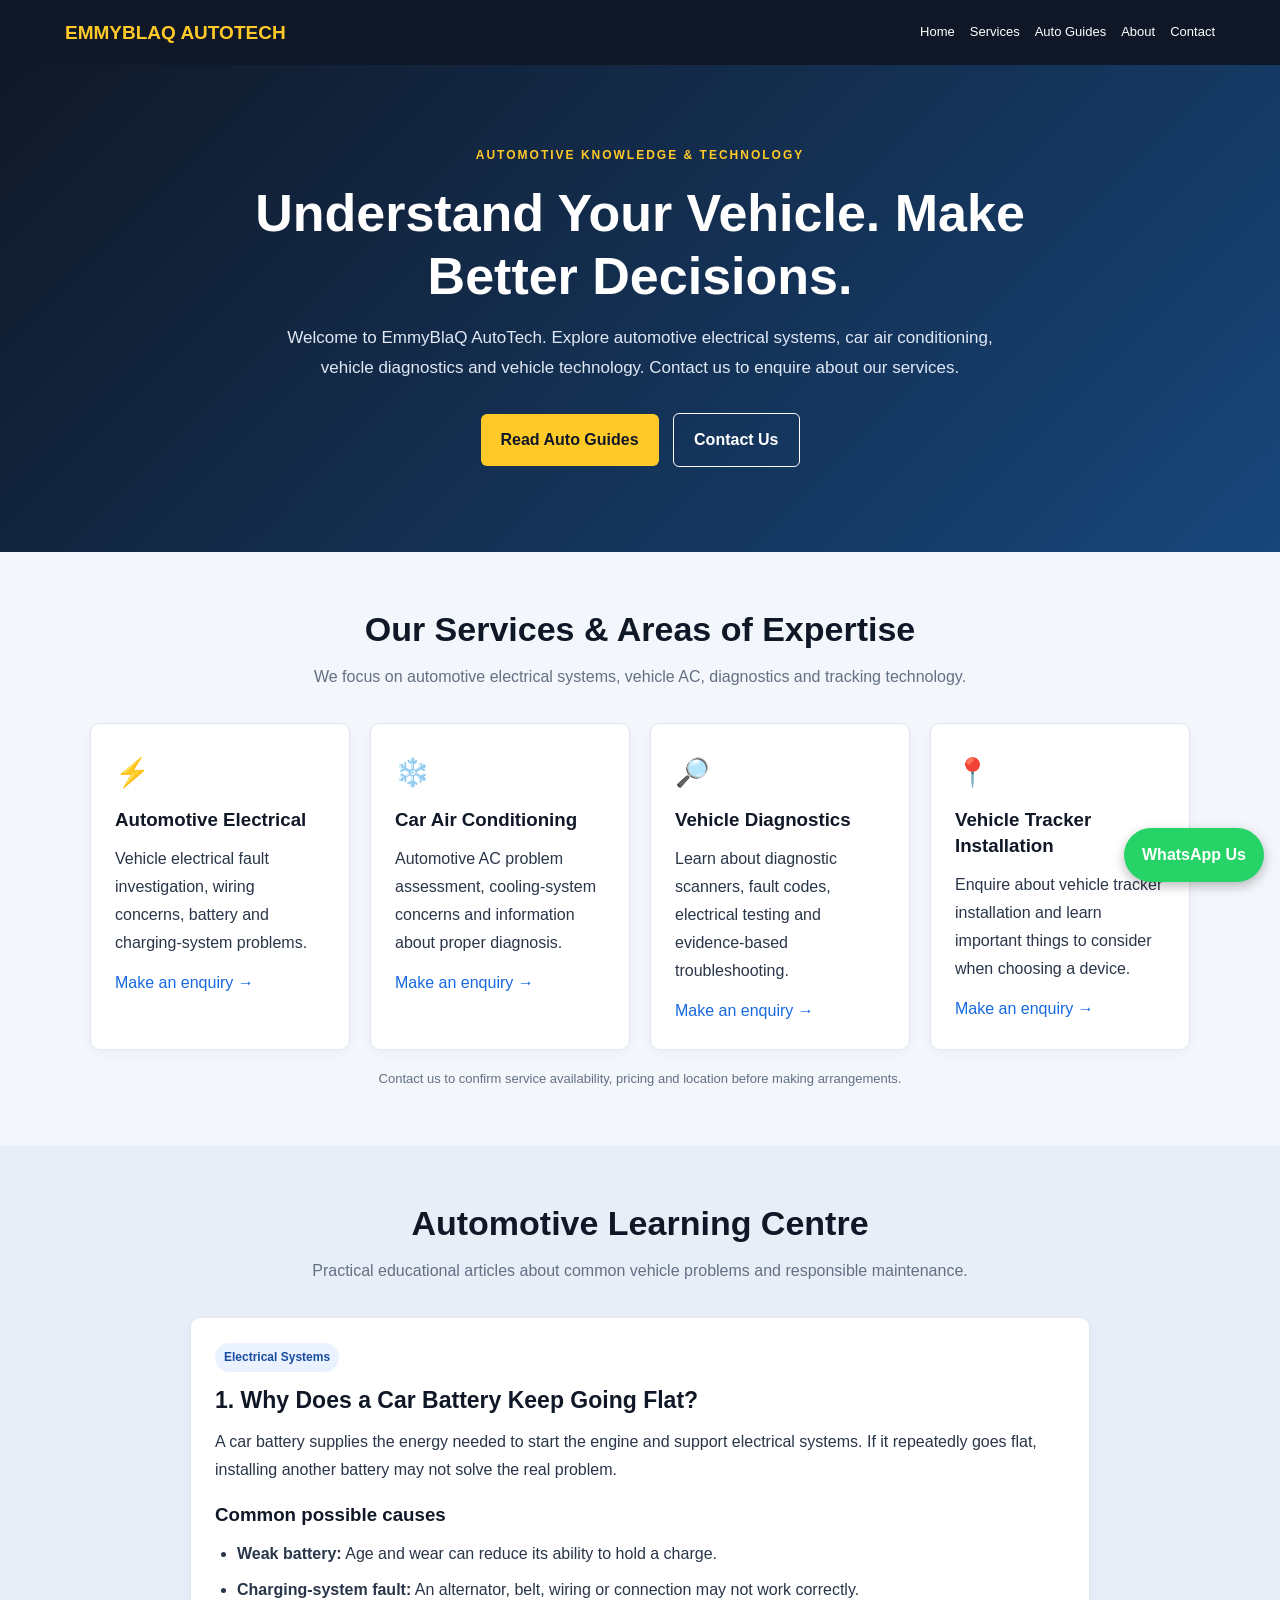
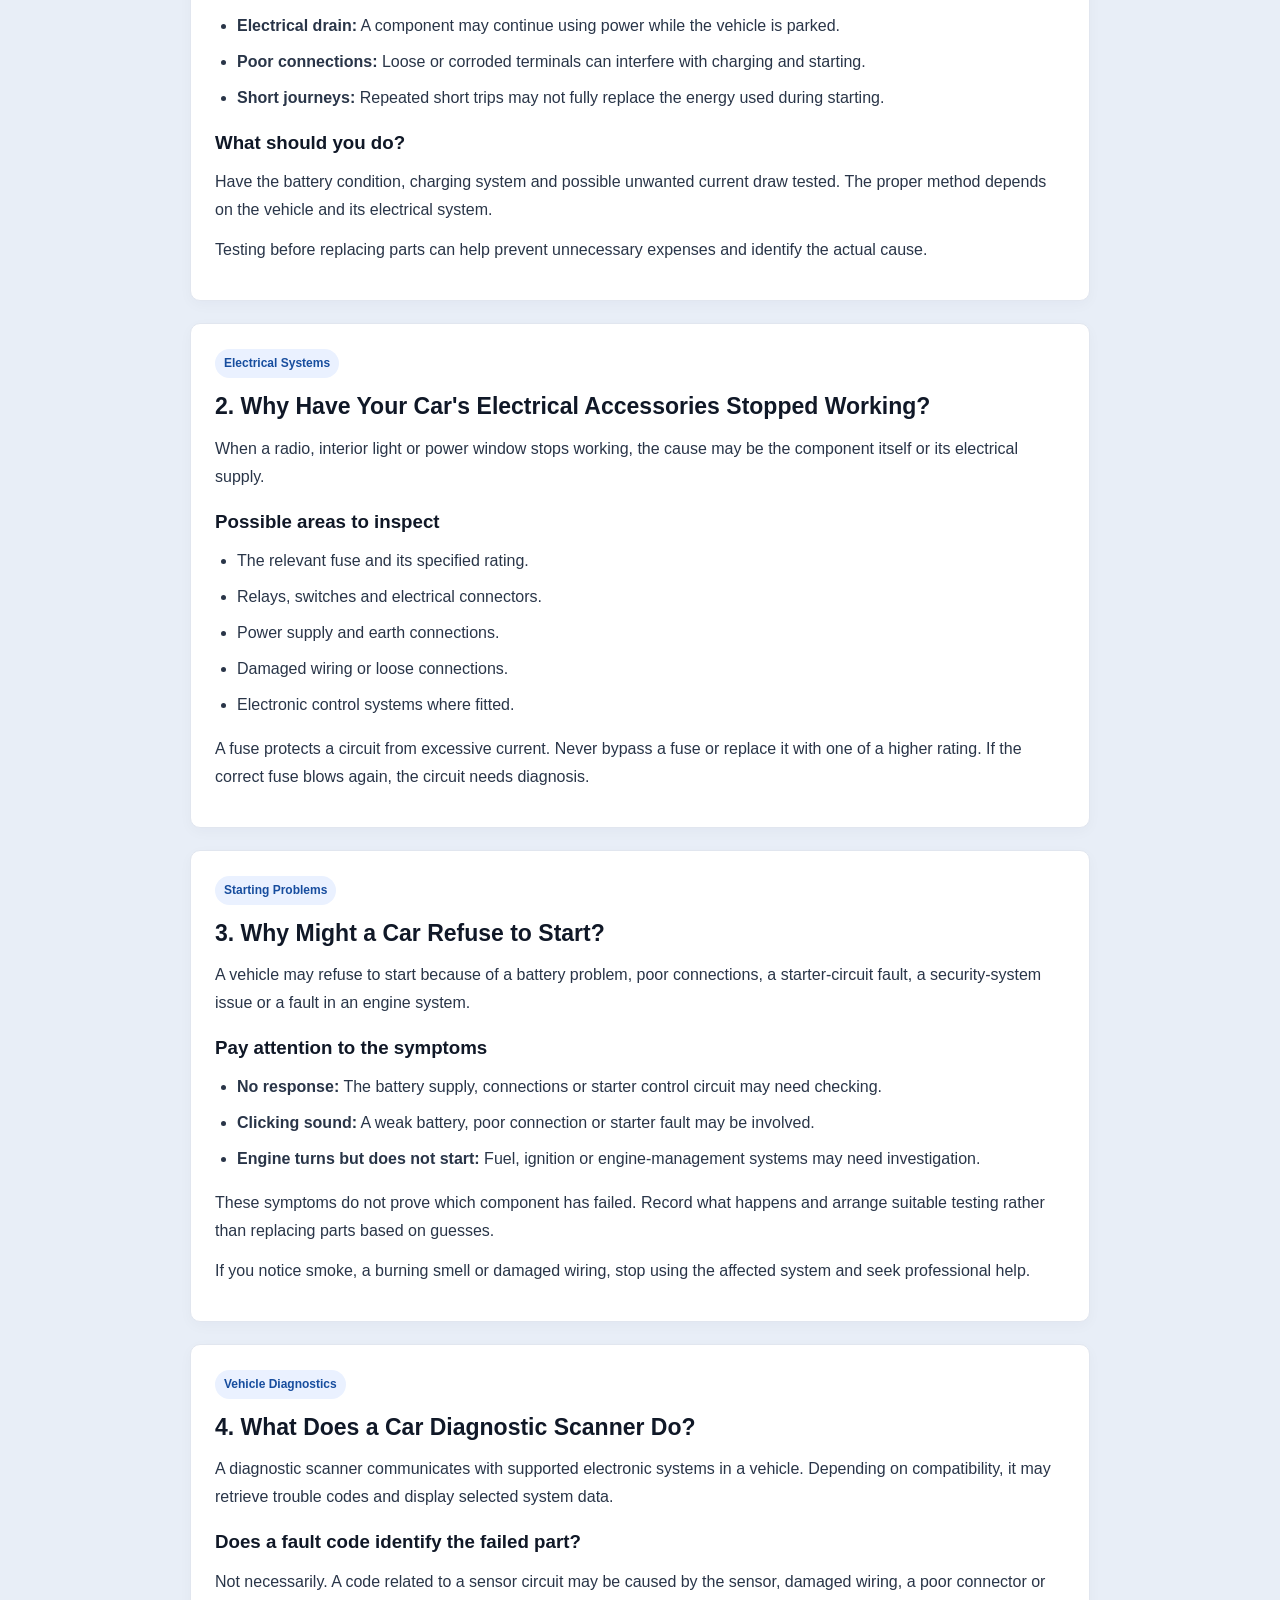
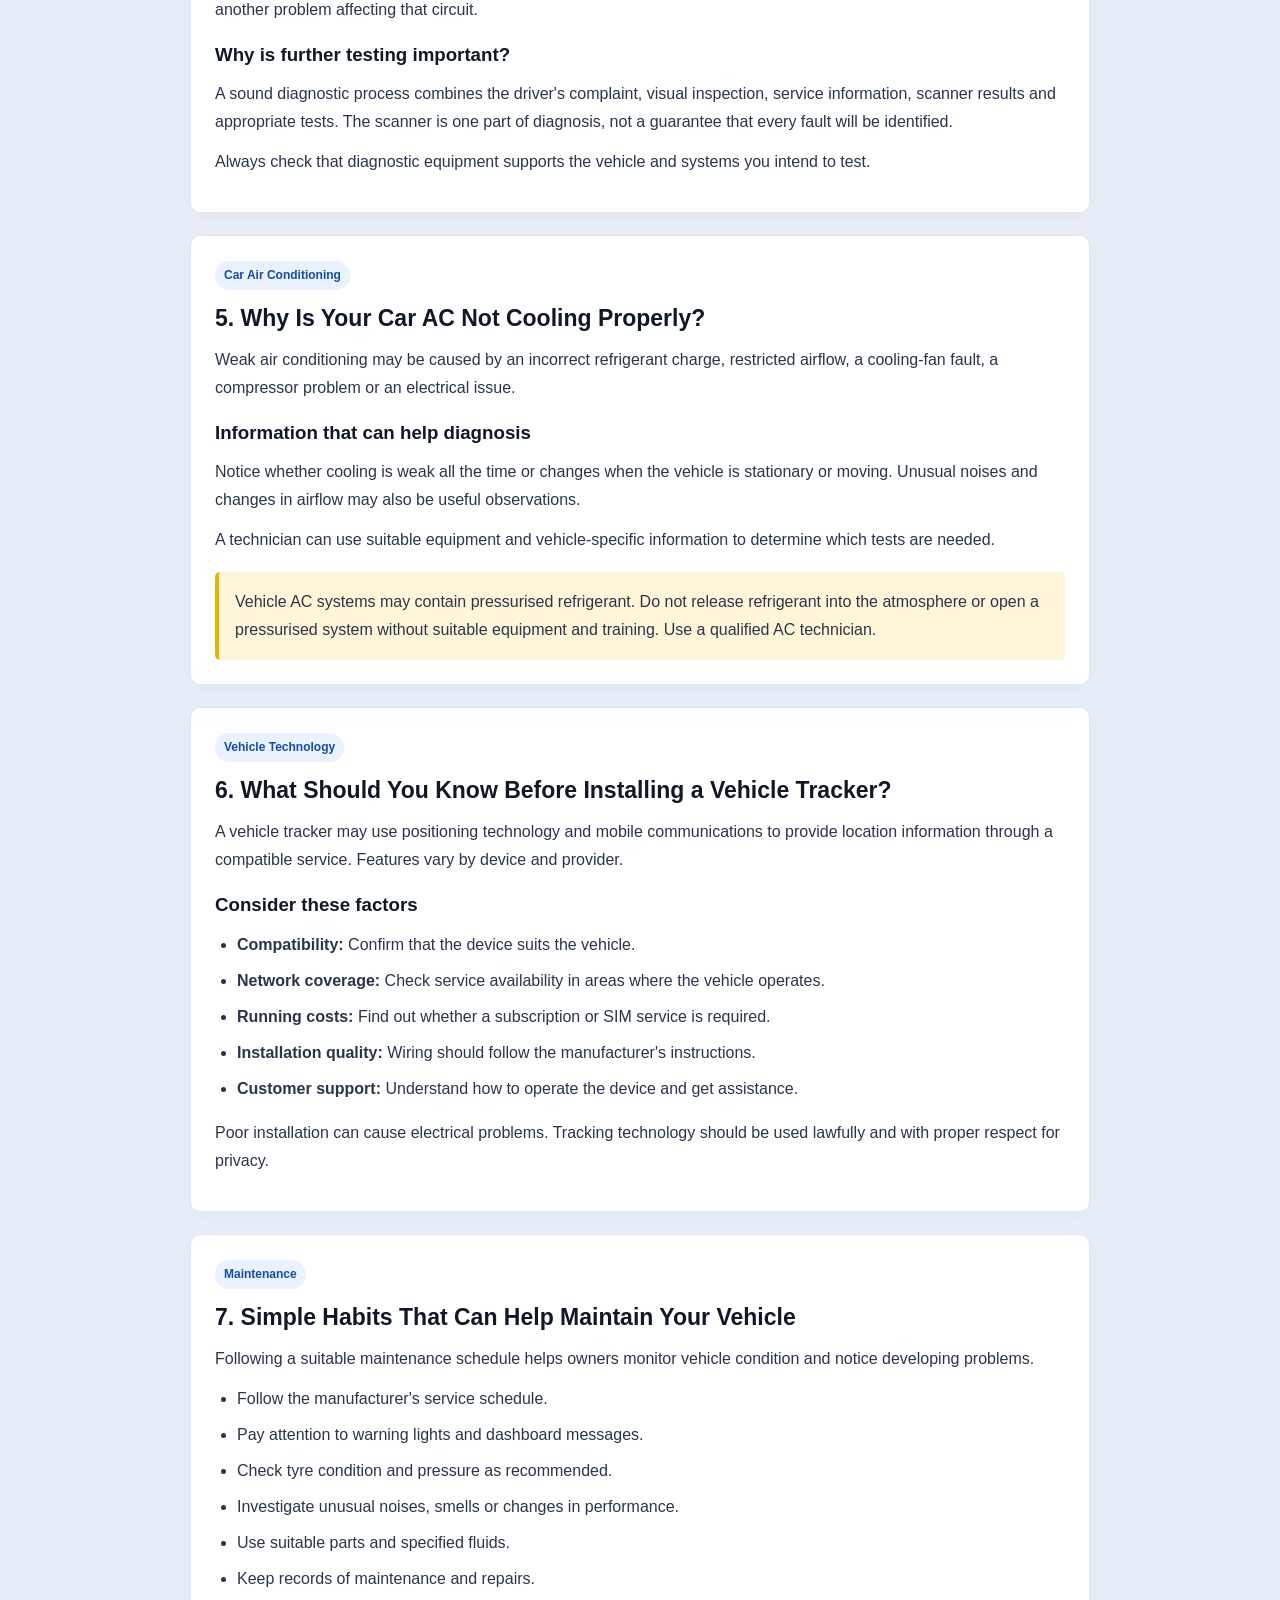
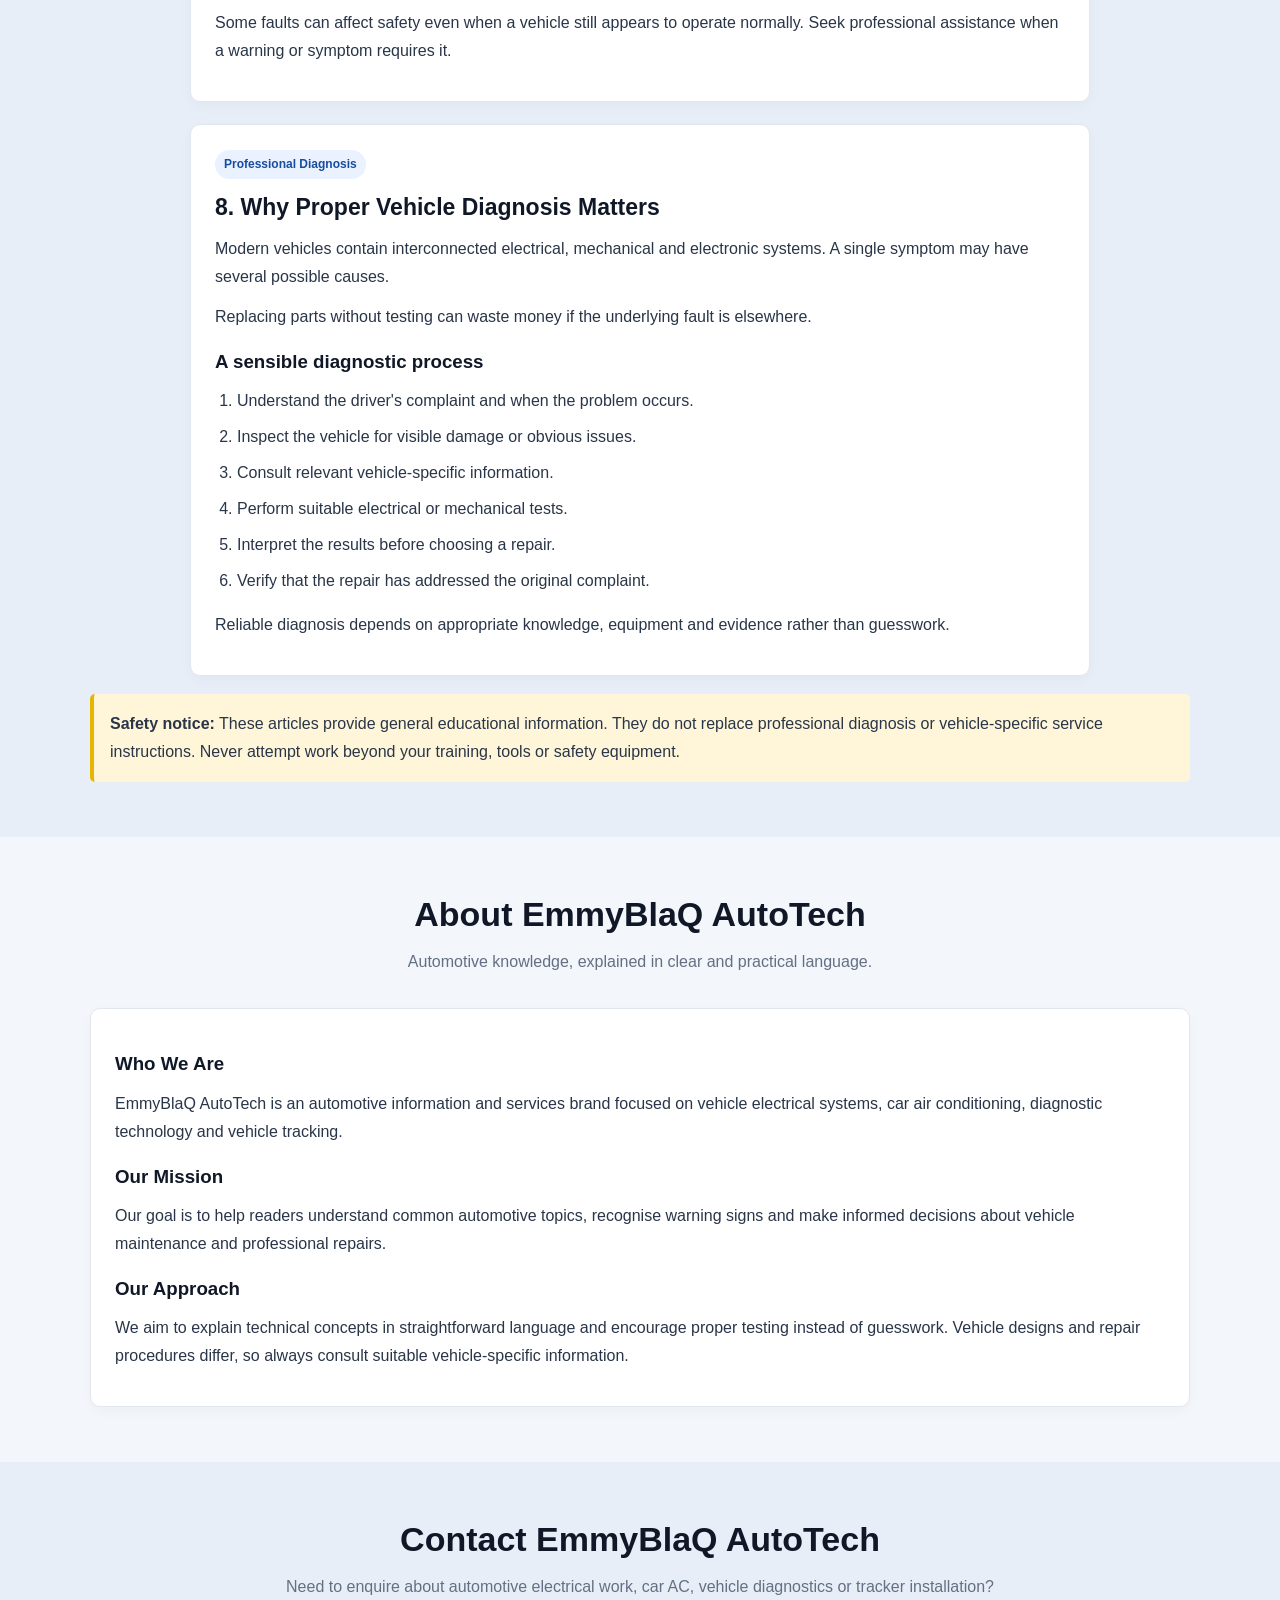
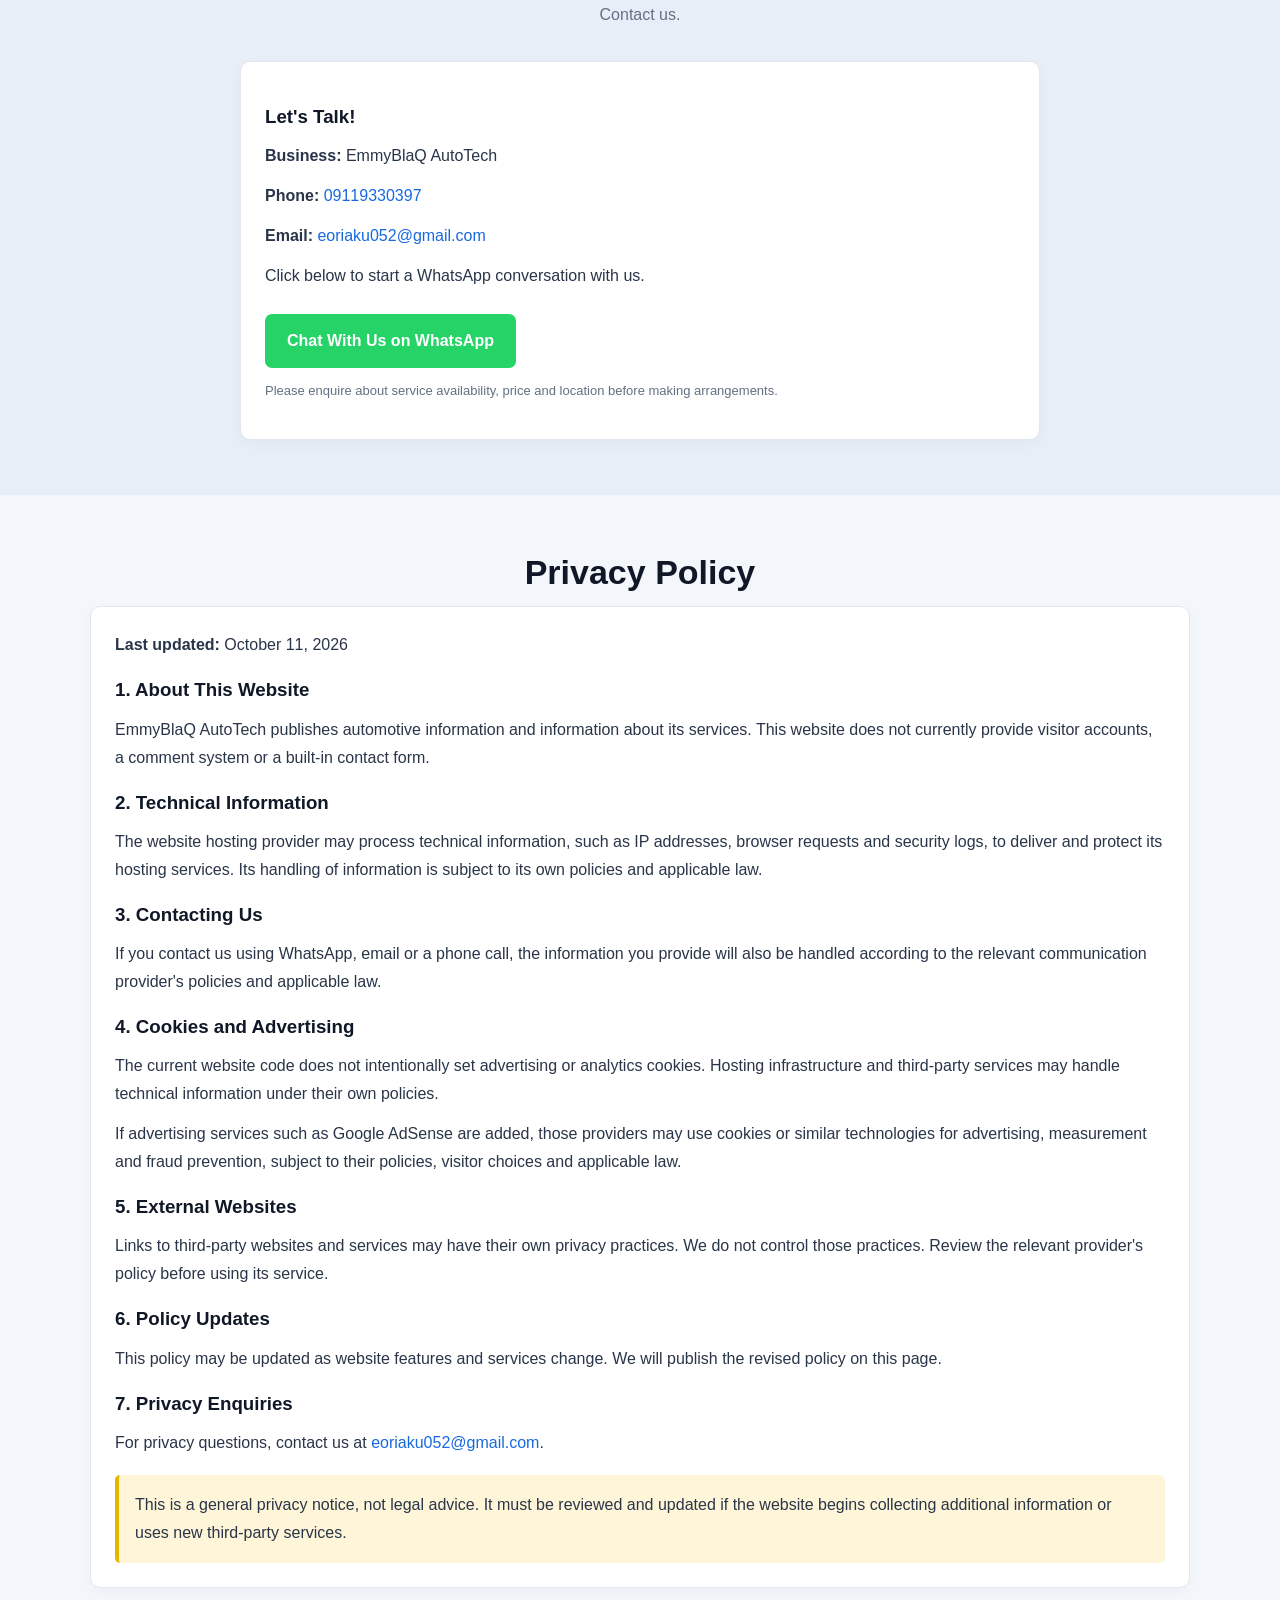
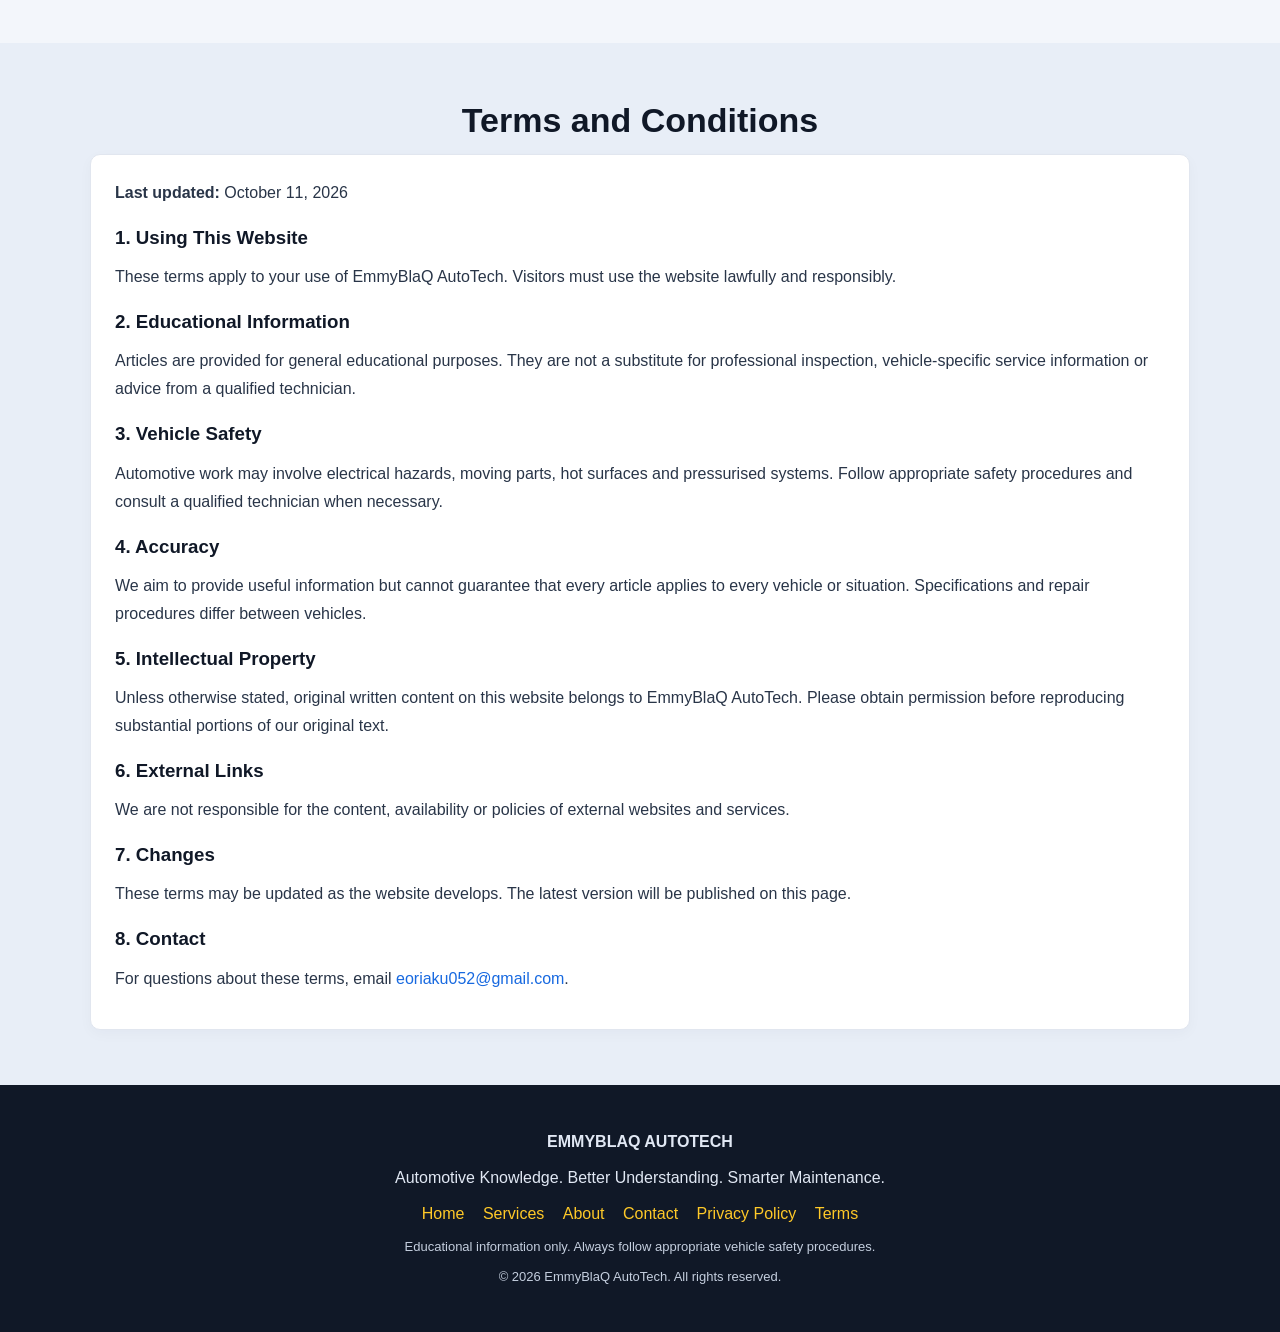
==== index.html @ 76c33171 "Include Google Ads script in index.html Added Google Ads script for monetization." ====
<!DOCTYPE html>
<html lang="en">
<head>
<script async src="https://pagead2.googlesyndication.com/pagead/js/adsbygoogle.js?client=ca-pub-5760610709240232"
     crossorigin="anonymous"></script>
<meta charset="UTF-8">
<meta name="viewport" content="width=device-width, initial-scale=1">

<title>EmmyBlaQ AutoTech | Automotive Electrical & AC Services</title>
<meta name="description" content="EmmyBlaQ AutoTech provides automotive electrical information, car AC knowledge, vehicle diagnostics and vehicle tracker services. Contact us on WhatsApp.">
<meta name="robots" content="index,follow">
<meta name="theme-color" content="#101827">

<style>
:root {
  --navy:#101827;
  --blue:#1769e0;
  --yellow:#ffc928;
  --green:#25D366;
  --white:#fff;
  --light:#f3f6fb;
  --text:#293548;
  --muted:#637083;
  --border:#e1e6ef;
}
* {
  box-sizing:border-box;
  margin:0;
  padding:0;
}
html {
  scroll-behavior:smooth;
  scroll-padding-top:25px;
}
body {
  font-family:Arial,Helvetica,sans-serif;
  background:var(--light);
  color:var(--text);
  line-height:1.75;
}
a {
  color:var(--blue);
  text-decoration:none;
}
a:focus,button:focus {
  outline:3px solid var(--yellow);
  outline-offset:3px;
}
header {
  background:var(--navy);
  color:white;
  padding:16px 5%;
}
.navbar {
  max-width:1150px;
  margin:auto;
  display:flex;
  justify-content:space-between;
  align-items:center;
  gap:15px;
  flex-wrap:wrap;
}
.brand {
  font-size:19px;
  font-weight:800;
  color:var(--yellow);
}
nav {
  display:flex;
  gap:15px;
  flex-wrap:wrap;
}
nav a {
  color:white;
  font-size:13px;
}
nav a:hover {
  color:var(--yellow);
}
.hero {
  background:linear-gradient(135deg,#101827,#17467b);
  color:white;
  padding:80px 6%;
  text-align:center;
}
.hero-inner {
  max-width:850px;
  margin:auto;
}
.eyebrow {
  color:var(--yellow);
  font-weight:bold;
  text-transform:uppercase;
  letter-spacing:2px;
  font-size:12px;
}
.hero h1 {
  font-size:clamp(32px,6vw,52px);
  line-height:1.2;
  margin:16px 0;
}
.hero p {
  max-width:720px;
  margin:0 auto 25px;
  color:#e0e8f5;
  font-size:17px;
}
.button {
  display:inline-block;
  padding:12px 20px;
  margin:5px;
  border-radius:6px;
  background:var(--yellow);
  color:var(--navy);
  font-weight:bold;
}
.button.outline {
  background:transparent;
  color:white;
  border:1px solid white;
}
.container {
  max-width:1100px;
  width:90%;
  margin:auto;
}
section {
  padding:55px 0;
}
.section-title {
  color:var(--navy);
  font-size:clamp(25px,4vw,34px);
  text-align:center;
  line-height:1.3;
  margin-bottom:12px;
}
.section-intro {
  max-width:760px;
  text-align:center;
  margin:0 auto 32px;
  color:var(--muted);
}
.grid {
  display:grid;
  grid-template-columns:repeat(auto-fit,minmax(230px,1fr));
  gap:20px;
}
.card,.article,.panel {
  background:white;
  padding:24px;
  border-radius:10px;
  border:1px solid var(--border);
  box-shadow:0 4px 14px #15213a08;
}
.card h3,.article h3,.panel h3 {
  color:var(--navy);
  line-height:1.4;
  margin-bottom:12px;
}
.card p,.article p,.panel p {
  margin-bottom:12px;
}
.icon {
  font-size:28px;
  margin-bottom:10px;
}
.soft {
  background:#e8eef7;
}
.article-list {
  display:grid;
  gap:22px;
  max-width:900px;
  margin:auto;
}
.article h2 {
  color:var(--navy);
  font-size:23px;
  line-height:1.4;
  margin-bottom:12px;
}
.article h3,.panel h3 {
  margin-top:18px;
}
.article ul,.article ol,.panel ul {
  padding-left:22px;
  margin:10px 0 16px;
}
.article li,.panel li {
  margin-bottom:8px;
}
.tag {
  display:inline-block;
  font-size:12px;
  font-weight:bold;
  background:#eaf1ff;
  color:#174d9e;
  padding:4px 9px;
  border-radius:20px;
  margin-bottom:12px;
}
.notice {
  padding:16px;
  background:#fff6d9;
  border-left:4px solid #e7b400;
  border-radius:5px;
  margin-top:18px;
}
.contact-box {
  max-width:800px;
  margin:auto;
}
.contact-box a:not(.whatsapp-button) {
  overflow-wrap:anywhere;
}
.whatsapp-button {
  display:inline-block;
  background:var(--green);
  color:white;
  padding:13px 22px;
  border-radius:7px;
  font-weight:bold;
  margin:12px 0;
}
.whatsapp-button:hover {
  background:#128C7E;
  color:white;
}
.whatsapp-float {
  position:fixed;
  right:16px;
  bottom:18px;
  z-index:999;
  background:var(--green);
  color:white;
  padding:13px 18px;
  border-radius:50px;
  font-weight:bold;
  box-shadow:0 4px 12px #0004;
}
.whatsapp-float:hover {
  background:#128C7E;
  color:white;
}
.small {
  font-size:13px;
  color:var(--muted);
}
footer {
  background:var(--navy);
  color:#e1e8f4;
  text-align:center;
  padding:35px 5%;
}
footer p {
  margin:8px 0;
}
footer a {
  color:var(--yellow);
  margin:0 7px;
}
footer .small {
  color:#c4cede;
}
@media(max-width:650px) {
  header {
    padding:16px 5%;
  }
  .navbar {
    justify-content:center;
  }
  nav {
    justify-content:center;
    gap:10px 14px;
  }
  .hero {
    padding:58px 5%;
  }
  .hero p {
    font-size:16px;
  }
  section {
    padding:42px 0;
  }
  .container {
    width:92%;
  }
  .card,.article,.panel {
    padding:20px;
  }
}
</style>
</head>

<body>

<header>
  <div class="navbar">
    <a class="brand" href="#home">EMMYBLAQ AUTOTECH</a>
    <nav aria-label="Main navigation">
      <a href="#home">Home</a>
      <a href="#services">Services</a>
      <a href="#guides">Auto Guides</a>
      <a href="#about">About</a>
      <a href="#contact">Contact</a>
    </nav>
  </div>
</header>

<main>

<!-- HOME -->
<section class="hero" id="home">
  <div class="hero-inner">
    <div class="eyebrow">Automotive Knowledge & Technology</div>
    <h1>Understand Your Vehicle. Make Better Decisions.</h1>
    <p>
      Welcome to EmmyBlaQ AutoTech. Explore automotive electrical
      systems, car air conditioning, vehicle diagnostics and vehicle
      technology. Contact us to enquire about our services.
    </p>
    <a class="button" href="#guides">Read Auto Guides</a>
    <a class="button outline" href="#contact">Contact Us</a>
  </div>
</section>

<!-- SERVICES -->
<section id="services">
  <div class="container">
    <h2 class="section-title">Our Services & Areas of Expertise</h2>
    <p class="section-intro">
      We focus on automotive electrical systems, vehicle AC,
      diagnostics and tracking technology.
    </p>

    <div class="grid">
      <article class="card">
        <div class="icon">⚡</div>
        <h3>Automotive Electrical</h3>
        <p>
          Vehicle electrical fault investigation, wiring concerns,
          battery and charging-system problems.
        </p>
        <a href="#contact">Make an enquiry →</a>
      </article>

      <article class="card">
        <div class="icon">❄️</div>
        <h3>Car Air Conditioning</h3>
        <p>
          Automotive AC problem assessment, cooling-system concerns
          and information about proper diagnosis.
        </p>
        <a href="#contact">Make an enquiry →</a>
      </article>

      <article class="card">
        <div class="icon">🔎</div>
        <h3>Vehicle Diagnostics</h3>
        <p>
          Learn about diagnostic scanners, fault codes, electrical
          testing and evidence-based troubleshooting.
        </p>
        <a href="#contact">Make an enquiry →</a>
      </article>

      <article class="card">
        <div class="icon">📍</div>
        <h3>Vehicle Tracker Installation</h3>
        <p>
          Enquire about vehicle tracker installation and learn
          important things to consider when choosing a device.
        </p>
        <a href="#contact">Make an enquiry →</a>
      </article>
    </div>

    <p class="small" style="text-align:center;margin-top:18px;">
      Contact us to confirm service availability, pricing and location
      before making arrangements.
    </p>
  </div>
</section>

<!-- GUIDES -->
<section class="soft" id="guides">
  <div class="container">
    <h2 class="section-title">Automotive Learning Centre</h2>
    <p class="section-intro">
      Practical educational articles about common vehicle problems
      and responsible maintenance.
    </p>

    <div class="article-list">

      <article class="article">
        <span class="tag">Electrical Systems</span>
        <h2>1. Why Does a Car Battery Keep Going Flat?</h2>
        <p>
          A car battery supplies the energy needed to start the engine
          and support electrical systems. If it repeatedly goes flat,
          installing another battery may not solve the real problem.
        </p>
        <h3>Common possible causes</h3>
        <ul>
          <li><strong>Weak battery:</strong> Age and wear can reduce its ability to hold a charge.</li>
          <li><strong>Charging-system fault:</strong> An alternator, belt, wiring or connection may not work correctly.</li>
          <li><strong>Electrical drain:</strong> A component may continue using power while the vehicle is parked.</li>
          <li><strong>Poor connections:</strong> Loose or corroded terminals can interfere with charging and starting.</li>
          <li><strong>Short journeys:</strong> Repeated short trips may not fully replace the energy used during starting.</li>
        </ul>
        <h3>What should you do?</h3>
        <p>
          Have the battery condition, charging system and possible
          unwanted current draw tested. The proper method depends on
          the vehicle and its electrical system.
        </p>
        <p>
          Testing before replacing parts can help prevent unnecessary
          expenses and identify the actual cause.
        </p>
      </article>

      <article class="article">
        <span class="tag">Electrical Systems</span>
        <h2>2. Why Have Your Car's Electrical Accessories Stopped Working?</h2>
        <p>
          When a radio, interior light or power window stops working,
          the cause may be the component itself or its electrical supply.
        </p>
        <h3>Possible areas to inspect</h3>
        <ul>
          <li>The relevant fuse and its specified rating.</li>
          <li>Relays, switches and electrical connectors.</li>
          <li>Power supply and earth connections.</li>
          <li>Damaged wiring or loose connections.</li>
          <li>Electronic control systems where fitted.</li>
        </ul>
        <p>
          A fuse protects a circuit from excessive current. Never
          bypass a fuse or replace it with one of a higher rating.
          If the correct fuse blows again, the circuit needs diagnosis.
        </p>
      </article>

      <article class="article">
        <span class="tag">Starting Problems</span>
        <h2>3. Why Might a Car Refuse to Start?</h2>
        <p>
          A vehicle may refuse to start because of a battery problem,
          poor connections, a starter-circuit fault, a security-system
          issue or a fault in an engine system.
        </p>
        <h3>Pay attention to the symptoms</h3>
        <ul>
          <li><strong>No response:</strong> The battery supply, connections or starter control circuit may need checking.</li>
          <li><strong>Clicking sound:</strong> A weak battery, poor connection or starter fault may be involved.</li>
          <li><strong>Engine turns but does not start:</strong> Fuel, ignition or engine-management systems may need investigation.</li>
        </ul>
        <p>
          These symptoms do not prove which component has failed.
          Record what happens and arrange suitable testing rather
          than replacing parts based on guesses.
        </p>
        <p>
          If you notice smoke, a burning smell or damaged wiring,
          stop using the affected system and seek professional help.
        </p>
      </article>

      <article class="article">
        <span class="tag">Vehicle Diagnostics</span>
        <h2>4. What Does a Car Diagnostic Scanner Do?</h2>
        <p>
          A diagnostic scanner communicates with supported electronic
          systems in a vehicle. Depending on compatibility, it may
          retrieve trouble codes and display selected system data.
        </p>
        <h3>Does a fault code identify the failed part?</h3>
        <p>
          Not necessarily. A code related to a sensor circuit may be
          caused by the sensor, damaged wiring, a poor connector or
          another problem affecting that circuit.
        </p>
        <h3>Why is further testing important?</h3>
        <p>
          A sound diagnostic process combines the driver's complaint,
          visual inspection, service information, scanner results and
          appropriate tests. The scanner is one part of diagnosis,
          not a guarantee that every fault will be identified.
        </p>
        <p>
          Always check that diagnostic equipment supports the vehicle
          and systems you intend to test.
        </p>
      </article>

      <article class="article">
        <span class="tag">Car Air Conditioning</span>
        <h2>5. Why Is Your Car AC Not Cooling Properly?</h2>
        <p>
          Weak air conditioning may be caused by an incorrect
          refrigerant charge, restricted airflow, a cooling-fan fault,
          a compressor problem or an electrical issue.
        </p>
        <h3>Information that can help diagnosis</h3>
        <p>
          Notice whether cooling is weak all the time or changes
          when the vehicle is stationary or moving. Unusual noises
          and changes in airflow may also be useful observations.
        </p>
        <p>
          A technician can use suitable equipment and vehicle-specific
          information to determine which tests are needed.
        </p>
        <div class="notice">
          Vehicle AC systems may contain pressurised refrigerant.
          Do not release refrigerant into the atmosphere or open a
          pressurised system without suitable equipment and training.
          Use a qualified AC technician.
        </div>
      </article>

      <article class="article">
        <span class="tag">Vehicle Technology</span>
        <h2>6. What Should You Know Before Installing a Vehicle Tracker?</h2>
        <p>
          A vehicle tracker may use positioning technology and mobile
          communications to provide location information through a
          compatible service. Features vary by device and provider.
        </p>
        <h3>Consider these factors</h3>
        <ul>
          <li><strong>Compatibility:</strong> Confirm that the device suits the vehicle.</li>
          <li><strong>Network coverage:</strong> Check service availability in areas where the vehicle operates.</li>
          <li><strong>Running costs:</strong> Find out whether a subscription or SIM service is required.</li>
          <li><strong>Installation quality:</strong> Wiring should follow the manufacturer's instructions.</li>
          <li><strong>Customer support:</strong> Understand how to operate the device and get assistance.</li>
        </ul>
        <p>
          Poor installation can cause electrical problems. Tracking
          technology should be used lawfully and with proper respect
          for privacy.
        </p>
      </article>

      <article class="article">
        <span class="tag">Maintenance</span>
        <h2>7. Simple Habits That Can Help Maintain Your Vehicle</h2>
        <p>
          Following a suitable maintenance schedule helps owners
          monitor vehicle condition and notice developing problems.
        </p>
        <ul>
          <li>Follow the manufacturer's service schedule.</li>
          <li>Pay attention to warning lights and dashboard messages.</li>
          <li>Check tyre condition and pressure as recommended.</li>
          <li>Investigate unusual noises, smells or changes in performance.</li>
          <li>Use suitable parts and specified fluids.</li>
          <li>Keep records of maintenance and repairs.</li>
        </ul>
        <p>
          Some faults can affect safety even when a vehicle still
          appears to operate normally. Seek professional assistance
          when a warning or symptom requires it.
        </p>
      </article>

      <article class="article">
        <span class="tag">Professional Diagnosis</span>
        <h2>8. Why Proper Vehicle Diagnosis Matters</h2>
        <p>
          Modern vehicles contain interconnected electrical,
          mechanical and electronic systems. A single symptom may
          have several possible causes.
        </p>
        <p>
          Replacing parts without testing can waste money if the
          underlying fault is elsewhere.
        </p>
        <h3>A sensible diagnostic process</h3>
        <ol>
          <li>Understand the driver's complaint and when the problem occurs.</li>
          <li>Inspect the vehicle for visible damage or obvious issues.</li>
          <li>Consult relevant vehicle-specific information.</li>
          <li>Perform suitable electrical or mechanical tests.</li>
          <li>Interpret the results before choosing a repair.</li>
          <li>Verify that the repair has addressed the original complaint.</li>
        </ol>
        <p>
          Reliable diagnosis depends on appropriate knowledge,
          equipment and evidence rather than guesswork.
        </p>
      </article>

    </div>

    <div class="notice">
      <strong>Safety notice:</strong> These articles provide general
      educational information. They do not replace professional
      diagnosis or vehicle-specific service instructions. Never
      attempt work beyond your training, tools or safety equipment.
    </div>
  </div>
</section>

<!-- ABOUT -->
<section id="about">
  <div class="container">
    <h2 class="section-title">About EmmyBlaQ AutoTech</h2>
    <p class="section-intro">
      Automotive knowledge, explained in clear and practical language.
    </p>

    <div class="panel">
      <h3>Who We Are</h3>
      <p>
        EmmyBlaQ AutoTech is an automotive information and services
        brand focused on vehicle electrical systems, car air
        conditioning, diagnostic technology and vehicle tracking.
      </p>

      <h3>Our Mission</h3>
      <p>
        Our goal is to help readers understand common automotive
        topics, recognise warning signs and make informed decisions
        about vehicle maintenance and professional repairs.
      </p>

      <h3>Our Approach</h3>
      <p>
        We aim to explain technical concepts in straightforward
        language and encourage proper testing instead of guesswork.
        Vehicle designs and repair procedures differ, so always
        consult suitable vehicle-specific information.
      </p>
    </div>
  </div>
</section>

<!-- CONTACT -->
<section class="soft" id="contact">
  <div class="container">
    <h2 class="section-title">Contact EmmyBlaQ AutoTech</h2>
    <p class="section-intro">
      Need to enquire about automotive electrical work, car AC,
      vehicle diagnostics or tracker installation? Contact us.
    </p>

    <div class="panel contact-box">
      <h3>Let's Talk!</h3>

      <p>
        <strong>Business:</strong> EmmyBlaQ AutoTech
      </p>

      <p>
        <strong>Phone:</strong>
        <a href="tel:+2349119330397">09119330397</a>
      </p>

      <p>
        <strong>Email:</strong>
        <a href="mailto:eoriaku052@gmail.com">eoriaku052@gmail.com</a>
      </p>

      <p>
        Click below to start a WhatsApp conversation with us.
      </p>

      <a
        class="whatsapp-button"
        href="https://wa.me/2349119330397?text=Hello%20EmmyBlaQ%20AutoTech%2C%20I%20found%20your%20website%20and%20I%20want%20to%20make%20an%20enquiry."
        target="_blank"
        rel="noopener noreferrer"
      >
        Chat With Us on WhatsApp
      </a>

      <p class="small">
        Please enquire about service availability, price and location
        before making arrangements.
      </p>
    </div>
  </div>
</section>

<!-- PRIVACY POLICY -->
<section id="privacy">
  <div class="container">
    <h2 class="section-title">Privacy Policy</h2>

    <div class="panel">
      <p><strong>Last updated:</strong> October 11, 2026</p>

      <h3>1. About This Website</h3>
      <p>
        EmmyBlaQ AutoTech publishes automotive information and
        information about its services. This website does not
        currently provide visitor accounts, a comment system or
        a built-in contact form.
      </p>

      <h3>2. Technical Information</h3>
      <p>
        The website hosting provider may process technical information,
        such as IP addresses, browser requests and security logs, to
        deliver and protect its hosting services. Its handling of
        information is subject to its own policies and applicable law.
      </p>

      <h3>3. Contacting Us</h3>
      <p>
        If you contact us using WhatsApp, email or a phone call,
        the information you provide will also be handled according
        to the relevant communication provider's policies and
        applicable law.
      </p>

      <h3>4. Cookies and Advertising</h3>
      <p>
        The current website code does not intentionally set advertising
        or analytics cookies. Hosting infrastructure and third-party
        services may handle technical information under their own
        policies.
      </p>
      <p>
        If advertising services such as Google AdSense are added,
        those providers may use cookies or similar technologies for
        advertising, measurement and fraud prevention, subject to
        their policies, visitor choices and applicable law.
      </p>

      <h3>5. External Websites</h3>
      <p>
        Links to third-party websites and services may have their
        own privacy practices. We do not control those practices.
        Review the relevant provider's policy before using its service.
      </p>

      <h3>6. Policy Updates</h3>
      <p>
        This policy may be updated as website features and services
        change. We will publish the revised policy on this page.
      </p>

      <h3>7. Privacy Enquiries</h3>
      <p>
        For privacy questions, contact us at
        <a href="mailto:eoriaku052@gmail.com">eoriaku052@gmail.com</a>.
      </p>

      <div class="notice">
        This is a general privacy notice, not legal advice. It must
        be reviewed and updated if the website begins collecting
        additional information or uses new third-party services.
      </div>
    </div>
  </div>
</section>

<!-- TERMS -->
<section class="soft" id="terms">
  <div class="container">
    <h2 class="section-title">Terms and Conditions</h2>

    <div class="panel">
      <p><strong>Last updated:</strong> October 11, 2026</p>

      <h3>1. Using This Website</h3>
      <p>
        These terms apply to your use of EmmyBlaQ AutoTech.
        Visitors must use the website lawfully and responsibly.
      </p>

      <h3>2. Educational Information</h3>
      <p>
        Articles are provided for general educational purposes.
        They are not a substitute for professional inspection,
        vehicle-specific service information or advice from a
        qualified technician.
      </p>

      <h3>3. Vehicle Safety</h3>
      <p>
        Automotive work may involve electrical hazards, moving parts,
        hot surfaces and pressurised systems. Follow appropriate
        safety procedures and consult a qualified technician when
        necessary.
      </p>

      <h3>4. Accuracy</h3>
      <p>
        We aim to provide useful information but cannot guarantee
        that every article applies to every vehicle or situation.
        Specifications and repair procedures differ between vehicles.
      </p>

      <h3>5. Intellectual Property</h3>
      <p>
        Unless otherwise stated, original written content on this
        website belongs to EmmyBlaQ AutoTech. Please obtain permission
        before reproducing substantial portions of our original text.
      </p>

      <h3>6. External Links</h3>
      <p>
        We are not responsible for the content, availability or
        policies of external websites and services.
      </p>

      <h3>7. Changes</h3>
      <p>
        These terms may be updated as the website develops.
        The latest version will be published on this page.
      </p>

      <h3>8. Contact</h3>
      <p>
        For questions about these terms, email
        <a href="mailto:eoriaku052@gmail.com">eoriaku052@gmail.com</a>.
      </p>
    </div>
  </div>
</section>

</main>

<footer>
  <p><strong>EMMYBLAQ AUTOTECH</strong></p>
  <p>Automotive Knowledge. Better Understanding. Smarter Maintenance.</p>

  <p>
    <a href="#home">Home</a>
    <a href="#services">Services</a>
    <a href="#about">About</a>
    <a href="#contact">Contact</a>
    <a href="#privacy">Privacy Policy</a>
    <a href="#terms">Terms</a>
  </p>

  <p class="small">
    Educational information only. Always follow appropriate
    vehicle safety procedures.
  </p>

  <p class="small">
    &copy; <span id="copyright-year">2026</span>
    EmmyBlaQ AutoTech. All rights reserved.
  </p>
</footer>

<!-- FIXED WHATSAPP BUTTON -->
<a
  class="whatsapp-float"
  href="https://wa.me/2349119330397?text=Hello%20EmmyBlaQ%20AutoTech%2C%20I%20found%20your%20website%20and%20I%20want%20to%20make%20an%20enquiry."
  target="_blank"
  rel="noopener noreferrer"
  aria-label="Chat with EmmyBlaQ AutoTech on WhatsApp"
>
  WhatsApp Us
</a>

<script>
document.getElementById("copyright-year").textContent =
  new Date().getFullYear();
</script>

</body>
</html>
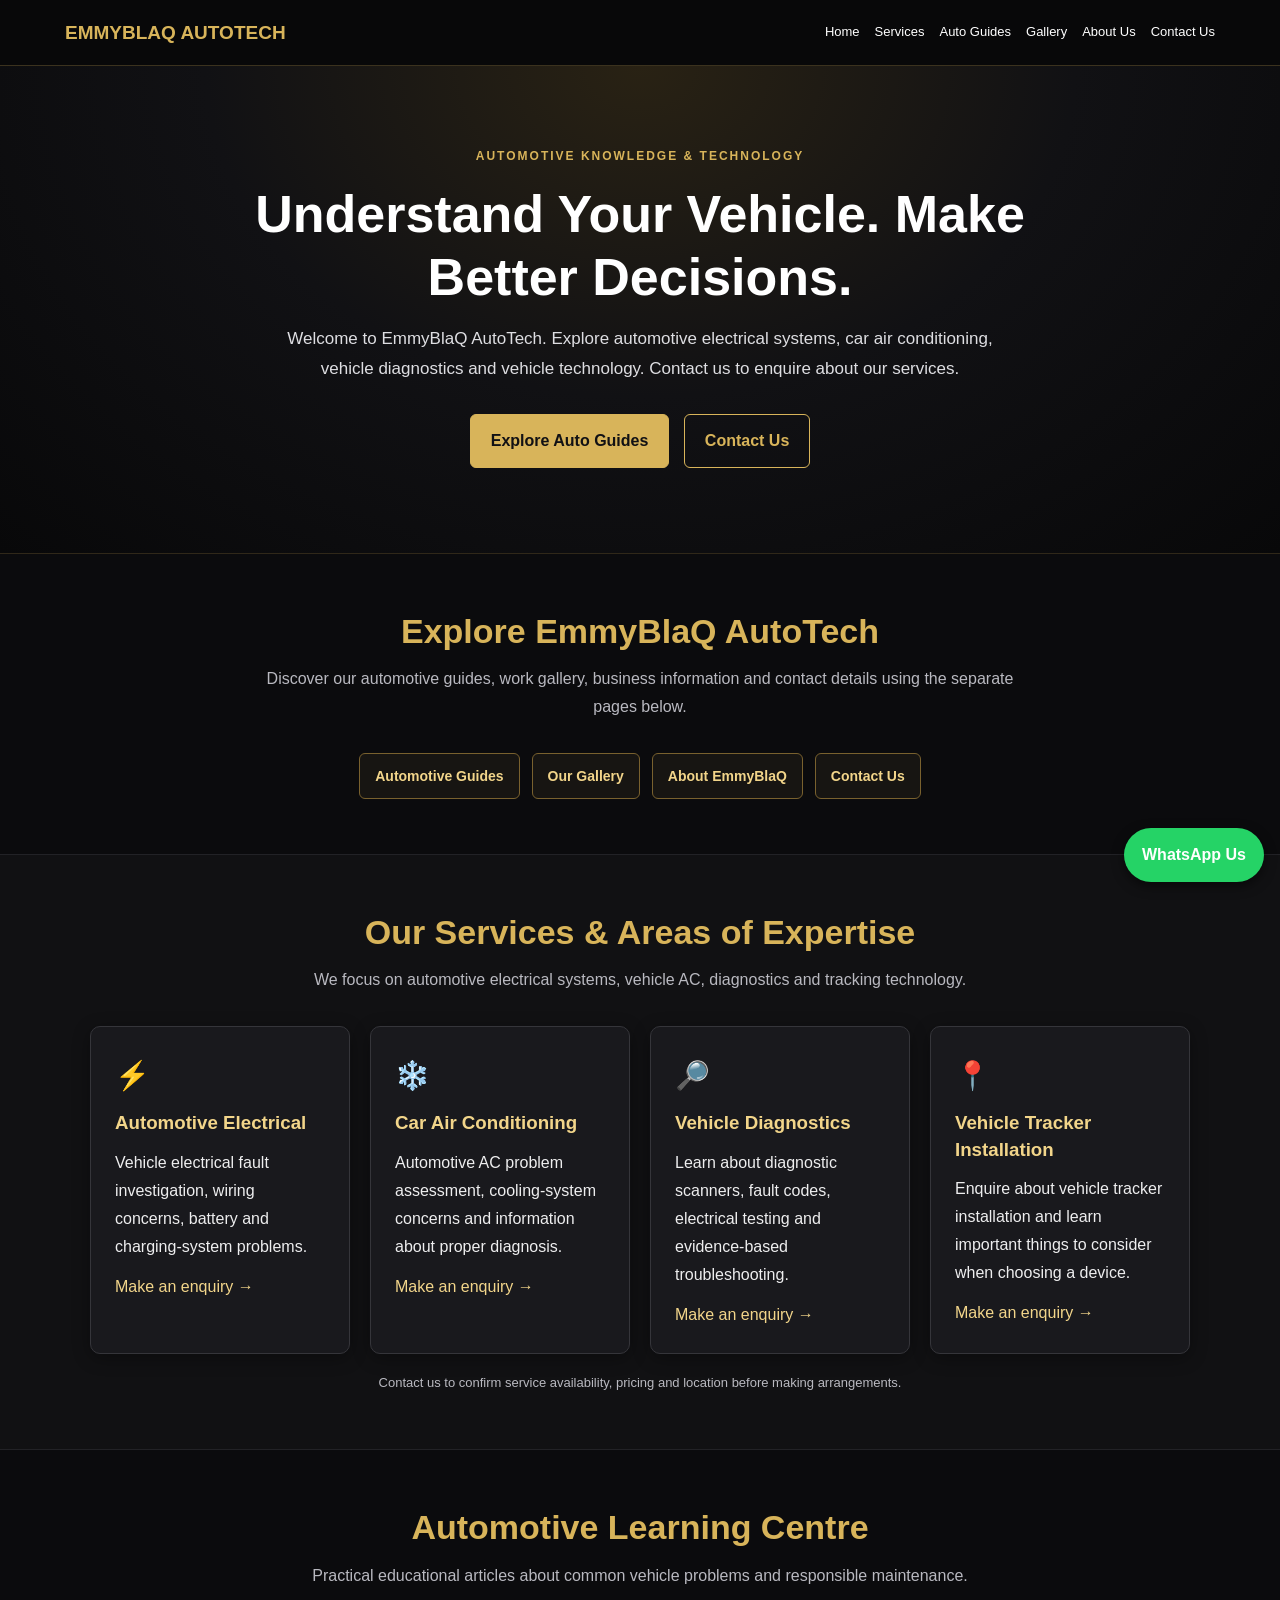
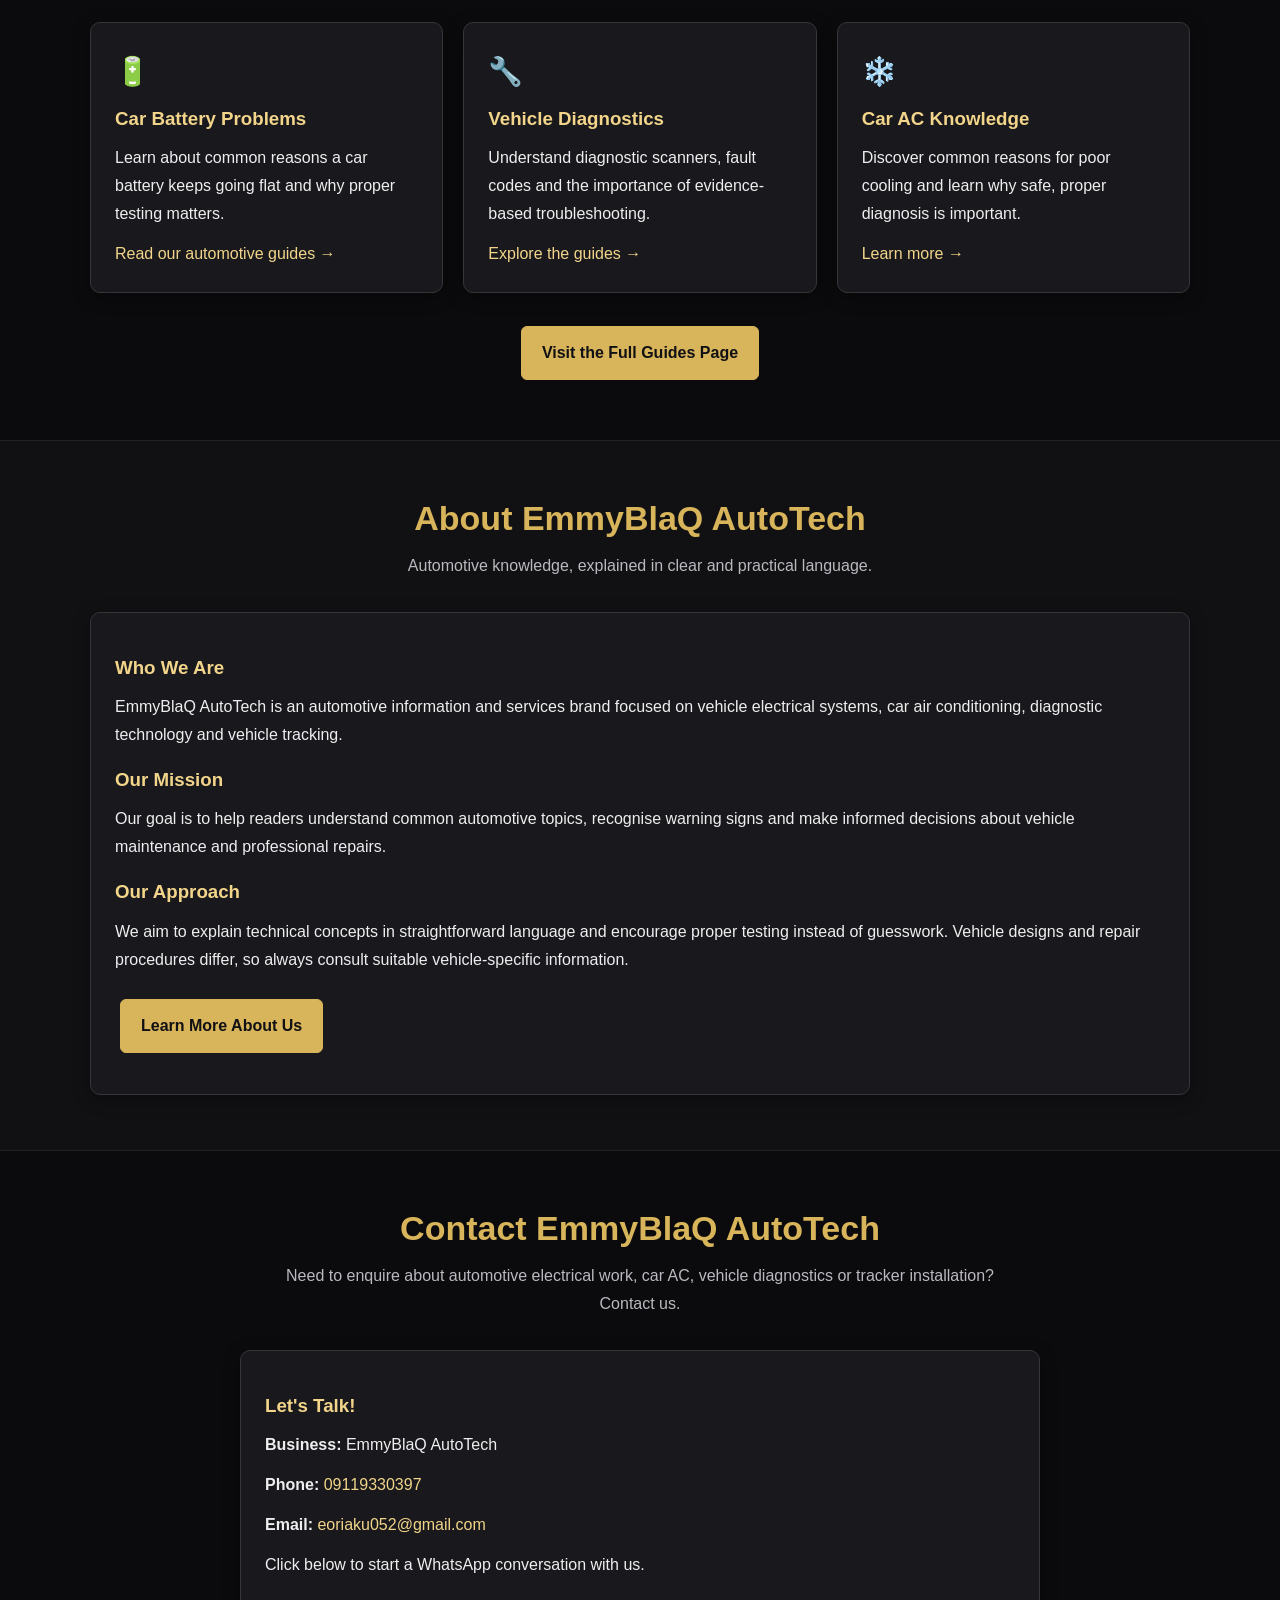
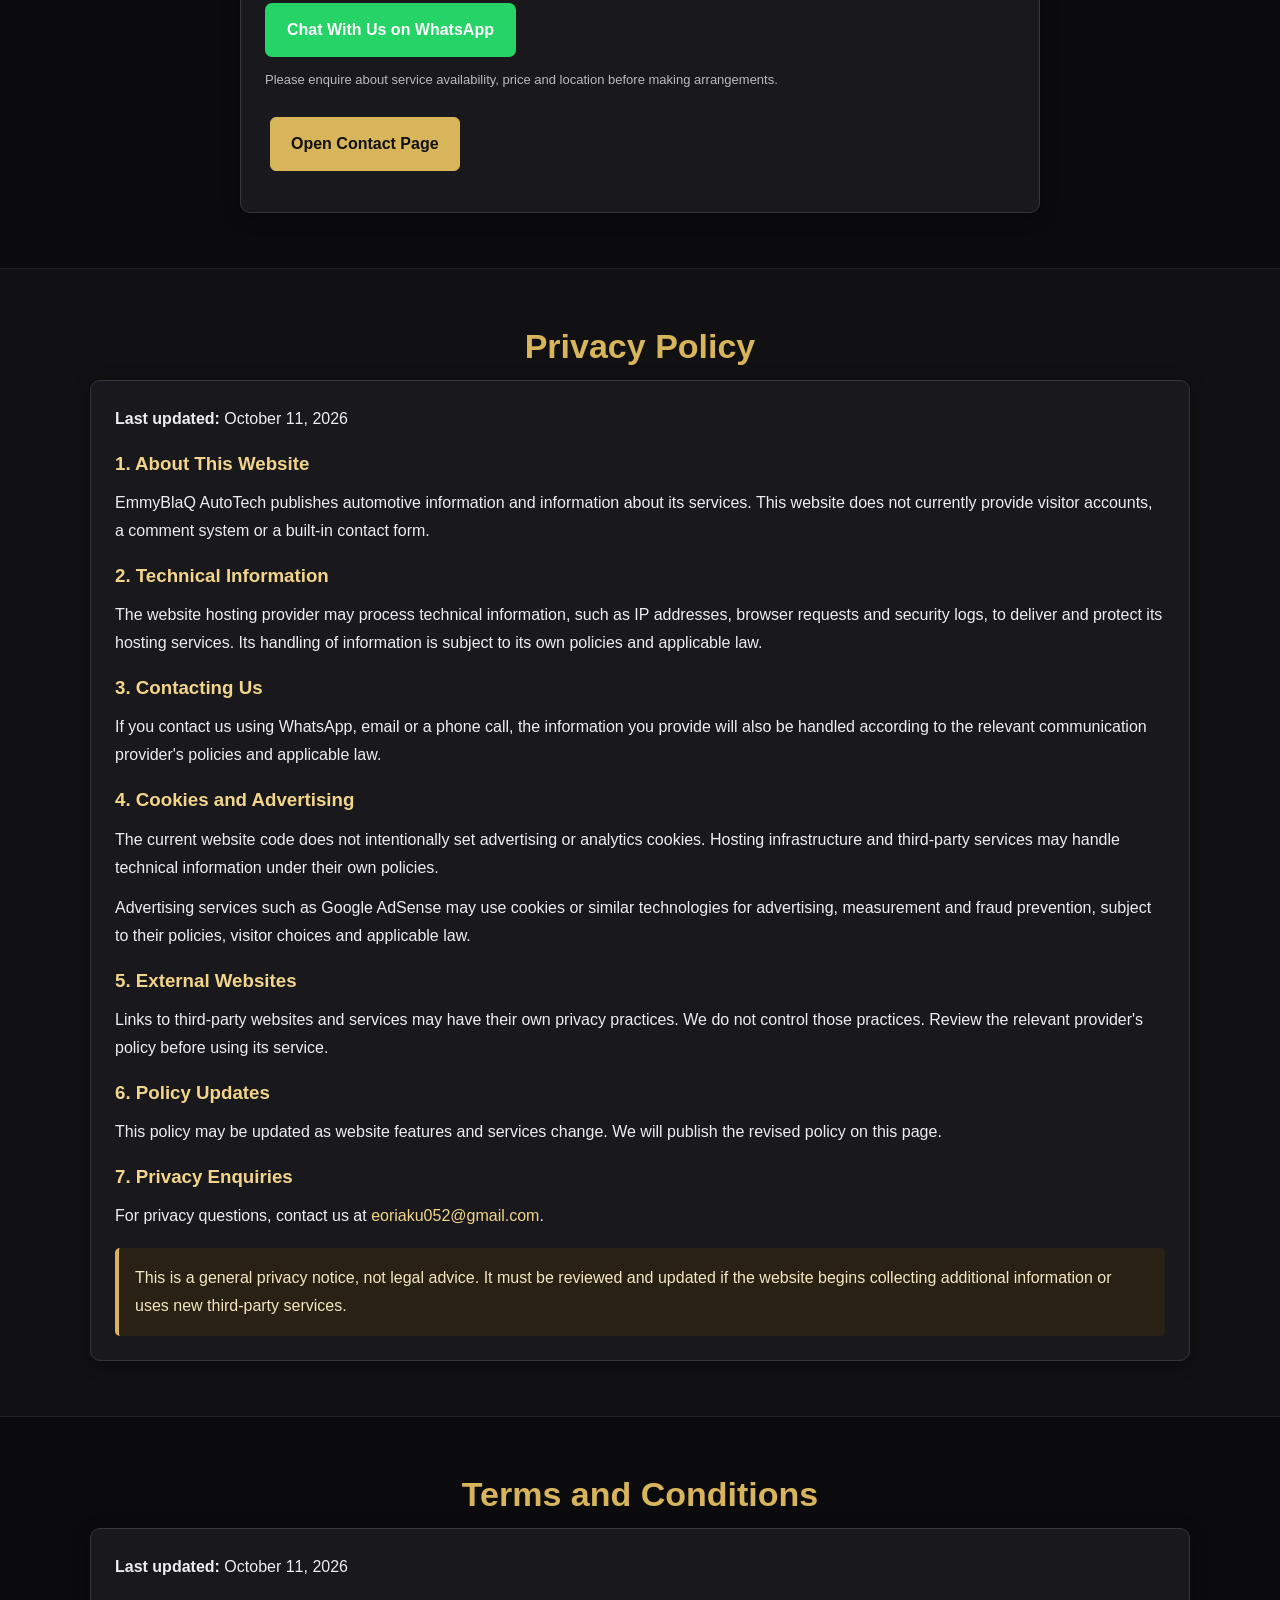
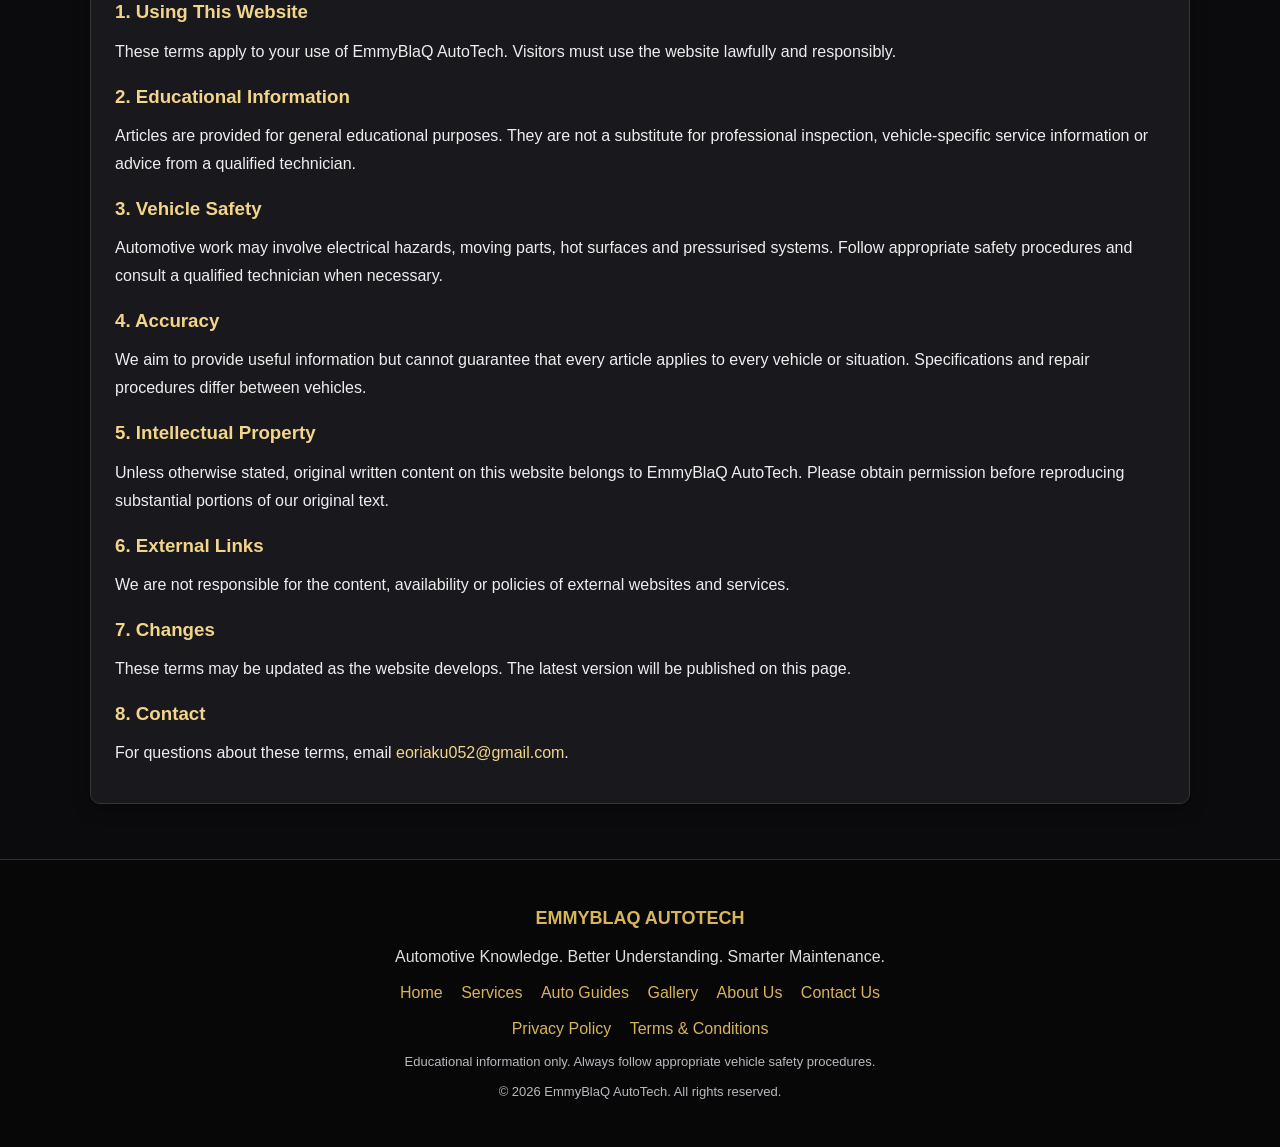
==== commit 8f79e3b8: "Refactor styles and update HTML structure Updated various styles and content for improved design and" ====
--- a/index.html
+++ b/index.html
@@ -3,54 +3,69 @@
 <head>
 <script async src="https://pagead2.googlesyndication.com/pagead/js/adsbygoogle.js?client=ca-pub-5760610709240232"
      crossorigin="anonymous"></script>
+
 <meta charset="UTF-8">
 <meta name="viewport" content="width=device-width, initial-scale=1">
 
 <title>EmmyBlaQ AutoTech | Automotive Electrical & AC Services</title>
 <meta name="description" content="EmmyBlaQ AutoTech provides automotive electrical information, car AC knowledge, vehicle diagnostics and vehicle tracker services. Contact us on WhatsApp.">
 <meta name="robots" content="index,follow">
-<meta name="theme-color" content="#101827">
+<meta name="theme-color" content="#0b0b0d">
 
 <style>
 :root {
-  --navy:#101827;
-  --blue:#1769e0;
-  --yellow:#ffc928;
+  --black:#0b0b0d;
+  --navy:#111114;
+  --gold:#d8b45a;
+  --gold-light:#f2d58a;
   --green:#25D366;
   --white:#fff;
-  --light:#f3f6fb;
-  --text:#293548;
-  --muted:#637083;
-  --border:#e1e6ef;
-}
+  --light:#121214;
+  --text:#eeeeef;
+  --muted:#b9b9c0;
+  --border:#35353a;
+  --panel:#19191d;
+}
+
 * {
   box-sizing:border-box;
   margin:0;
   padding:0;
 }
+
 html {
   scroll-behavior:smooth;
   scroll-padding-top:25px;
 }
+
 body {
   font-family:Arial,Helvetica,sans-serif;
-  background:var(--light);
+  background:var(--black);
   color:var(--text);
   line-height:1.75;
 }
+
 a {
-  color:var(--blue);
+  color:var(--gold-light);
   text-decoration:none;
 }
+
+a:hover {
+  color:var(--gold);
+}
+
 a:focus,button:focus {
-  outline:3px solid var(--yellow);
+  outline:3px solid var(--gold);
   outline-offset:3px;
 }
+
 header {
-  background:var(--navy);
+  background:#080809;
   color:white;
   padding:16px 5%;
-}
+  border-bottom:1px solid #3b321e;
+}
+
 .navbar {
   max-width:1150px;
   margin:auto;
@@ -60,159 +75,209 @@
   gap:15px;
   flex-wrap:wrap;
 }
+
 .brand {
   font-size:19px;
   font-weight:800;
-  color:var(--yellow);
-}
+  color:var(--gold);
+}
+
 nav {
   display:flex;
   gap:15px;
   flex-wrap:wrap;
 }
+
 nav a {
   color:white;
   font-size:13px;
 }
+
 nav a:hover {
-  color:var(--yellow);
-}
+  color:var(--gold);
+}
+
 .hero {
-  background:linear-gradient(135deg,#101827,#17467b);
+  background:radial-gradient(ellipse at top,#292214 0%,#111114 48%,#080809 100%);
   color:white;
   padding:80px 6%;
   text-align:center;
-}
+  border-bottom:1px solid #302819;
+}
+
 .hero-inner {
   max-width:850px;
   margin:auto;
 }
+
 .eyebrow {
-  color:var(--yellow);
+  color:var(--gold);
   font-weight:bold;
   text-transform:uppercase;
   letter-spacing:2px;
   font-size:12px;
 }
+
 .hero h1 {
   font-size:clamp(32px,6vw,52px);
   line-height:1.2;
   margin:16px 0;
 }
+
 .hero p {
   max-width:720px;
   margin:0 auto 25px;
-  color:#e0e8f5;
+  color:#dedee2;
   font-size:17px;
 }
+
 .button {
   display:inline-block;
   padding:12px 20px;
   margin:5px;
   border-radius:6px;
-  background:var(--yellow);
-  color:var(--navy);
+  background:var(--gold);
+  color:#111114;
   font-weight:bold;
-}
+  border:1px solid var(--gold);
+}
+
+.button:hover {
+  background:var(--gold-light);
+  color:#080809;
+}
+
 .button.outline {
   background:transparent;
-  color:white;
-  border:1px solid white;
-}
+  color:var(--gold);
+  border:1px solid var(--gold);
+}
+
+.button.outline:hover {
+  background:var(--gold);
+  color:#111114;
+}
+
 .container {
   max-width:1100px;
   width:90%;
   margin:auto;
 }
+
 section {
   padding:55px 0;
 }
+
 .section-title {
-  color:var(--navy);
+  color:var(--gold);
   font-size:clamp(25px,4vw,34px);
   text-align:center;
   line-height:1.3;
   margin-bottom:12px;
 }
+
 .section-intro {
   max-width:760px;
   text-align:center;
   margin:0 auto 32px;
   color:var(--muted);
 }
+
 .grid {
   display:grid;
   grid-template-columns:repeat(auto-fit,minmax(230px,1fr));
   gap:20px;
 }
+
 .card,.article,.panel {
-  background:white;
+  background:var(--panel);
   padding:24px;
   border-radius:10px;
   border:1px solid var(--border);
-  box-shadow:0 4px 14px #15213a08;
-}
+  box-shadow:0 4px 18px #0005;
+}
+
+.card:hover,.article:hover {
+  border-color:#8d7135;
+}
+
 .card h3,.article h3,.panel h3 {
-  color:var(--navy);
+  color:var(--gold-light);
   line-height:1.4;
   margin-bottom:12px;
 }
+
 .card p,.article p,.panel p {
   margin-bottom:12px;
 }
+
 .icon {
   font-size:28px;
   margin-bottom:10px;
 }
+
 .soft {
-  background:#e8eef7;
-}
+  background:#111113;
+  border-top:1px solid #222226;
+  border-bottom:1px solid #222226;
+}
+
 .article-list {
   display:grid;
   gap:22px;
   max-width:900px;
   margin:auto;
 }
+
 .article h2 {
-  color:var(--navy);
+  color:var(--gold);
   font-size:23px;
   line-height:1.4;
   margin-bottom:12px;
 }
+
 .article h3,.panel h3 {
   margin-top:18px;
 }
+
 .article ul,.article ol,.panel ul {
   padding-left:22px;
   margin:10px 0 16px;
 }
+
 .article li,.panel li {
   margin-bottom:8px;
 }
+
 .tag {
   display:inline-block;
   font-size:12px;
   font-weight:bold;
-  background:#eaf1ff;
-  color:#174d9e;
+  background:#302817;
+  color:var(--gold-light);
   padding:4px 9px;
   border-radius:20px;
   margin-bottom:12px;
 }
+
 .notice {
   padding:16px;
-  background:#fff6d9;
-  border-left:4px solid #e7b400;
+  background:#292214;
+  color:#f3e6c2;
+  border-left:4px solid var(--gold);
   border-radius:5px;
   margin-top:18px;
 }
+
 .contact-box {
   max-width:800px;
   margin:auto;
 }
+
 .contact-box a:not(.whatsapp-button) {
   overflow-wrap:anywhere;
 }
+
 .whatsapp-button {
   display:inline-block;
   background:var(--green);
@@ -222,10 +287,12 @@
   font-weight:bold;
   margin:12px 0;
 }
+
 .whatsapp-button:hover {
   background:#128C7E;
   color:white;
 }
+
 .whatsapp-float {
   position:fixed;
   right:16px;
@@ -236,58 +303,110 @@
   padding:13px 18px;
   border-radius:50px;
   font-weight:bold;
-  box-shadow:0 4px 12px #0004;
-}
+  box-shadow:0 4px 12px #0008;
+}
+
 .whatsapp-float:hover {
   background:#128C7E;
   color:white;
 }
+
 .small {
   font-size:13px;
   color:var(--muted);
 }
+
 footer {
-  background:var(--navy);
-  color:#e1e8f4;
+  background:#070708;
+  color:#dedee2;
   text-align:center;
   padding:35px 5%;
-}
+  border-top:1px solid #3b321e;
+}
+
 footer p {
   margin:8px 0;
 }
+
 footer a {
-  color:var(--yellow);
+  color:var(--gold);
   margin:0 7px;
 }
+
 footer .small {
-  color:#c4cede;
-}
+  color:#b9b9c0;
+}
+
+.page-links {
+  display:flex;
+  flex-wrap:wrap;
+  justify-content:center;
+  gap:12px;
+  margin:25px auto 0;
+}
+
+.page-links a {
+  display:inline-block;
+  border:1px solid #79612e;
+  background:#171512;
+  color:var(--gold-light);
+  padding:10px 15px;
+  border-radius:6px;
+  font-weight:bold;
+  font-size:14px;
+}
+
+.page-links a:hover {
+  background:var(--gold);
+  color:#111114;
+}
+
 @media(max-width:650px) {
   header {
     padding:16px 5%;
   }
+
   .navbar {
     justify-content:center;
   }
+
   nav {
     justify-content:center;
     gap:10px 14px;
   }
+
+  nav a {
+    font-size:13px;
+  }
+
   .hero {
     padding:58px 5%;
   }
+
   .hero p {
     font-size:16px;
   }
+
   section {
     padding:42px 0;
   }
+
   .container {
     width:92%;
   }
+
   .card,.article,.panel {
     padding:20px;
   }
+
+  .page-links {
+    gap:9px;
+  }
+
+  .page-links a {
+    padding:9px 11px;
+    font-size:13px;
+  }
 }
 </style>
 </head>
@@ -296,13 +415,15 @@
 
 <header>
   <div class="navbar">
-    <a class="brand" href="#home">EMMYBLAQ AUTOTECH</a>
+    <a class="brand" href="index.html">EMMYBLAQ AUTOTECH</a>
+
     <nav aria-label="Main navigation">
-      <a href="#home">Home</a>
+      <a href="index.html">Home</a>
       <a href="#services">Services</a>
-      <a href="#guides">Auto Guides</a>
-      <a href="#about">About</a>
-      <a href="#contact">Contact</a>
+      <a href="guides.html">Auto Guides</a>
+      <a href="gallery.html">Gallery</a>
+      <a href="about.html">About Us</a>
+      <a href="contact.html">Contact Us</a>
     </nav>
   </div>
 </header>
@@ -313,27 +434,51 @@
 <section class="hero" id="home">
   <div class="hero-inner">
     <div class="eyebrow">Automotive Knowledge & Technology</div>
+
     <h1>Understand Your Vehicle. Make Better Decisions.</h1>
+
     <p>
       Welcome to EmmyBlaQ AutoTech. Explore automotive electrical
       systems, car air conditioning, vehicle diagnostics and vehicle
       technology. Contact us to enquire about our services.
     </p>
-    <a class="button" href="#guides">Read Auto Guides</a>
-    <a class="button outline" href="#contact">Contact Us</a>
+
+    <a class="button" href="guides.html">Explore Auto Guides</a>
+    <a class="button outline" href="contact.html">Contact Us</a>
   </div>
 </section>
 
+<!-- QUICK LINKS TO SEPARATE PAGES -->
+<section>
+  <div class="container">
+    <h2 class="section-title">Explore EmmyBlaQ AutoTech</h2>
+
+    <p class="section-intro">
+      Discover our automotive guides, work gallery, business information
+      and contact details using the separate pages below.
+    </p>
+
+    <div class="page-links">
+      <a href="guides.html">Automotive Guides</a>
+      <a href="gallery.html">Our Gallery</a>
+      <a href="about.html">About EmmyBlaQ</a>
+      <a href="contact.html">Contact Us</a>
+    </div>
+  </div>
+</section>
+
 <!-- SERVICES -->
-<section id="services">
+<section id="services" class="soft">
   <div class="container">
     <h2 class="section-title">Our Services & Areas of Expertise</h2>
+
     <p class="section-intro">
       We focus on automotive electrical systems, vehicle AC,
       diagnostics and tracking technology.
     </p>
 
     <div class="grid">
+
       <article class="card">
         <div class="icon">⚡</div>
         <h3>Automotive Electrical</h3>
@@ -341,7 +486,7 @@
           Vehicle electrical fault investigation, wiring concerns,
           battery and charging-system problems.
         </p>
-        <a href="#contact">Make an enquiry →</a>
+        <a href="contact.html">Make an enquiry →</a>
       </article>
 
       <article class="card">
@@ -351,7 +496,7 @@
           Automotive AC problem assessment, cooling-system concerns
           and information about proper diagnosis.
         </p>
-        <a href="#contact">Make an enquiry →</a>
+        <a href="contact.html">Make an enquiry →</a>
       </article>
 
       <article class="card">
@@ -361,7 +506,7 @@
           Learn about diagnostic scanners, fault codes, electrical
           testing and evidence-based troubleshooting.
         </p>
-        <a href="#contact">Make an enquiry →</a>
+        <a href="contact.html">Make an enquiry →</a>
       </article>
 
       <article class="card">
@@ -371,8 +516,9 @@
           Enquire about vehicle tracker installation and learn
           important things to consider when choosing a device.
         </p>
-        <a href="#contact">Make an enquiry →</a>
+        <a href="contact.html">Make an enquiry →</a>
       </article>
+
     </div>
 
     <p class="small" style="text-align:center;margin-top:18px;">
@@ -382,238 +528,68 @@
   </div>
 </section>
 
-<!-- GUIDES -->
-<section class="soft" id="guides">
+<!-- GUIDES PREVIEW -->
+<section id="guides">
   <div class="container">
     <h2 class="section-title">Automotive Learning Centre</h2>
+
     <p class="section-intro">
       Practical educational articles about common vehicle problems
       and responsible maintenance.
     </p>
 
-    <div class="article-list">
-
-      <article class="article">
-        <span class="tag">Electrical Systems</span>
-        <h2>1. Why Does a Car Battery Keep Going Flat?</h2>
+    <div class="grid">
+
+      <article class="card">
+        <div class="icon">🔋</div>
+        <h3>Car Battery Problems</h3>
         <p>
-          A car battery supplies the energy needed to start the engine
-          and support electrical systems. If it repeatedly goes flat,
-          installing another battery may not solve the real problem.
+          Learn about common reasons a car battery keeps going flat
+          and why proper testing matters.
         </p>
-        <h3>Common possible causes</h3>
-        <ul>
-          <li><strong>Weak battery:</strong> Age and wear can reduce its ability to hold a charge.</li>
-          <li><strong>Charging-system fault:</strong> An alternator, belt, wiring or connection may not work correctly.</li>
-          <li><strong>Electrical drain:</strong> A component may continue using power while the vehicle is parked.</li>
-          <li><strong>Poor connections:</strong> Loose or corroded terminals can interfere with charging and starting.</li>
-          <li><strong>Short journeys:</strong> Repeated short trips may not fully replace the energy used during starting.</li>
-        </ul>
-        <h3>What should you do?</h3>
+        <a href="guides.html">Read our automotive guides →</a>
+      </article>
+
+      <article class="card">
+        <div class="icon">🔧</div>
+        <h3>Vehicle Diagnostics</h3>
         <p>
-          Have the battery condition, charging system and possible
-          unwanted current draw tested. The proper method depends on
-          the vehicle and its electrical system.
+          Understand diagnostic scanners, fault codes and the
+          importance of evidence-based troubleshooting.
         </p>
+        <a href="guides.html">Explore the guides →</a>
+      </article>
+
+      <article class="card">
+        <div class="icon">❄️</div>
+        <h3>Car AC Knowledge</h3>
         <p>
-          Testing before replacing parts can help prevent unnecessary
-          expenses and identify the actual cause.
+          Discover common reasons for poor cooling and learn why
+          safe, proper diagnosis is important.
         </p>
+        <a href="guides.html">Learn more →</a>
       </article>
 
-      <article class="article">
-        <span class="tag">Electrical Systems</span>
-        <h2>2. Why Have Your Car's Electrical Accessories Stopped Working?</h2>
-        <p>
-          When a radio, interior light or power window stops working,
-          the cause may be the component itself or its electrical supply.
-        </p>
-        <h3>Possible areas to inspect</h3>
-        <ul>
-          <li>The relevant fuse and its specified rating.</li>
-          <li>Relays, switches and electrical connectors.</li>
-          <li>Power supply and earth connections.</li>
-          <li>Damaged wiring or loose connections.</li>
-          <li>Electronic control systems where fitted.</li>
-        </ul>
-        <p>
-          A fuse protects a circuit from excessive current. Never
-          bypass a fuse or replace it with one of a higher rating.
-          If the correct fuse blows again, the circuit needs diagnosis.
-        </p>
-      </article>
-
-      <article class="article">
-        <span class="tag">Starting Problems</span>
-        <h2>3. Why Might a Car Refuse to Start?</h2>
-        <p>
-          A vehicle may refuse to start because of a battery problem,
-          poor connections, a starter-circuit fault, a security-system
-          issue or a fault in an engine system.
-        </p>
-        <h3>Pay attention to the symptoms</h3>
-        <ul>
-          <li><strong>No response:</strong> The battery supply, connections or starter control circuit may need checking.</li>
-          <li><strong>Clicking sound:</strong> A weak battery, poor connection or starter fault may be involved.</li>
-          <li><strong>Engine turns but does not start:</strong> Fuel, ignition or engine-management systems may need investigation.</li>
-        </ul>
-        <p>
-          These symptoms do not prove which component has failed.
-          Record what happens and arrange suitable testing rather
-          than replacing parts based on guesses.
-        </p>
-        <p>
-          If you notice smoke, a burning smell or damaged wiring,
-          stop using the affected system and seek professional help.
-        </p>
-      </article>
-
-      <article class="article">
-        <span class="tag">Vehicle Diagnostics</span>
-        <h2>4. What Does a Car Diagnostic Scanner Do?</h2>
-        <p>
-          A diagnostic scanner communicates with supported electronic
-          systems in a vehicle. Depending on compatibility, it may
-          retrieve trouble codes and display selected system data.
-        </p>
-        <h3>Does a fault code identify the failed part?</h3>
-        <p>
-          Not necessarily. A code related to a sensor circuit may be
-          caused by the sensor, damaged wiring, a poor connector or
-          another problem affecting that circuit.
-        </p>
-        <h3>Why is further testing important?</h3>
-        <p>
-          A sound diagnostic process combines the driver's complaint,
-          visual inspection, service information, scanner results and
-          appropriate tests. The scanner is one part of diagnosis,
-          not a guarantee that every fault will be identified.
-        </p>
-        <p>
-          Always check that diagnostic equipment supports the vehicle
-          and systems you intend to test.
-        </p>
-      </article>
-
-      <article class="article">
-        <span class="tag">Car Air Conditioning</span>
-        <h2>5. Why Is Your Car AC Not Cooling Properly?</h2>
-        <p>
-          Weak air conditioning may be caused by an incorrect
-          refrigerant charge, restricted airflow, a cooling-fan fault,
-          a compressor problem or an electrical issue.
-        </p>
-        <h3>Information that can help diagnosis</h3>
-        <p>
-          Notice whether cooling is weak all the time or changes
-          when the vehicle is stationary or moving. Unusual noises
-          and changes in airflow may also be useful observations.
-        </p>
-        <p>
-          A technician can use suitable equipment and vehicle-specific
-          information to determine which tests are needed.
-        </p>
-        <div class="notice">
-          Vehicle AC systems may contain pressurised refrigerant.
-          Do not release refrigerant into the atmosphere or open a
-          pressurised system without suitable equipment and training.
-          Use a qualified AC technician.
-        </div>
-      </article>
-
-      <article class="article">
-        <span class="tag">Vehicle Technology</span>
-        <h2>6. What Should You Know Before Installing a Vehicle Tracker?</h2>
-        <p>
-          A vehicle tracker may use positioning technology and mobile
-          communications to provide location information through a
-          compatible service. Features vary by device and provider.
-        </p>
-        <h3>Consider these factors</h3>
-        <ul>
-          <li><strong>Compatibility:</strong> Confirm that the device suits the vehicle.</li>
-          <li><strong>Network coverage:</strong> Check service availability in areas where the vehicle operates.</li>
-          <li><strong>Running costs:</strong> Find out whether a subscription or SIM service is required.</li>
-          <li><strong>Installation quality:</strong> Wiring should follow the manufacturer's instructions.</li>
-          <li><strong>Customer support:</strong> Understand how to operate the device and get assistance.</li>
-        </ul>
-        <p>
-          Poor installation can cause electrical problems. Tracking
-          technology should be used lawfully and with proper respect
-          for privacy.
-        </p>
-      </article>
-
-      <article class="article">
-        <span class="tag">Maintenance</span>
-        <h2>7. Simple Habits That Can Help Maintain Your Vehicle</h2>
-        <p>
-          Following a suitable maintenance schedule helps owners
-          monitor vehicle condition and notice developing problems.
-        </p>
-        <ul>
-          <li>Follow the manufacturer's service schedule.</li>
-          <li>Pay attention to warning lights and dashboard messages.</li>
-          <li>Check tyre condition and pressure as recommended.</li>
-          <li>Investigate unusual noises, smells or changes in performance.</li>
-          <li>Use suitable parts and specified fluids.</li>
-          <li>Keep records of maintenance and repairs.</li>
-        </ul>
-        <p>
-          Some faults can affect safety even when a vehicle still
-          appears to operate normally. Seek professional assistance
-          when a warning or symptom requires it.
-        </p>
-      </article>
-
-      <article class="article">
-        <span class="tag">Professional Diagnosis</span>
-        <h2>8. Why Proper Vehicle Diagnosis Matters</h2>
-        <p>
-          Modern vehicles contain interconnected electrical,
-          mechanical and electronic systems. A single symptom may
-          have several possible causes.
-        </p>
-        <p>
-          Replacing parts without testing can waste money if the
-          underlying fault is elsewhere.
-        </p>
-        <h3>A sensible diagnostic process</h3>
-        <ol>
-          <li>Understand the driver's complaint and when the problem occurs.</li>
-          <li>Inspect the vehicle for visible damage or obvious issues.</li>
-          <li>Consult relevant vehicle-specific information.</li>
-          <li>Perform suitable electrical or mechanical tests.</li>
-          <li>Interpret the results before choosing a repair.</li>
-          <li>Verify that the repair has addressed the original complaint.</li>
-        </ol>
-        <p>
-          Reliable diagnosis depends on appropriate knowledge,
-          equipment and evidence rather than guesswork.
-        </p>
-      </article>
-
     </div>
 
-    <div class="notice">
-      <strong>Safety notice:</strong> These articles provide general
-      educational information. They do not replace professional
-      diagnosis or vehicle-specific service instructions. Never
-      attempt work beyond your training, tools or safety equipment.
+    <div style="text-align:center;margin-top:28px;">
+      <a class="button" href="guides.html">Visit the Full Guides Page</a>
     </div>
   </div>
 </section>
 
-<!-- ABOUT -->
-<section id="about">
+<!-- ABOUT PREVIEW -->
+<section class="soft" id="about">
   <div class="container">
     <h2 class="section-title">About EmmyBlaQ AutoTech</h2>
+
     <p class="section-intro">
       Automotive knowledge, explained in clear and practical language.
     </p>
 
     <div class="panel">
       <h3>Who We Are</h3>
+
       <p>
         EmmyBlaQ AutoTech is an automotive information and services
         brand focused on vehicle electrical systems, car air
@@ -621,6 +597,7 @@
       </p>
 
       <h3>Our Mission</h3>
+
       <p>
         Our goal is to help readers understand common automotive
         topics, recognise warning signs and make informed decisions
@@ -628,20 +605,26 @@
       </p>
 
       <h3>Our Approach</h3>
+
       <p>
         We aim to explain technical concepts in straightforward
         language and encourage proper testing instead of guesswork.
         Vehicle designs and repair procedures differ, so always
         consult suitable vehicle-specific information.
       </p>
+
+      <p style="margin-top:20px;">
+        <a class="button" href="about.html">Learn More About Us</a>
+      </p>
     </div>
   </div>
 </section>
 
-<!-- CONTACT -->
-<section class="soft" id="contact">
+<!-- CONTACT PREVIEW -->
+<section id="contact">
   <div class="container">
     <h2 class="section-title">Contact EmmyBlaQ AutoTech</h2>
+
     <p class="section-intro">
       Need to enquire about automotive electrical work, car AC,
       vehicle diagnostics or tracker installation? Contact us.
@@ -681,12 +664,16 @@
         Please enquire about service availability, price and location
         before making arrangements.
       </p>
+
+      <p style="margin-top:20px;">
+        <a class="button" href="contact.html">Open Contact Page</a>
+      </p>
     </div>
   </div>
 </section>
 
 <!-- PRIVACY POLICY -->
-<section id="privacy">
+<section id="privacy" class="soft">
   <div class="container">
     <h2 class="section-title">Privacy Policy</h2>
 
@@ -724,11 +711,12 @@
         services may handle technical information under their own
         policies.
       </p>
-      <p>
-        If advertising services such as Google AdSense are added,
-        those providers may use cookies or similar technologies for
-        advertising, measurement and fraud prevention, subject to
-        their policies, visitor choices and applicable law.
+
+      <p>
+        Advertising services such as Google AdSense may use cookies
+        or similar technologies for advertising, measurement and fraud
+        prevention, subject to their policies, visitor choices and
+        applicable law.
       </p>
 
       <h3>5. External Websites</h3>
@@ -760,7 +748,7 @@
 </section>
 
 <!-- TERMS -->
-<section class="soft" id="terms">
+<section id="terms">
   <div class="container">
     <h2 class="section-title">Terms and Conditions</h2>
 
@@ -827,16 +815,24 @@
 </main>
 
 <footer>
-  <p><strong>EMMYBLAQ AUTOTECH</strong></p>
+  <p style="color:var(--gold);font-size:18px;">
+    <strong>EMMYBLAQ AUTOTECH</strong>
+  </p>
+
   <p>Automotive Knowledge. Better Understanding. Smarter Maintenance.</p>
 
   <p>
-    <a href="#home">Home</a>
+    <a href="index.html">Home</a>
     <a href="#services">Services</a>
-    <a href="#about">About</a>
-    <a href="#contact">Contact</a>
+    <a href="guides.html">Auto Guides</a>
+    <a href="gallery.html">Gallery</a>
+    <a href="about.html">About Us</a>
+    <a href="contact.html">Contact Us</a>
+  </p>
+
+  <p>
     <a href="#privacy">Privacy Policy</a>
-    <a href="#terms">Terms</a>
+    <a href="#terms">Terms & Conditions</a>
   </p>
 
   <p class="small">
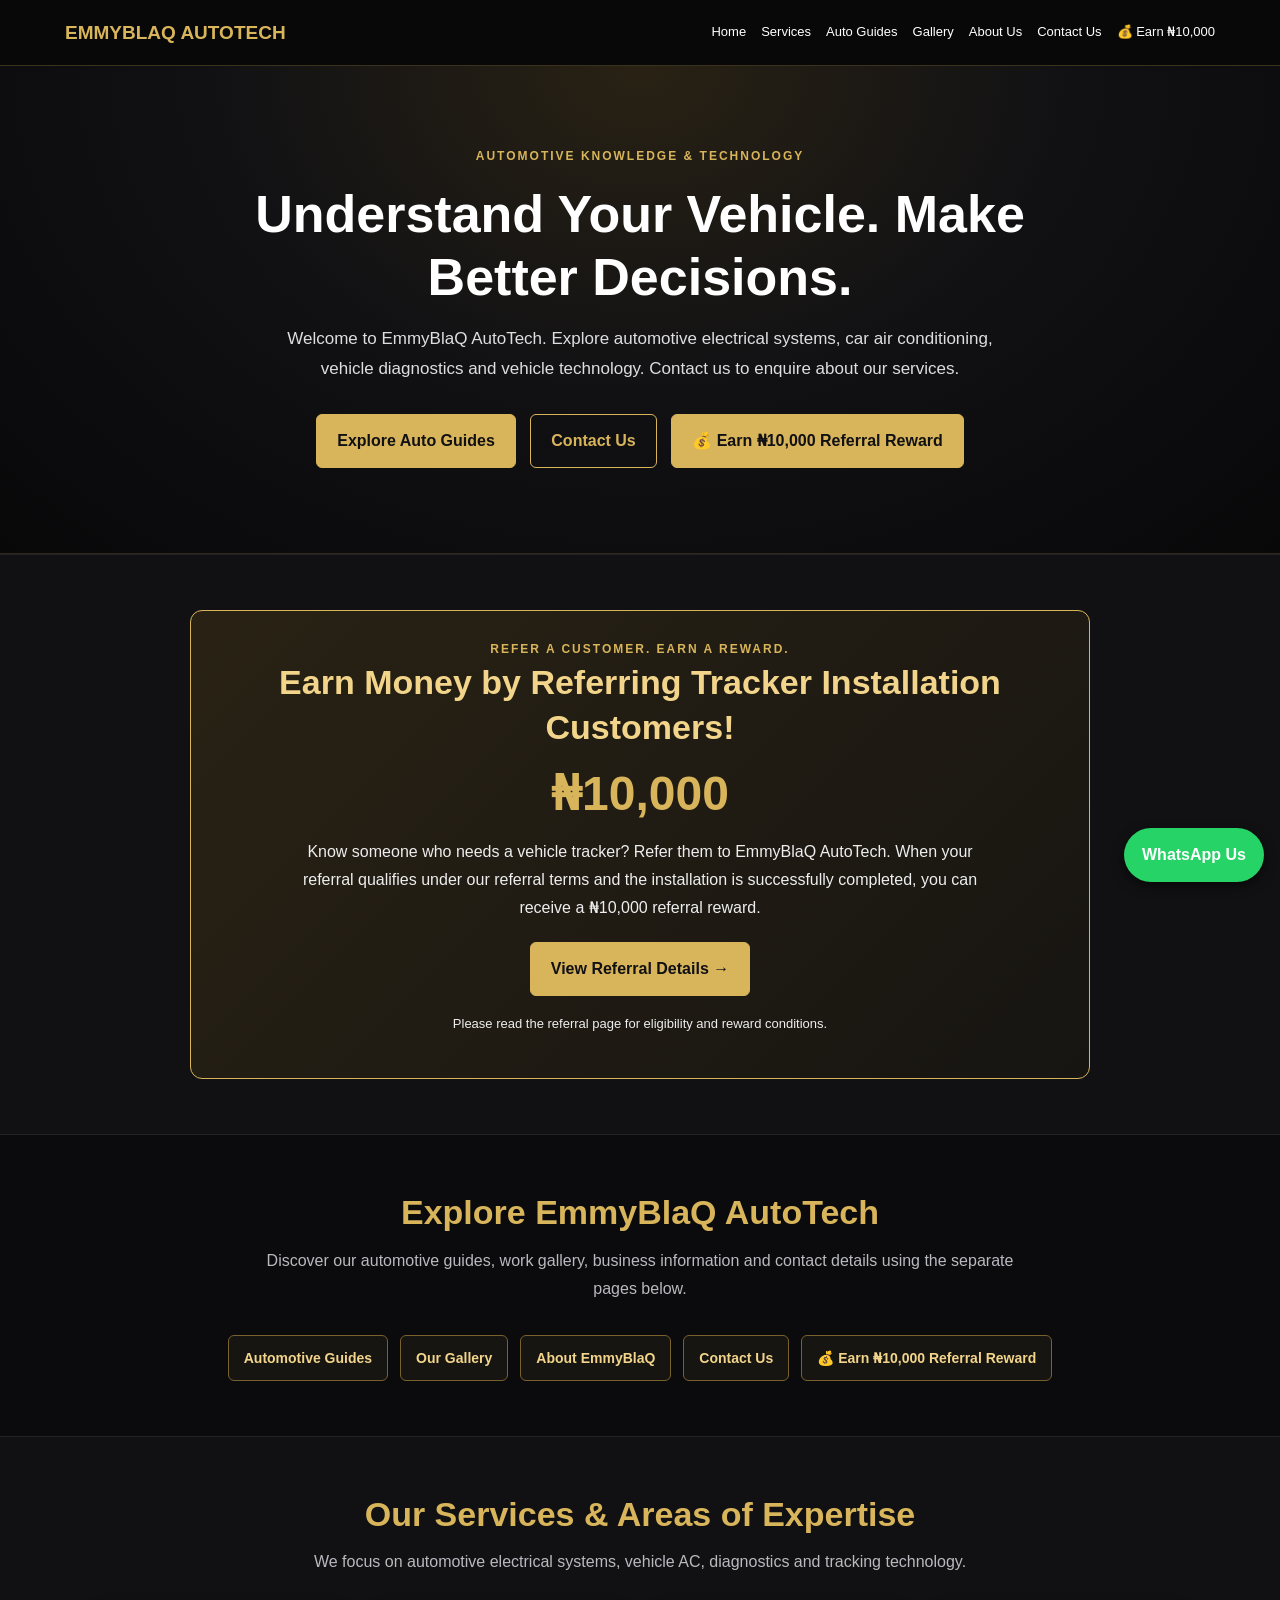
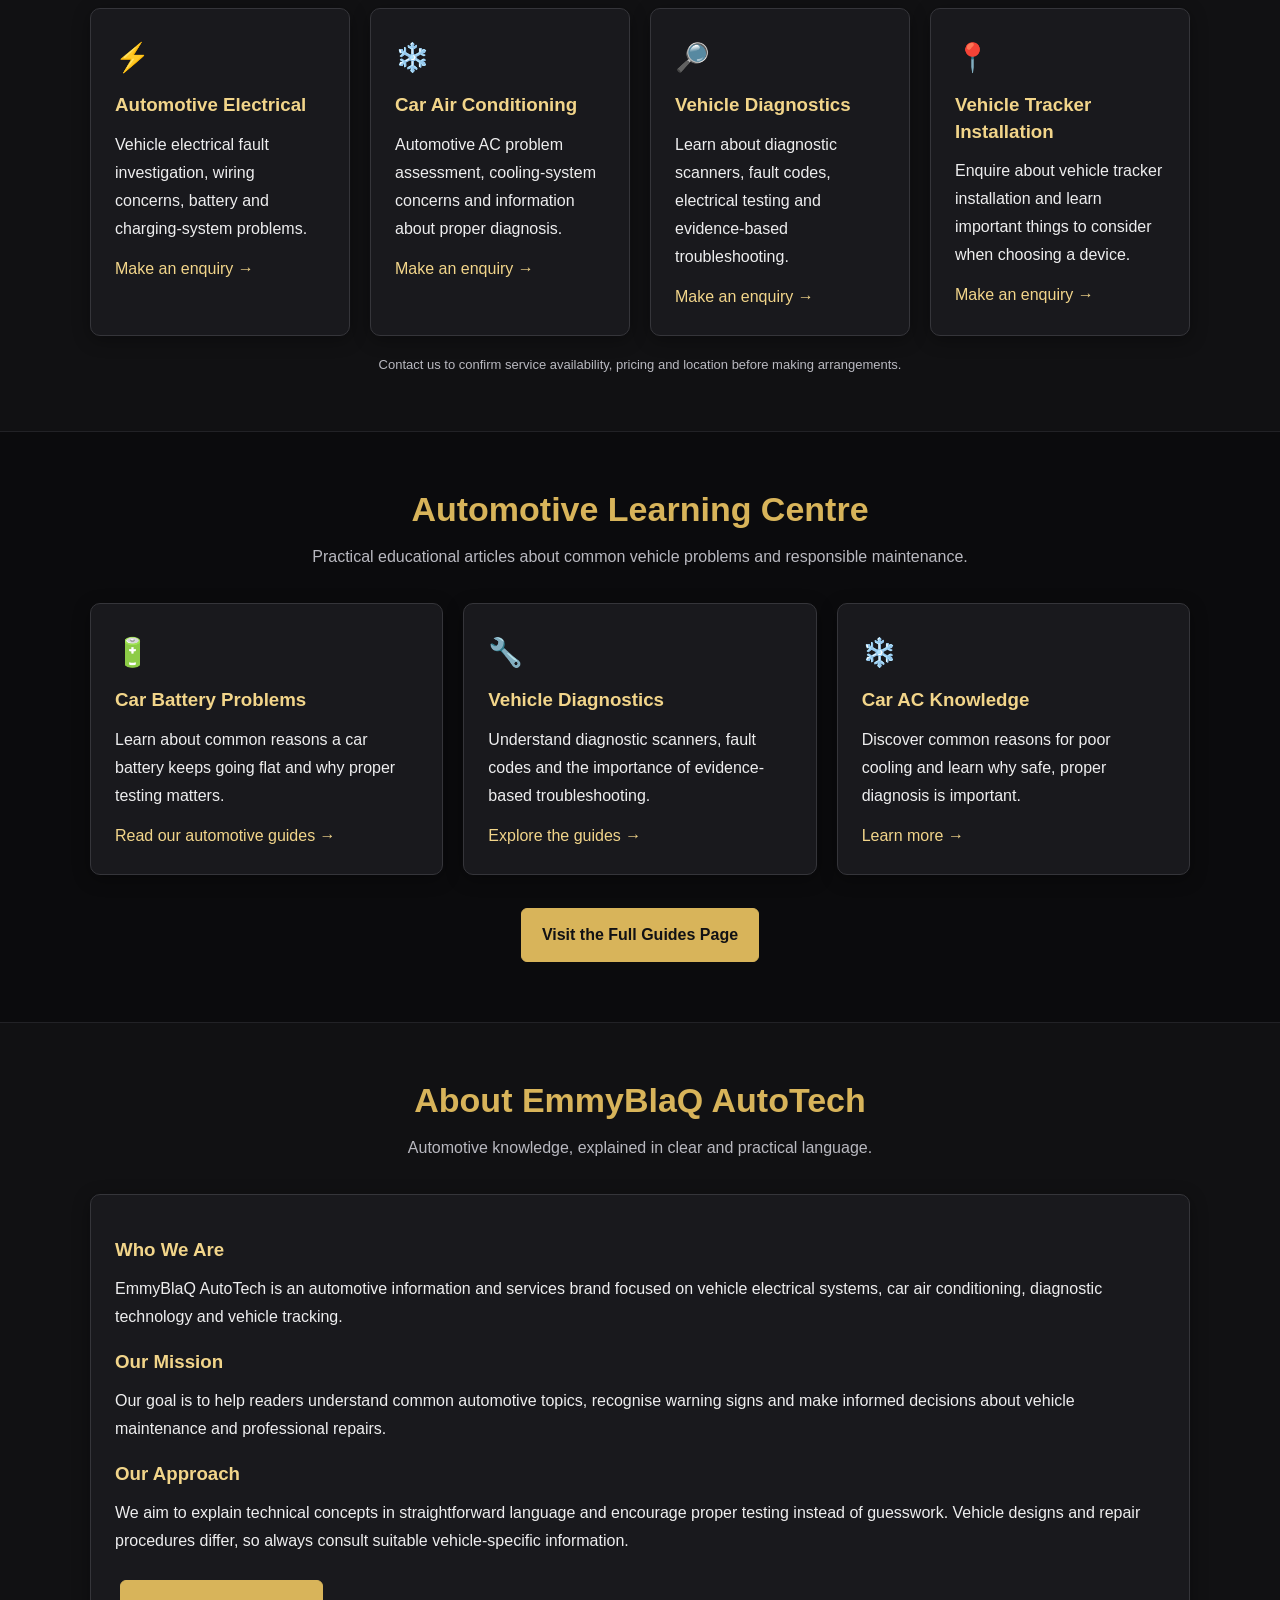
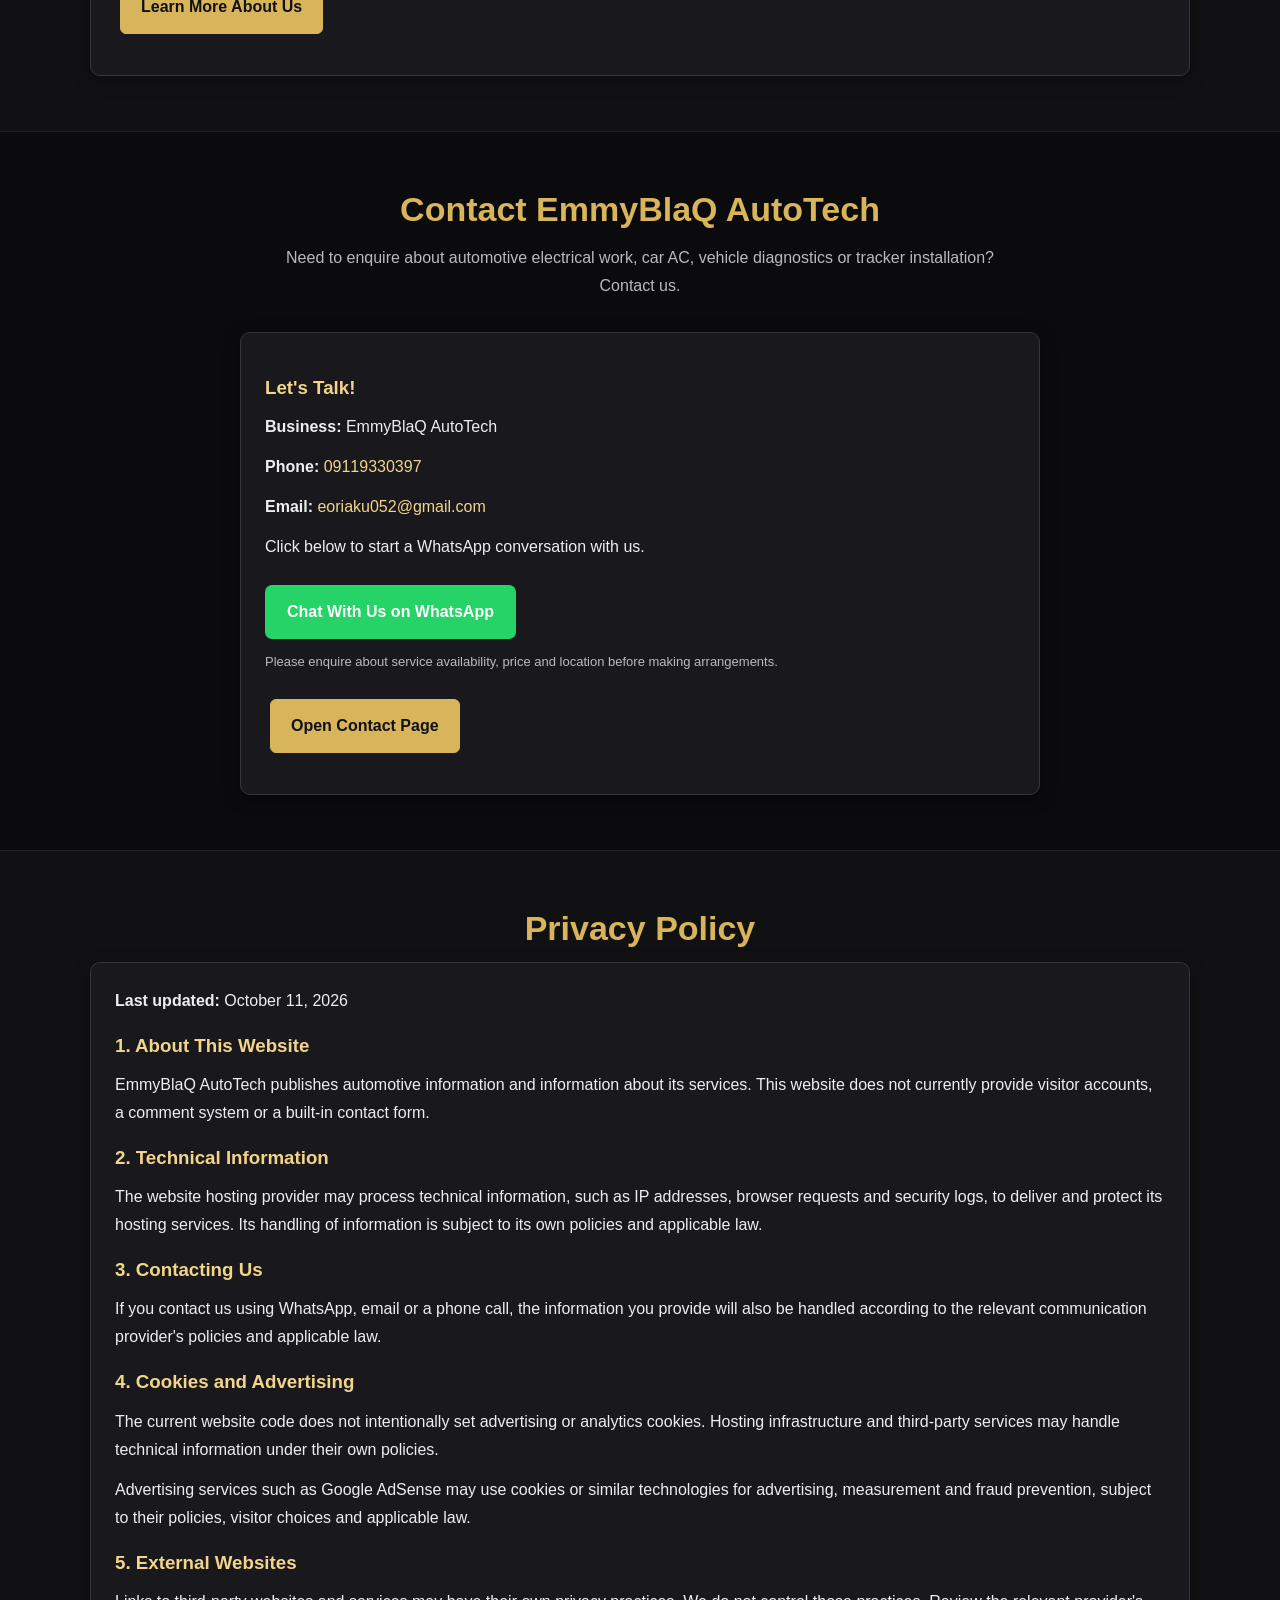
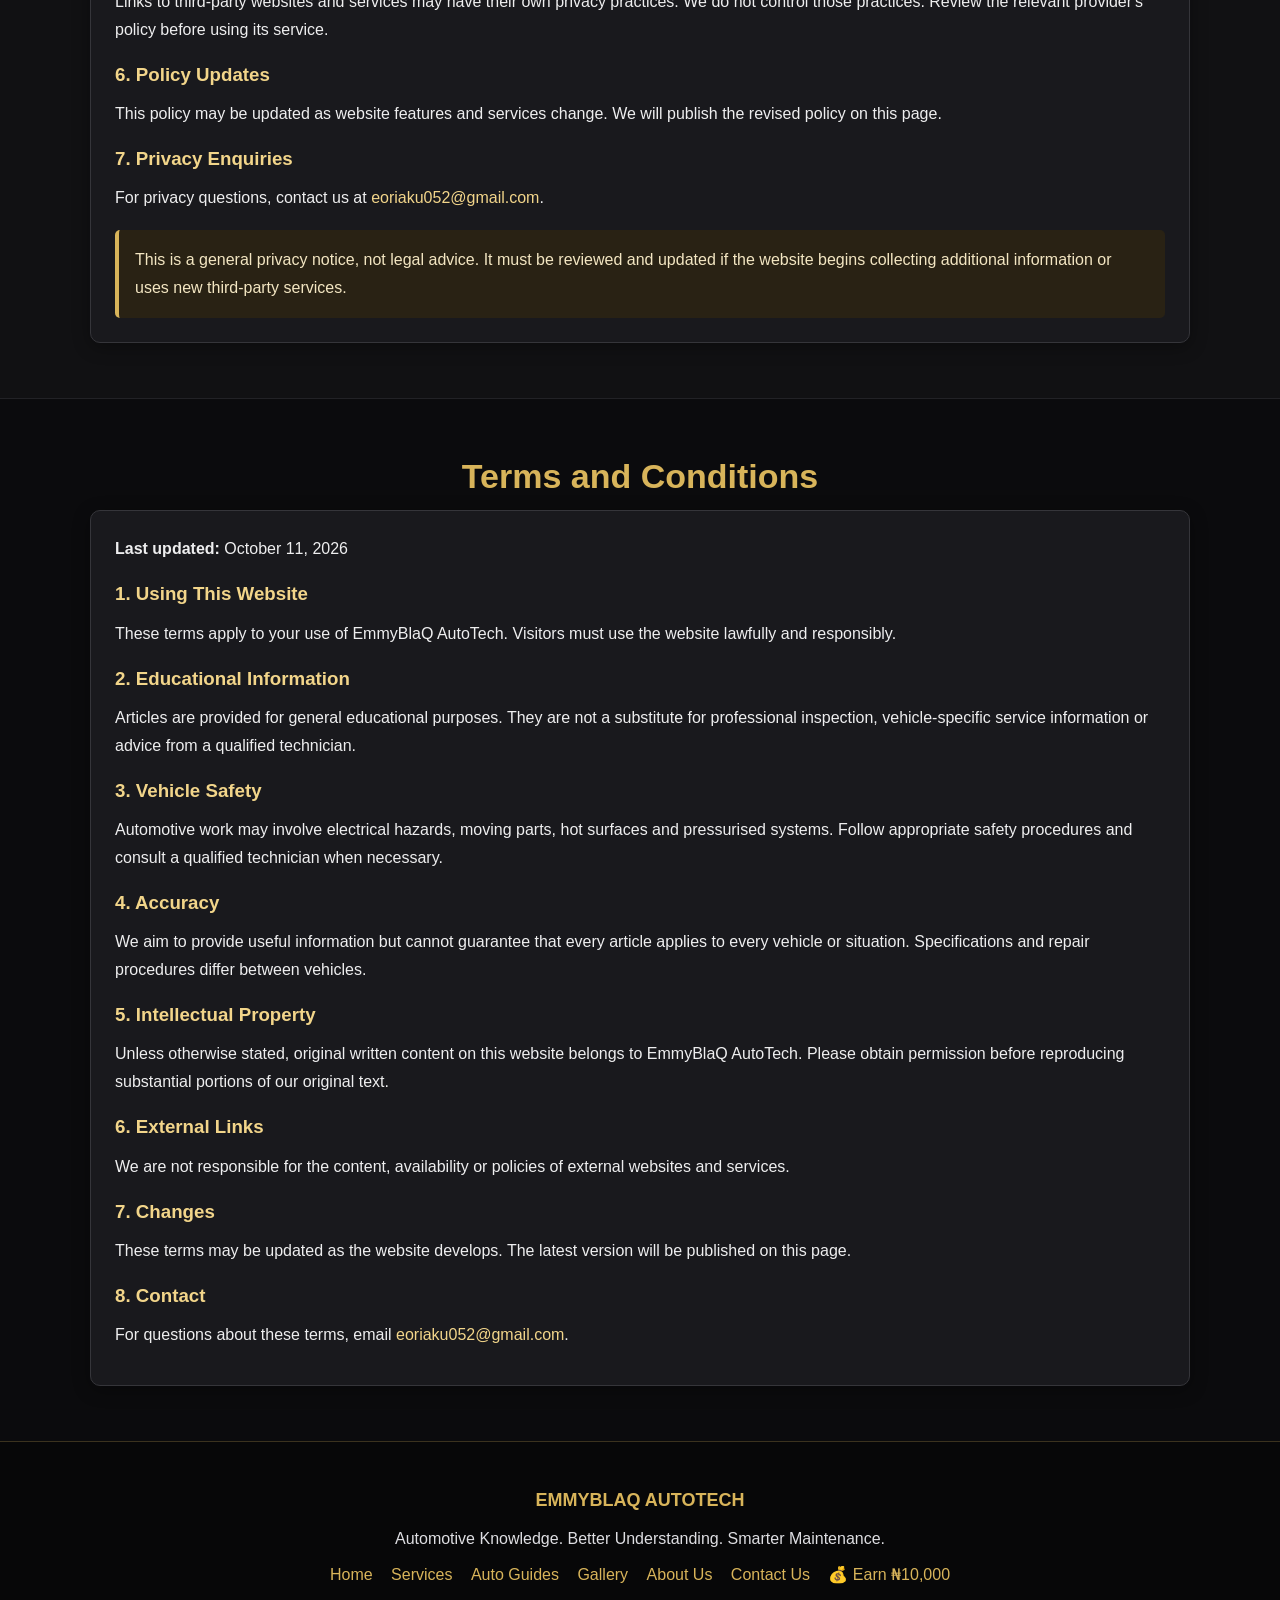
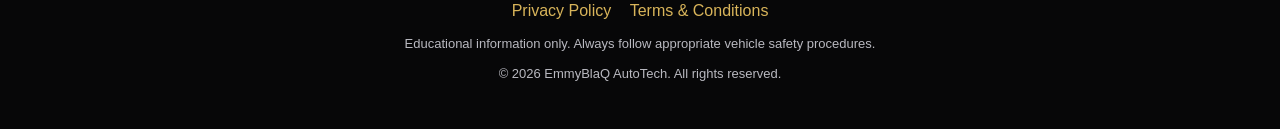
==== commit 169eadf2: "Add referral promotion section to index.html Added a referral promotion section with details on earn" ====
--- a/index.html
+++ b/index.html
@@ -1,3 +1,4 @@
+
 <!DOCTYPE html>
 <html lang="en">
 <head>
@@ -361,6 +362,38 @@
   color:#111114;
 }
 
+.referral-promo {
+  max-width:900px;
+  margin:0 auto;
+  padding:28px 20px;
+  text-align:center;
+  background:linear-gradient(135deg,#292214,#171512);
+  border:1px solid var(--gold);
+  border-radius:12px;
+}
+
+.referral-promo h2 {
+  color:var(--gold-light);
+  font-size:clamp(24px,4vw,34px);
+  line-height:1.35;
+  margin-bottom:12px;
+}
+
+.referral-promo p {
+  max-width:700px;
+  margin:0 auto 15px;
+  color:#eeeeef;
+}
+
+.referral-amount {
+  display:block;
+  color:var(--gold);
+  font-size:clamp(32px,7vw,48px);
+  font-weight:800;
+  line-height:1.3;
+  margin:12px 0;
+}
+
 @media(max-width:650px) {
   header {
     padding:16px 5%;
@@ -424,6 +457,7 @@
       <a href="gallery.html">Gallery</a>
       <a href="about.html">About Us</a>
       <a href="contact.html">Contact Us</a>
+      <a href="referral.html">💰 Earn ₦10,000</a>
     </nav>
   </div>
 </header>
@@ -445,6 +479,35 @@
 
     <a class="button" href="guides.html">Explore Auto Guides</a>
     <a class="button outline" href="contact.html">Contact Us</a>
+    <a class="button" href="referral.html">💰 Earn ₦10,000 Referral Reward</a>
+  </div>
+</section>
+
+<!-- REFERRAL REWARD PROMOTION -->
+<section id="referral-promotion" class="soft">
+  <div class="container">
+    <div class="referral-promo">
+      <div class="eyebrow">Refer a Customer. Earn a Reward.</div>
+
+      <h2>Earn Money by Referring Tracker Installation Customers!</h2>
+
+      <span class="referral-amount">₦10,000</span>
+
+      <p>
+        Know someone who needs a vehicle tracker? Refer them to
+        EmmyBlaQ AutoTech. When your referral qualifies under our
+        referral terms and the installation is successfully completed,
+        you can receive a ₦10,000 referral reward.
+      </p>
+
+      <a class="button" href="referral.html">
+        View Referral Details →
+      </a>
+
+      <p class="small" style="margin-top:12px;">
+        Please read the referral page for eligibility and reward conditions.
+      </p>
+    </div>
   </div>
 </section>
 
@@ -463,6 +526,7 @@
       <a href="gallery.html">Our Gallery</a>
       <a href="about.html">About EmmyBlaQ</a>
       <a href="contact.html">Contact Us</a>
+      <a href="referral.html">💰 Earn ₦10,000 Referral Reward</a>
     </div>
   </div>
 </section>
@@ -828,6 +892,7 @@
     <a href="gallery.html">Gallery</a>
     <a href="about.html">About Us</a>
     <a href="contact.html">Contact Us</a>
+    <a href="referral.html">💰 Earn ₦10,000</a>
   </p>
 
   <p>
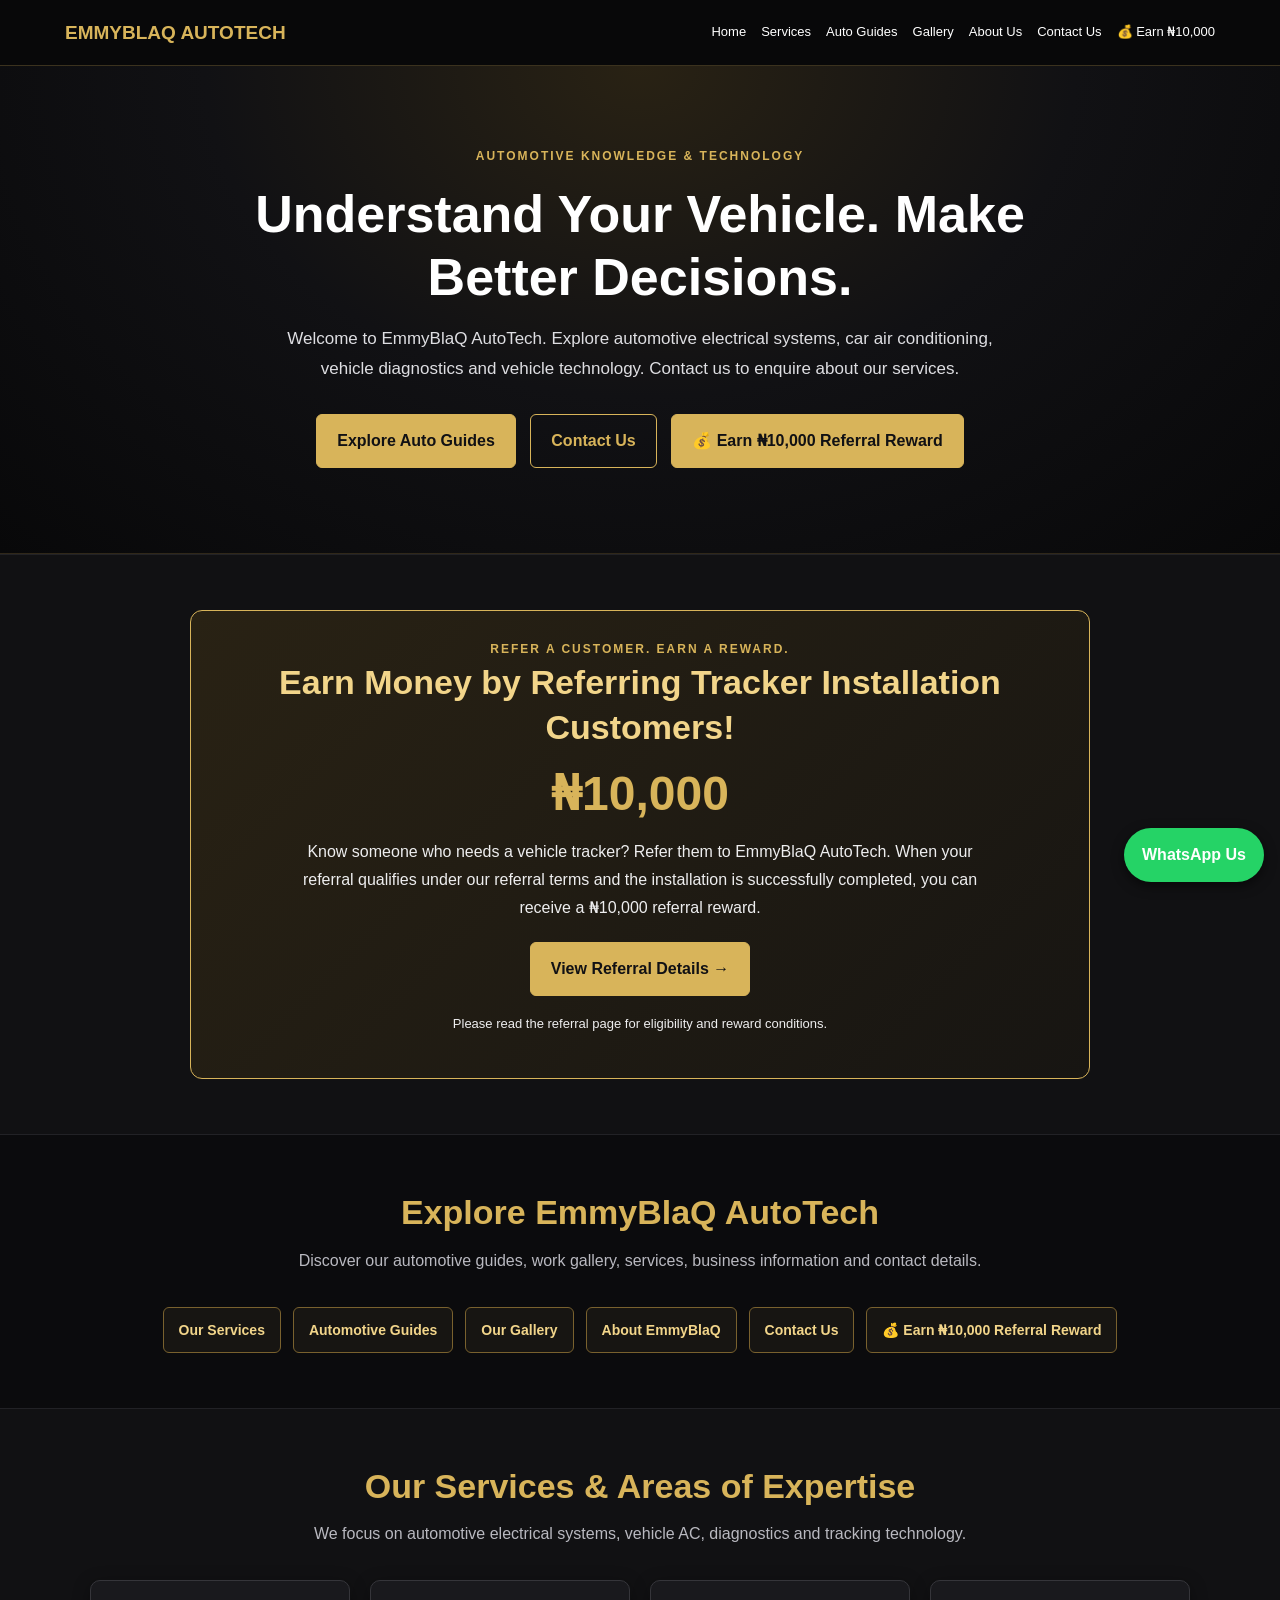
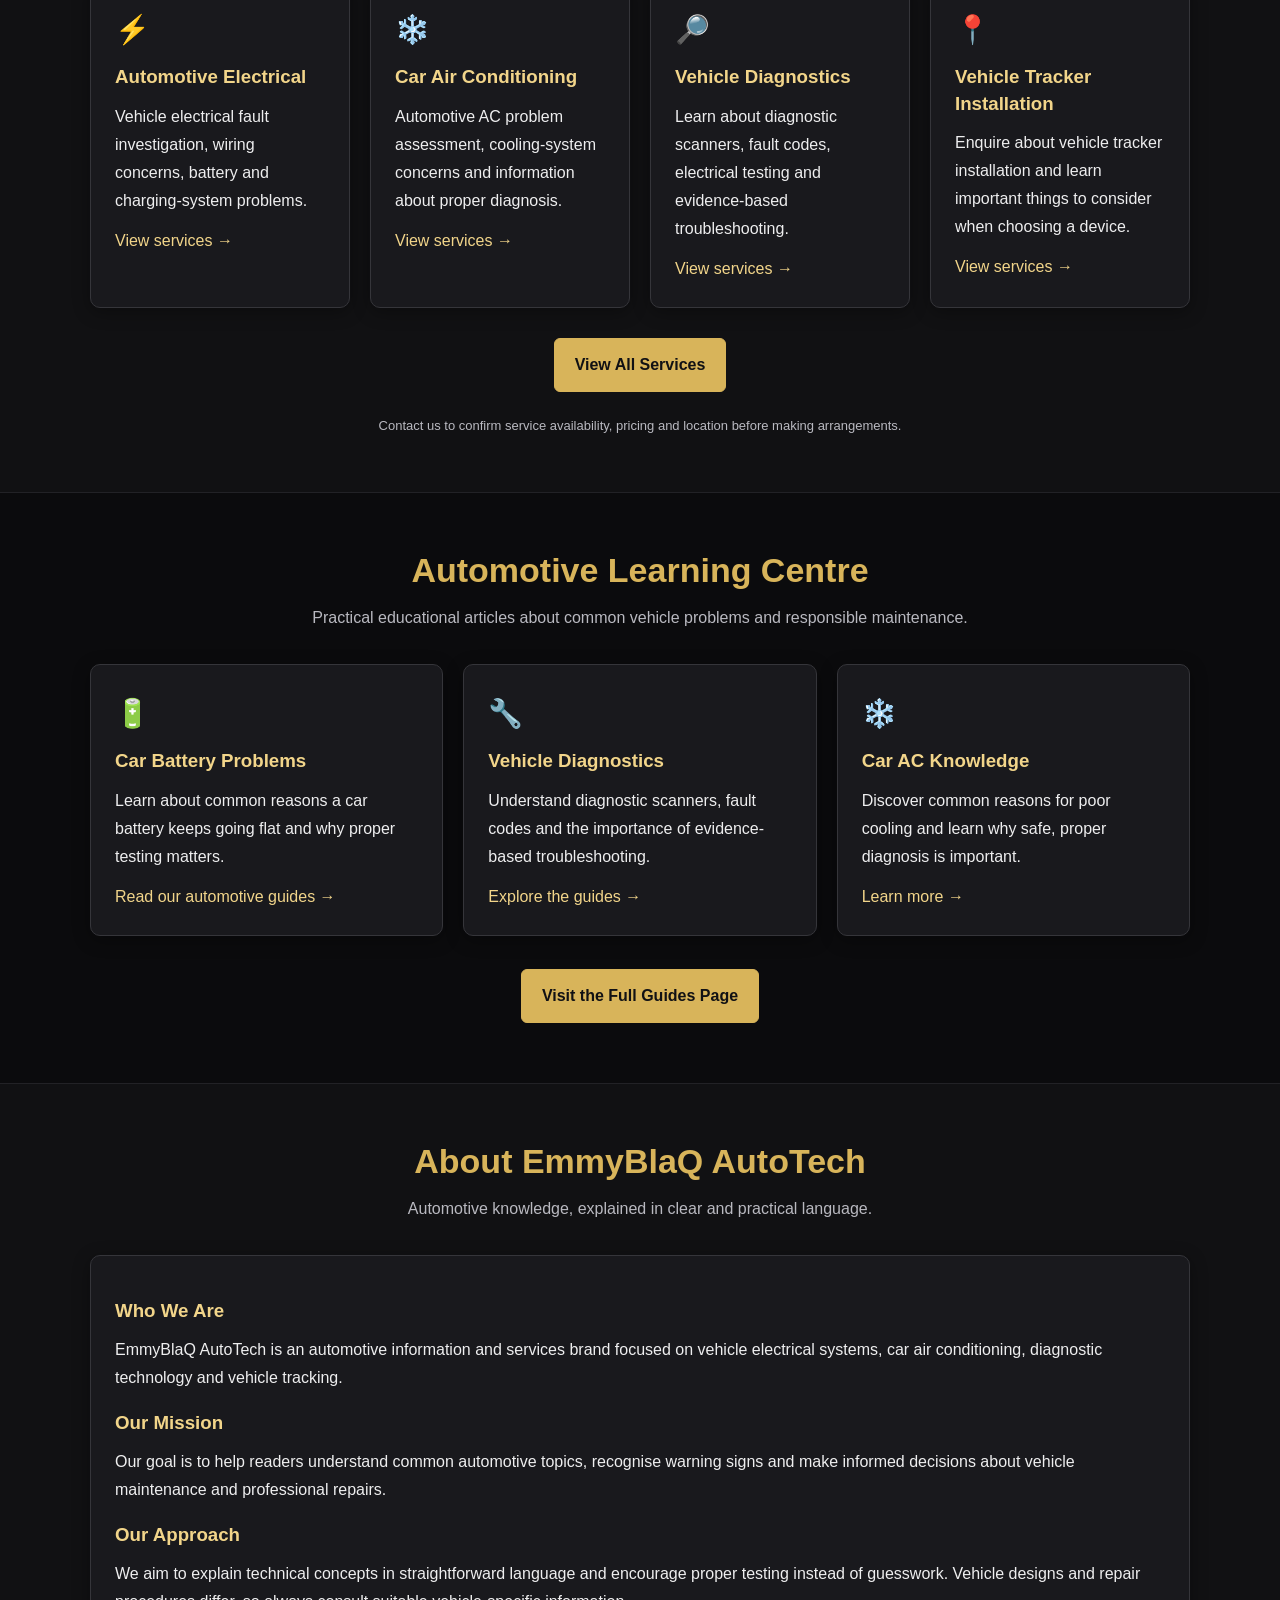
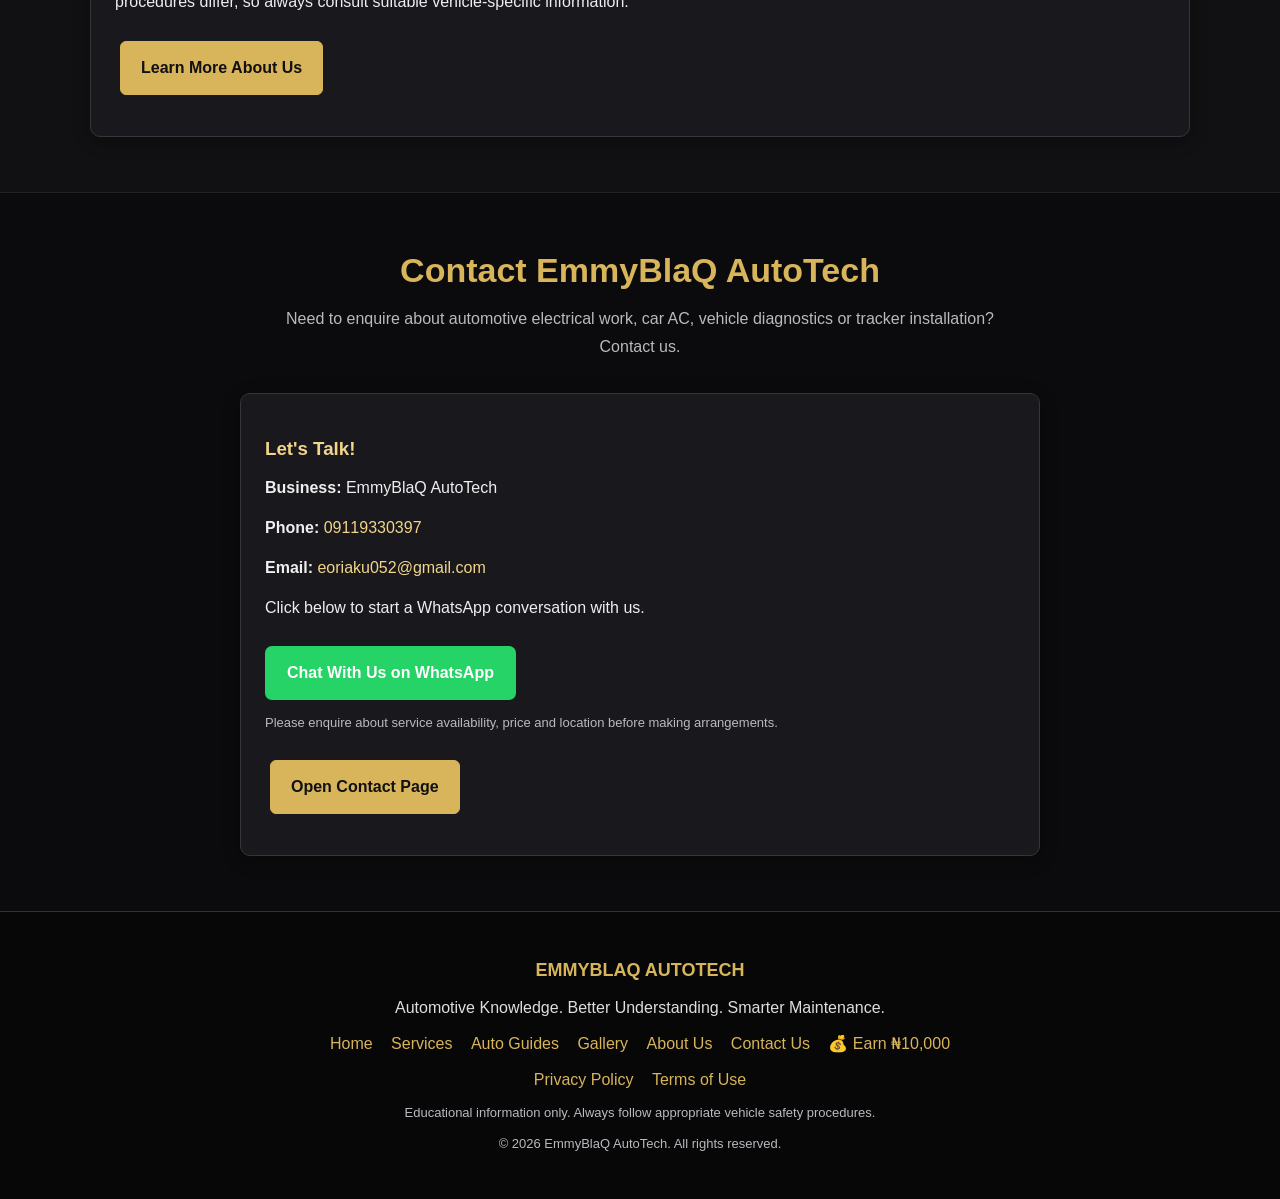
==== commit 0142eb41: "Fix navigation links and update services text Updated navigation links and text for services section" ====
--- a/index.html
+++ b/index.html
@@ -452,7 +452,7 @@
 
     <nav aria-label="Main navigation">
       <a href="index.html">Home</a>
-      <a href="#services">Services</a>
+      <a href="services.html">Services</a>
       <a href="guides.html">Auto Guides</a>
       <a href="gallery.html">Gallery</a>
       <a href="about.html">About Us</a>
@@ -464,7 +464,6 @@
 
 <main>
 
-<!-- HOME -->
 <section class="hero" id="home">
   <div class="hero-inner">
     <div class="eyebrow">Automotive Knowledge & Technology</div>
@@ -483,7 +482,6 @@
   </div>
 </section>
 
-<!-- REFERRAL REWARD PROMOTION -->
 <section id="referral-promotion" class="soft">
   <div class="container">
     <div class="referral-promo">
@@ -511,17 +509,17 @@
   </div>
 </section>
 
-<!-- QUICK LINKS TO SEPARATE PAGES -->
 <section>
   <div class="container">
     <h2 class="section-title">Explore EmmyBlaQ AutoTech</h2>
 
     <p class="section-intro">
-      Discover our automotive guides, work gallery, business information
-      and contact details using the separate pages below.
+      Discover our automotive guides, work gallery, services,
+      business information and contact details.
     </p>
 
     <div class="page-links">
+      <a href="services.html">Our Services</a>
       <a href="guides.html">Automotive Guides</a>
       <a href="gallery.html">Our Gallery</a>
       <a href="about.html">About EmmyBlaQ</a>
@@ -531,7 +529,6 @@
   </div>
 </section>
 
-<!-- SERVICES -->
 <section id="services" class="soft">
   <div class="container">
     <h2 class="section-title">Our Services & Areas of Expertise</h2>
@@ -550,7 +547,7 @@
           Vehicle electrical fault investigation, wiring concerns,
           battery and charging-system problems.
         </p>
-        <a href="contact.html">Make an enquiry →</a>
+        <a href="services.html">View services →</a>
       </article>
 
       <article class="card">
@@ -560,7 +557,7 @@
           Automotive AC problem assessment, cooling-system concerns
           and information about proper diagnosis.
         </p>
-        <a href="contact.html">Make an enquiry →</a>
+        <a href="services.html">View services →</a>
       </article>
 
       <article class="card">
@@ -570,7 +567,7 @@
           Learn about diagnostic scanners, fault codes, electrical
           testing and evidence-based troubleshooting.
         </p>
-        <a href="contact.html">Make an enquiry →</a>
+        <a href="services.html">View services →</a>
       </article>
 
       <article class="card">
@@ -580,9 +577,13 @@
           Enquire about vehicle tracker installation and learn
           important things to consider when choosing a device.
         </p>
-        <a href="contact.html">Make an enquiry →</a>
+        <a href="services.html">View services →</a>
       </article>
 
+    </div>
+
+    <div style="text-align:center;margin-top:25px;">
+      <a class="button" href="services.html">View All Services</a>
     </div>
 
     <p class="small" style="text-align:center;margin-top:18px;">
@@ -592,7 +593,6 @@
   </div>
 </section>
 
-<!-- GUIDES PREVIEW -->
 <section id="guides">
   <div class="container">
     <h2 class="section-title">Automotive Learning Centre</h2>
@@ -642,7 +642,6 @@
   </div>
 </section>
 
-<!-- ABOUT PREVIEW -->
 <section class="soft" id="about">
   <div class="container">
     <h2 class="section-title">About EmmyBlaQ AutoTech</h2>
@@ -684,7 +683,6 @@
   </div>
 </section>
 
-<!-- CONTACT PREVIEW -->
 <section id="contact">
   <div class="container">
     <h2 class="section-title">Contact EmmyBlaQ AutoTech</h2>
@@ -736,146 +734,6 @@
   </div>
 </section>
 
-<!-- PRIVACY POLICY -->
-<section id="privacy" class="soft">
-  <div class="container">
-    <h2 class="section-title">Privacy Policy</h2>
-
-    <div class="panel">
-      <p><strong>Last updated:</strong> October 11, 2026</p>
-
-      <h3>1. About This Website</h3>
-      <p>
-        EmmyBlaQ AutoTech publishes automotive information and
-        information about its services. This website does not
-        currently provide visitor accounts, a comment system or
-        a built-in contact form.
-      </p>
-
-      <h3>2. Technical Information</h3>
-      <p>
-        The website hosting provider may process technical information,
-        such as IP addresses, browser requests and security logs, to
-        deliver and protect its hosting services. Its handling of
-        information is subject to its own policies and applicable law.
-      </p>
-
-      <h3>3. Contacting Us</h3>
-      <p>
-        If you contact us using WhatsApp, email or a phone call,
-        the information you provide will also be handled according
-        to the relevant communication provider's policies and
-        applicable law.
-      </p>
-
-      <h3>4. Cookies and Advertising</h3>
-      <p>
-        The current website code does not intentionally set advertising
-        or analytics cookies. Hosting infrastructure and third-party
-        services may handle technical information under their own
-        policies.
-      </p>
-
-      <p>
-        Advertising services such as Google AdSense may use cookies
-        or similar technologies for advertising, measurement and fraud
-        prevention, subject to their policies, visitor choices and
-        applicable law.
-      </p>
-
-      <h3>5. External Websites</h3>
-      <p>
-        Links to third-party websites and services may have their
-        own privacy practices. We do not control those practices.
-        Review the relevant provider's policy before using its service.
-      </p>
-
-      <h3>6. Policy Updates</h3>
-      <p>
-        This policy may be updated as website features and services
-        change. We will publish the revised policy on this page.
-      </p>
-
-      <h3>7. Privacy Enquiries</h3>
-      <p>
-        For privacy questions, contact us at
-        <a href="mailto:eoriaku052@gmail.com">eoriaku052@gmail.com</a>.
-      </p>
-
-      <div class="notice">
-        This is a general privacy notice, not legal advice. It must
-        be reviewed and updated if the website begins collecting
-        additional information or uses new third-party services.
-      </div>
-    </div>
-  </div>
-</section>
-
-<!-- TERMS -->
-<section id="terms">
-  <div class="container">
-    <h2 class="section-title">Terms and Conditions</h2>
-
-    <div class="panel">
-      <p><strong>Last updated:</strong> October 11, 2026</p>
-
-      <h3>1. Using This Website</h3>
-      <p>
-        These terms apply to your use of EmmyBlaQ AutoTech.
-        Visitors must use the website lawfully and responsibly.
-      </p>
-
-      <h3>2. Educational Information</h3>
-      <p>
-        Articles are provided for general educational purposes.
-        They are not a substitute for professional inspection,
-        vehicle-specific service information or advice from a
-        qualified technician.
-      </p>
-
-      <h3>3. Vehicle Safety</h3>
-      <p>
-        Automotive work may involve electrical hazards, moving parts,
-        hot surfaces and pressurised systems. Follow appropriate
-        safety procedures and consult a qualified technician when
-        necessary.
-      </p>
-
-      <h3>4. Accuracy</h3>
-      <p>
-        We aim to provide useful information but cannot guarantee
-        that every article applies to every vehicle or situation.
-        Specifications and repair procedures differ between vehicles.
-      </p>
-
-      <h3>5. Intellectual Property</h3>
-      <p>
-        Unless otherwise stated, original written content on this
-        website belongs to EmmyBlaQ AutoTech. Please obtain permission
-        before reproducing substantial portions of our original text.
-      </p>
-
-      <h3>6. External Links</h3>
-      <p>
-        We are not responsible for the content, availability or
-        policies of external websites and services.
-      </p>
-
-      <h3>7. Changes</h3>
-      <p>
-        These terms may be updated as the website develops.
-        The latest version will be published on this page.
-      </p>
-
-      <h3>8. Contact</h3>
-      <p>
-        For questions about these terms, email
-        <a href="mailto:eoriaku052@gmail.com">eoriaku052@gmail.com</a>.
-      </p>
-    </div>
-  </div>
-</section>
-
 </main>
 
 <footer>
@@ -887,7 +745,7 @@
 
   <p>
     <a href="index.html">Home</a>
-    <a href="#services">Services</a>
+    <a href="services.html">Services</a>
     <a href="guides.html">Auto Guides</a>
     <a href="gallery.html">Gallery</a>
     <a href="about.html">About Us</a>
@@ -896,8 +754,8 @@
   </p>
 
   <p>
-    <a href="#privacy">Privacy Policy</a>
-    <a href="#terms">Terms & Conditions</a>
+    <a href="privacy.html">Privacy Policy</a>
+    <a href="terms.html">Terms of Use</a>
   </p>
 
   <p class="small">
@@ -911,7 +769,6 @@
   </p>
 </footer>
 
-<!-- FIXED WHATSAPP BUTTON -->
 <a
   class="whatsapp-float"
   href="https://wa.me/2349119330397?text=Hello%20EmmyBlaQ%20AutoTech%2C%20I%20found%20your%20website%20and%20I%20want%20to%20make%20an%20enquiry."
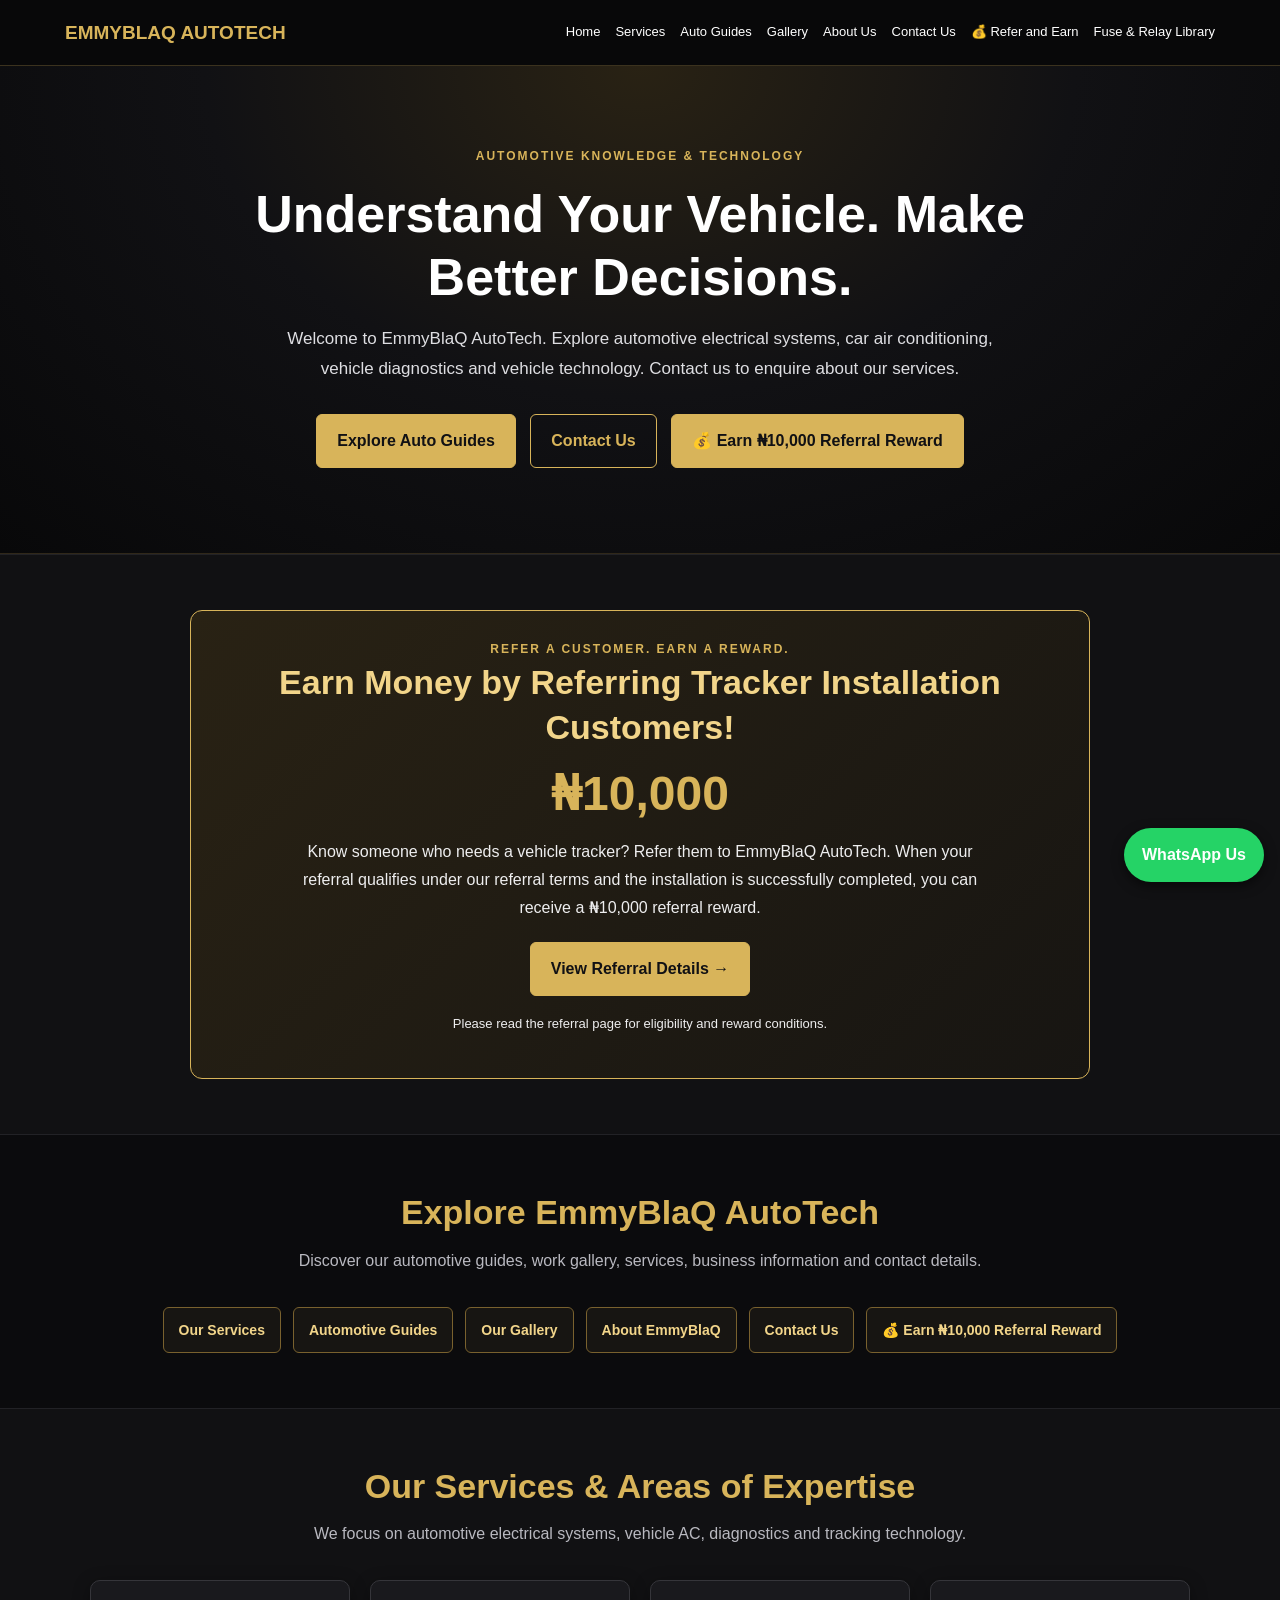
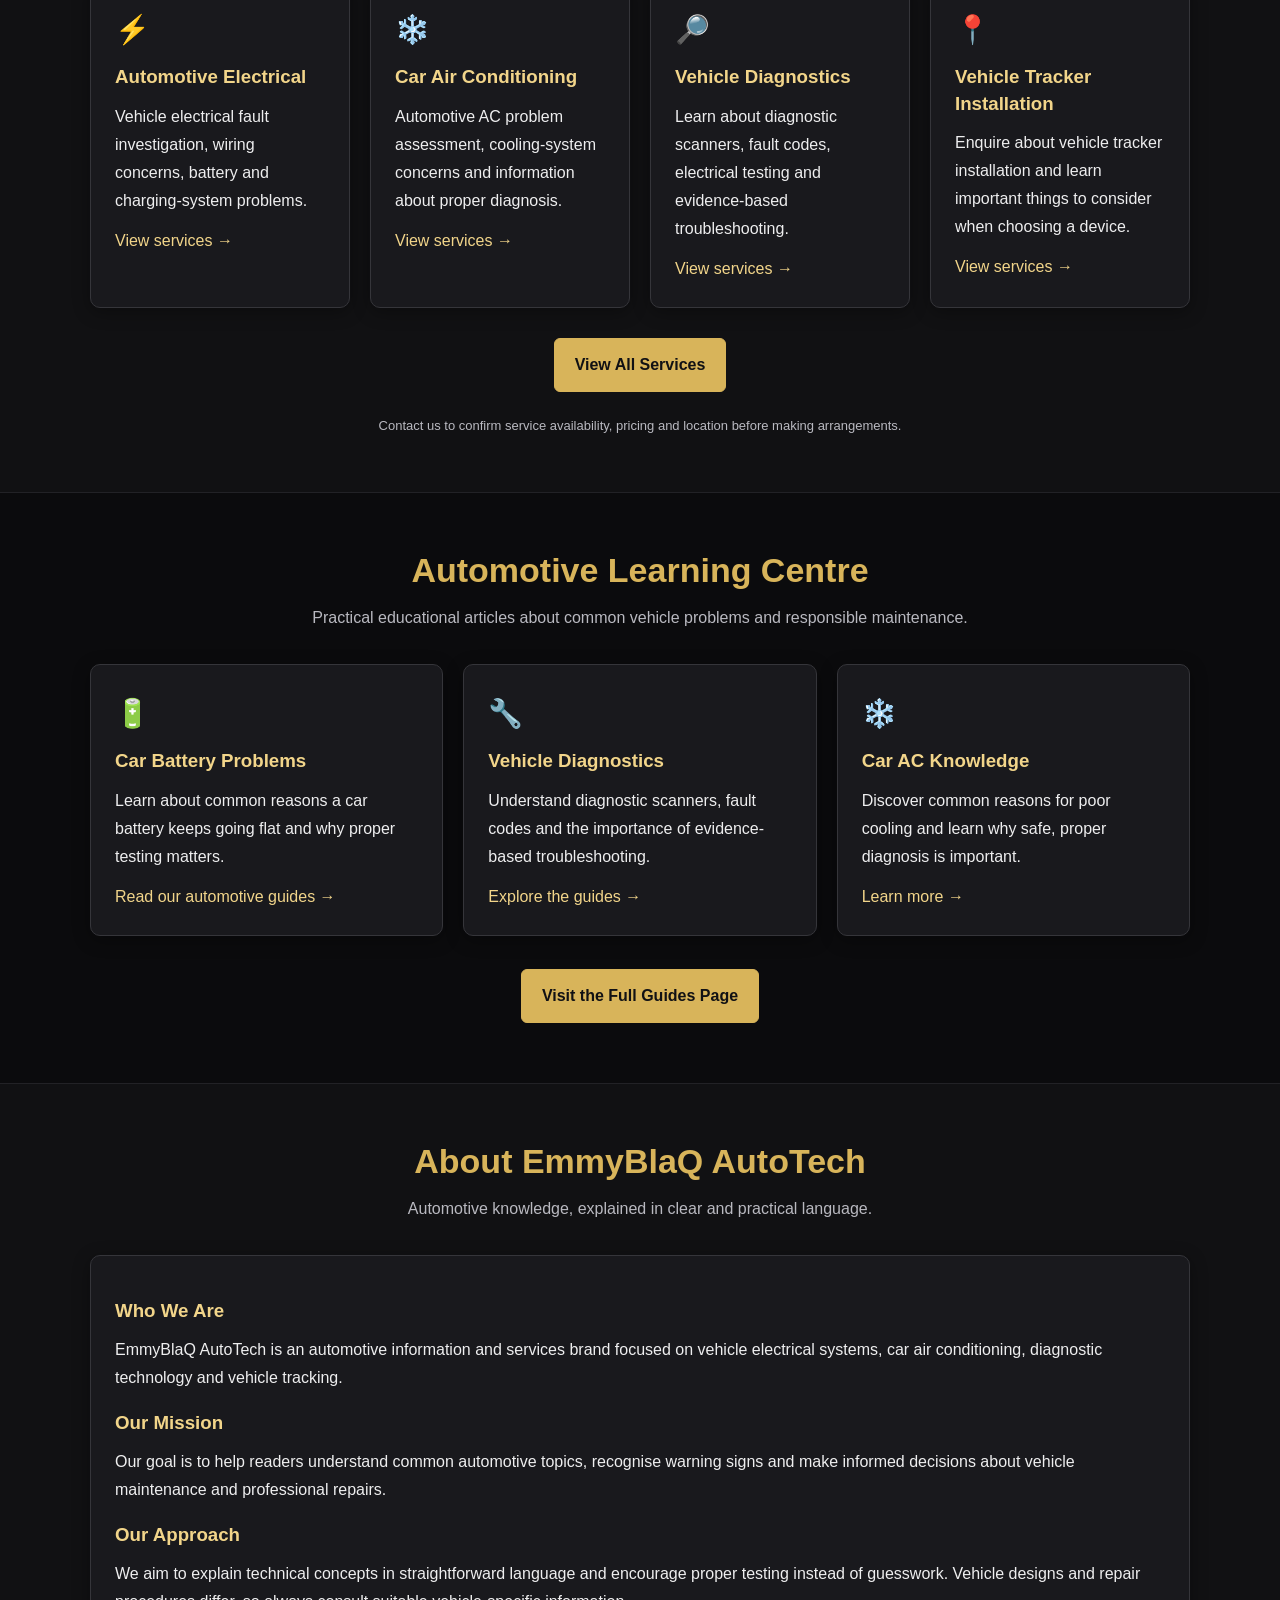
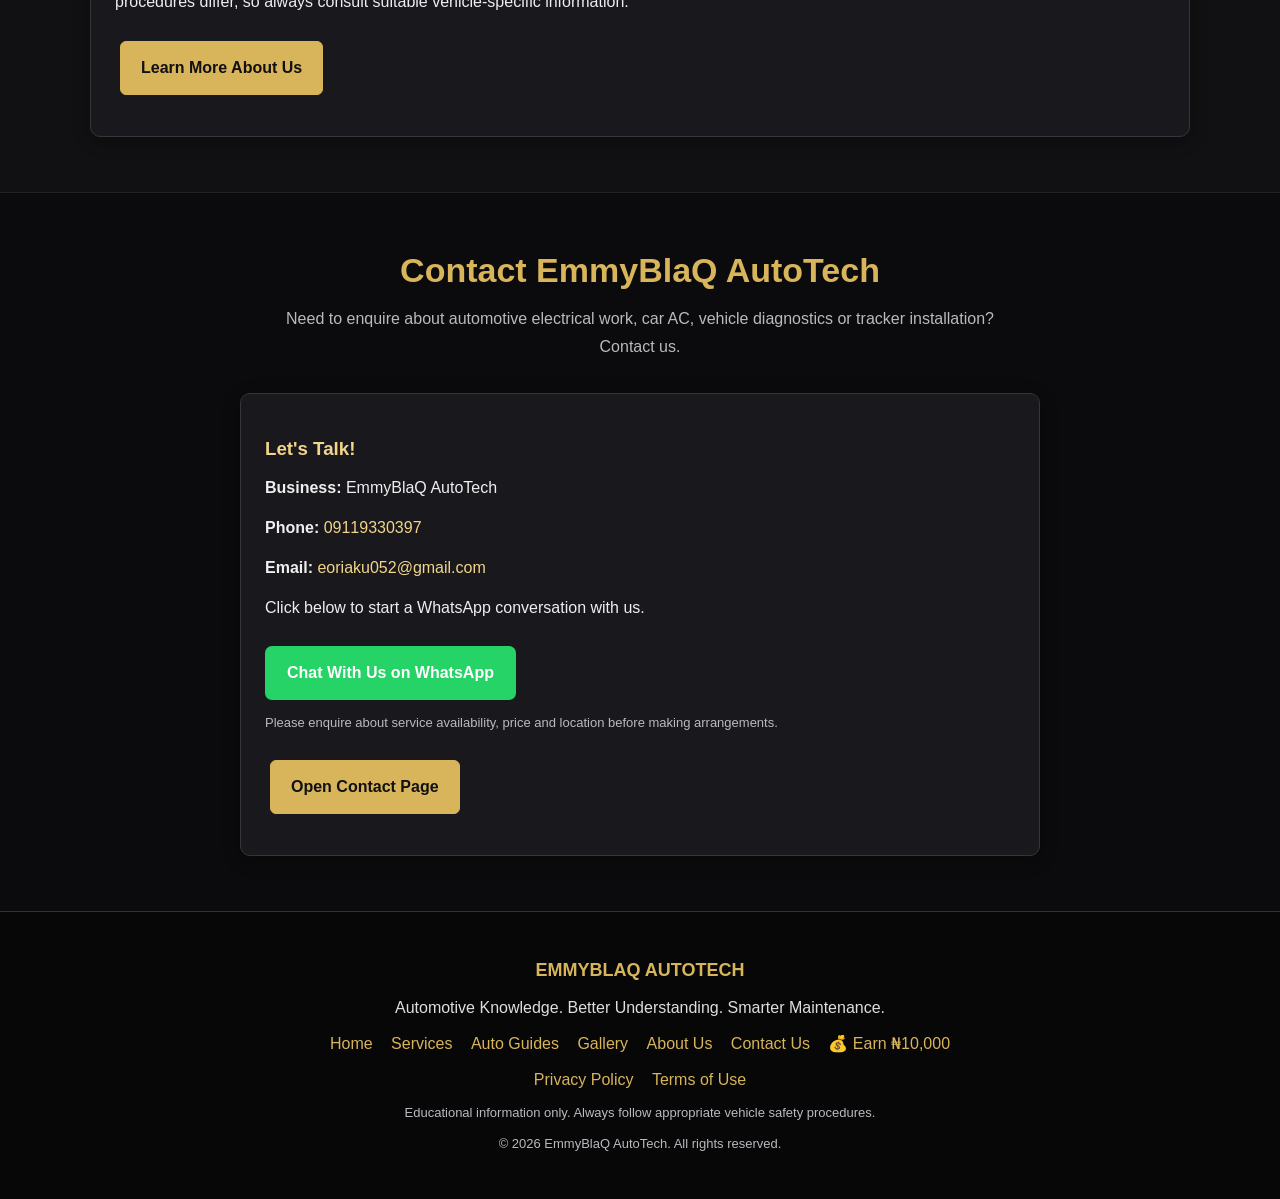
==== commit 210a6ff3: "Update index.html" ====
--- a/index.html
+++ b/index.html
@@ -457,7 +457,8 @@
       <a href="gallery.html">Gallery</a>
       <a href="about.html">About Us</a>
       <a href="contact.html">Contact Us</a>
-      <a href="referral.html">💰 Earn ₦10,000</a>
+      <a href="referral.html">💰 Refer and Earn</a>
+      <a href="fuse-relay.html">Fuse &amp; Relay Library</a>
     </nav>
   </div>
 </header>
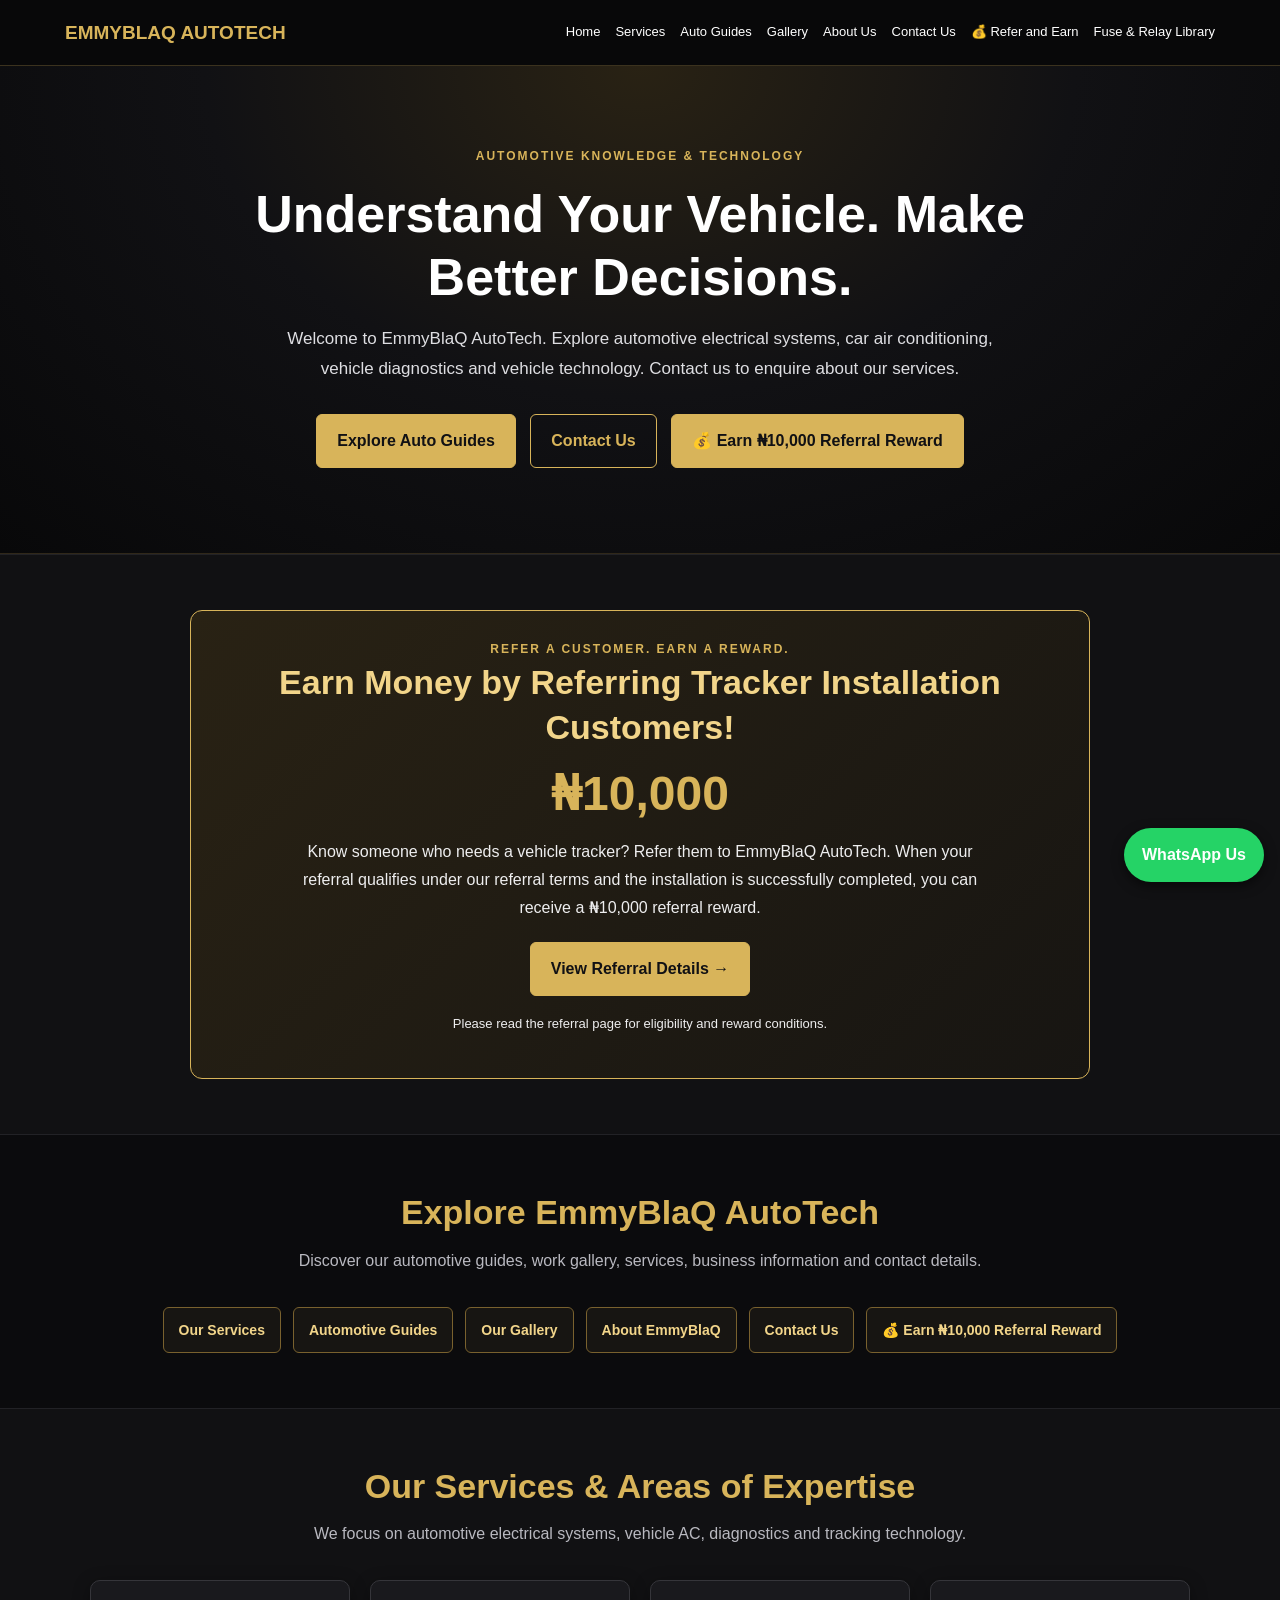
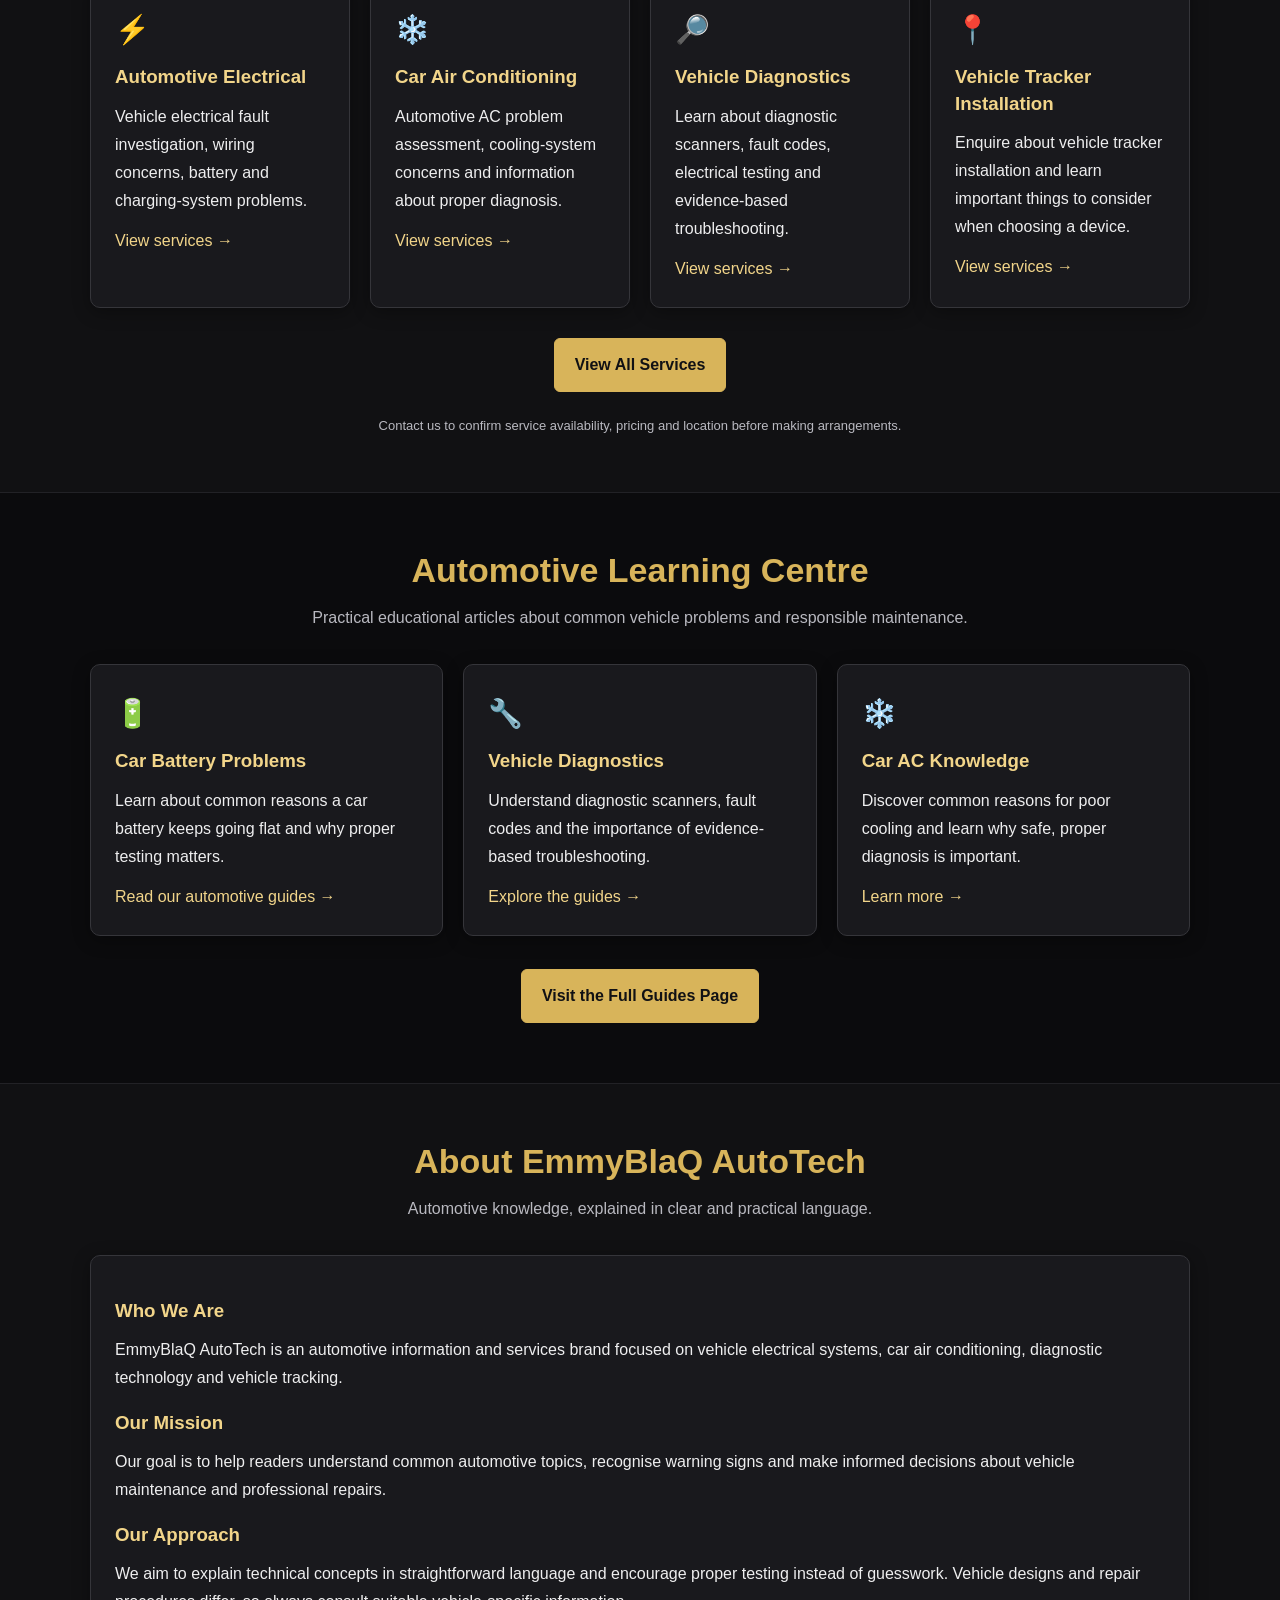
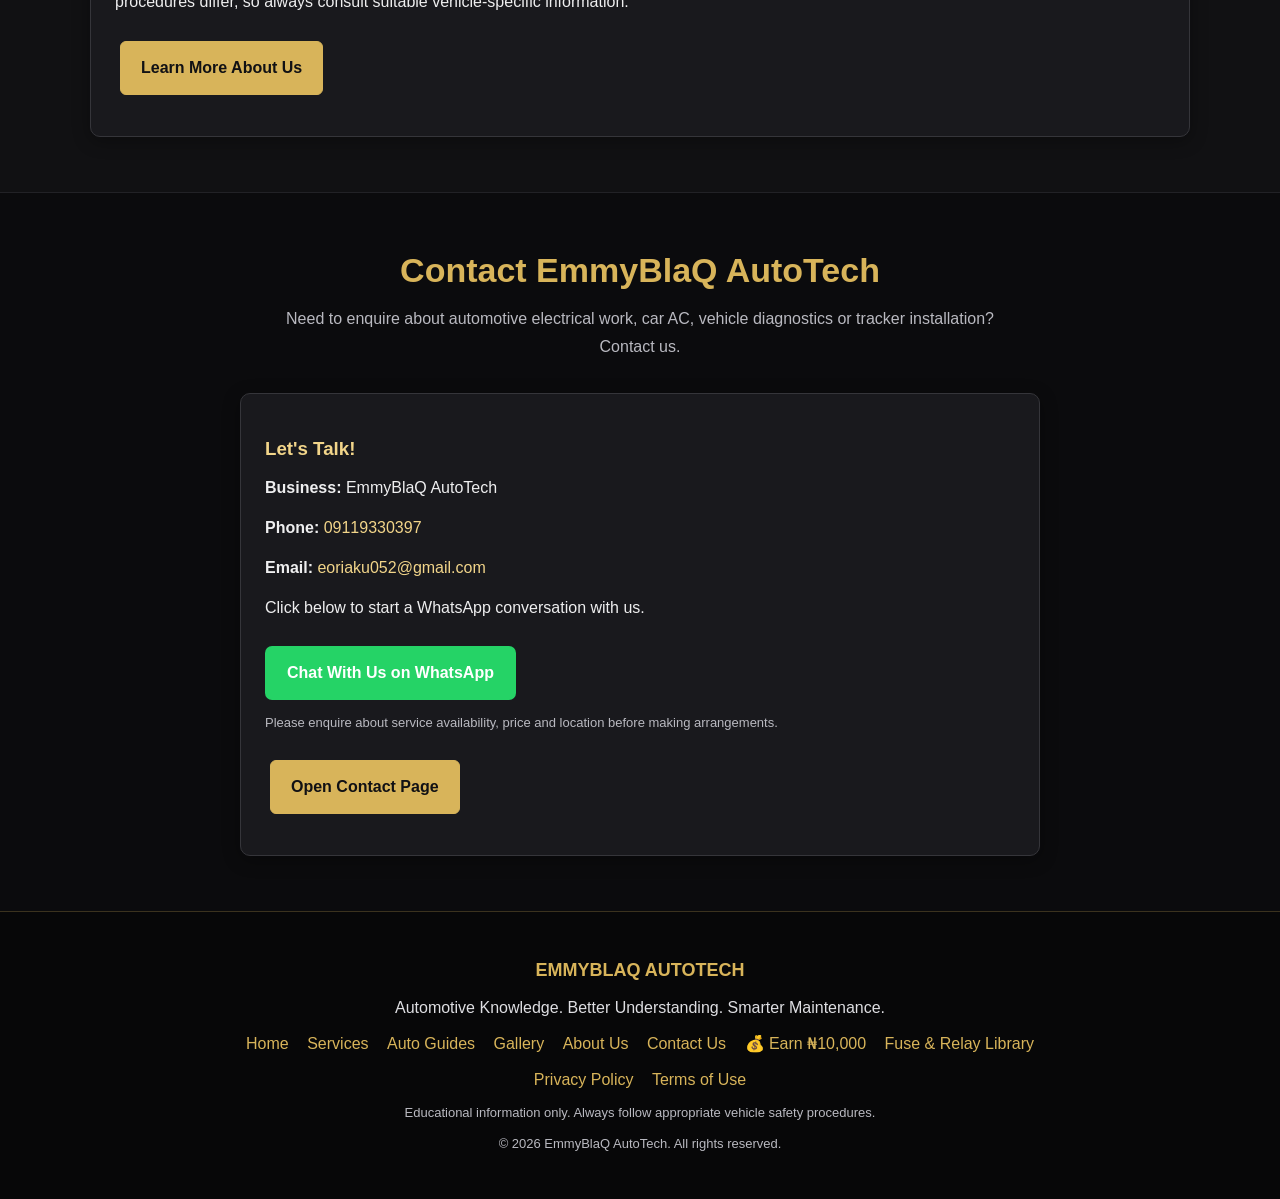
==== commit f577347f: "Add link to Fuse & Relay Library in index.html" ====
--- a/index.html
+++ b/index.html
@@ -752,6 +752,7 @@
     <a href="about.html">About Us</a>
     <a href="contact.html">Contact Us</a>
     <a href="referral.html">💰 Earn ₦10,000</a>
+    <a href="fuse-library.html">Fuse &amp; Relay Library</a>
   </p>
 
   <p>
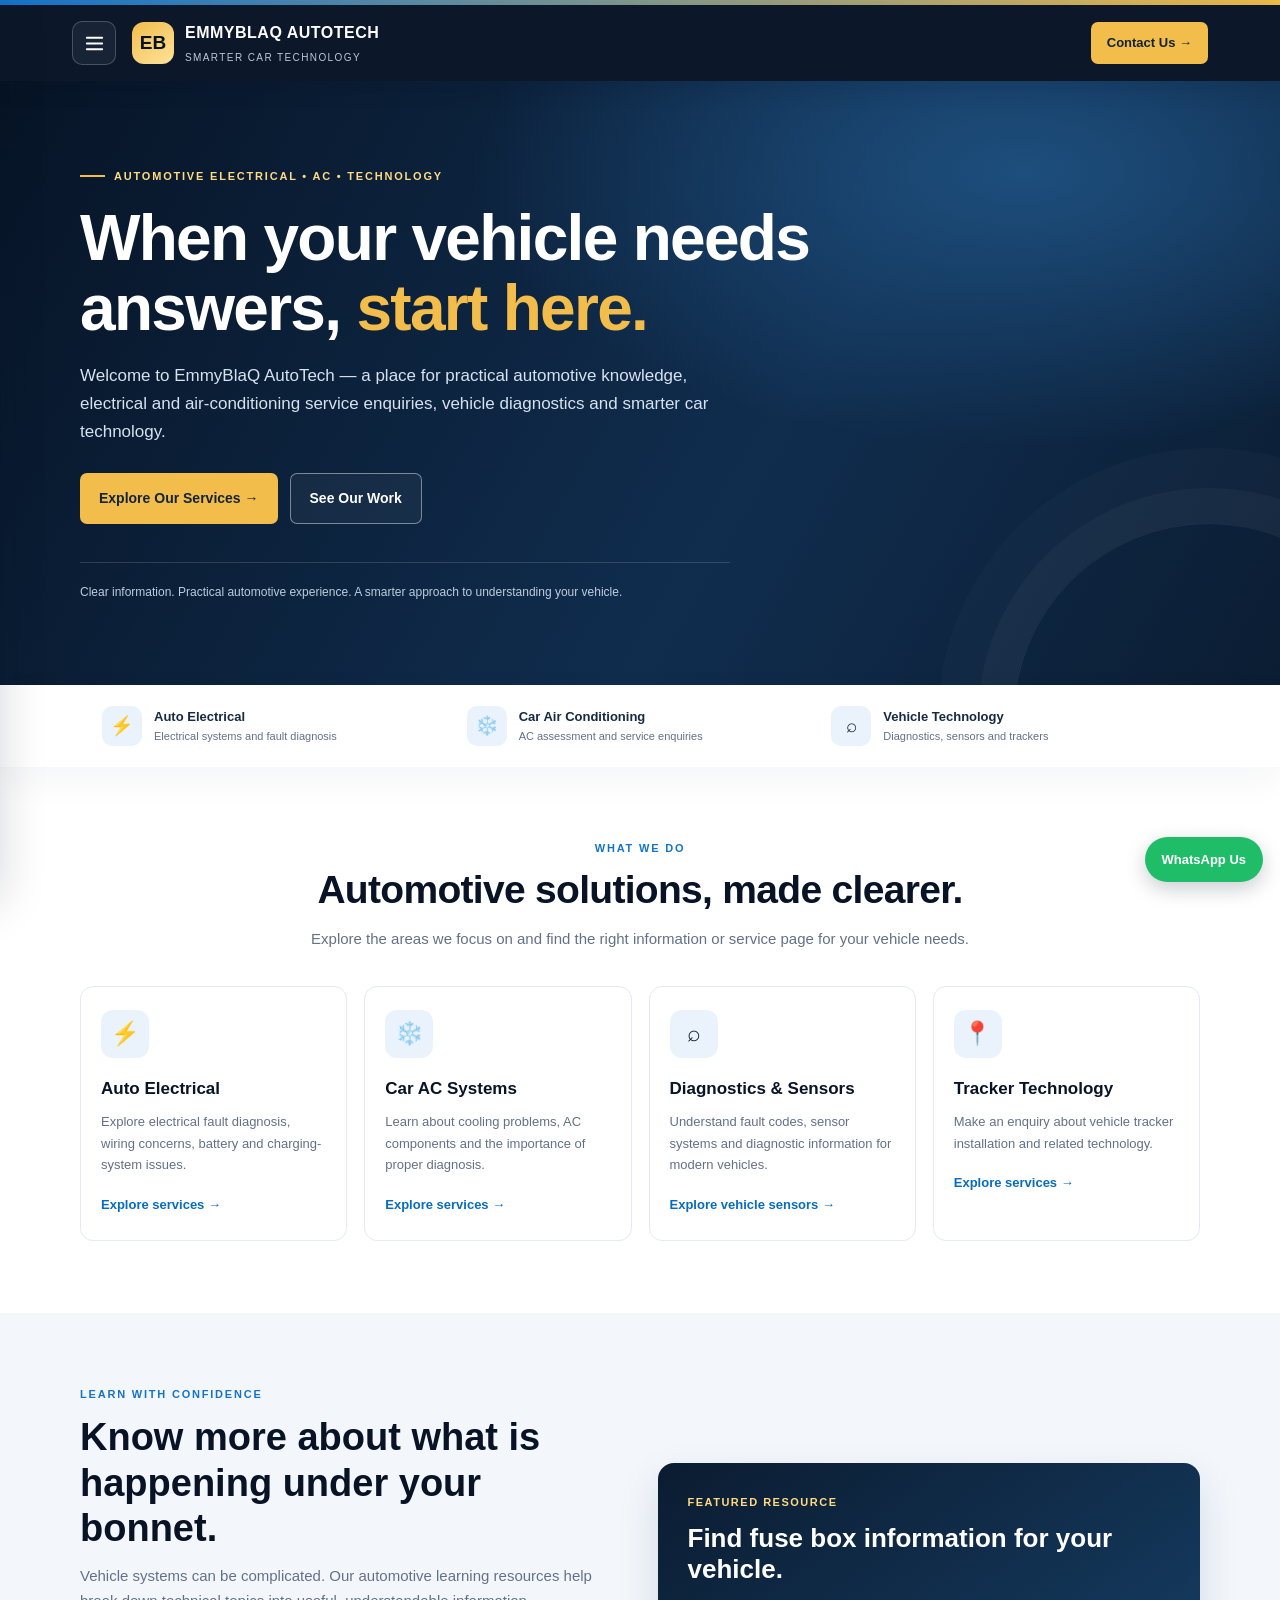
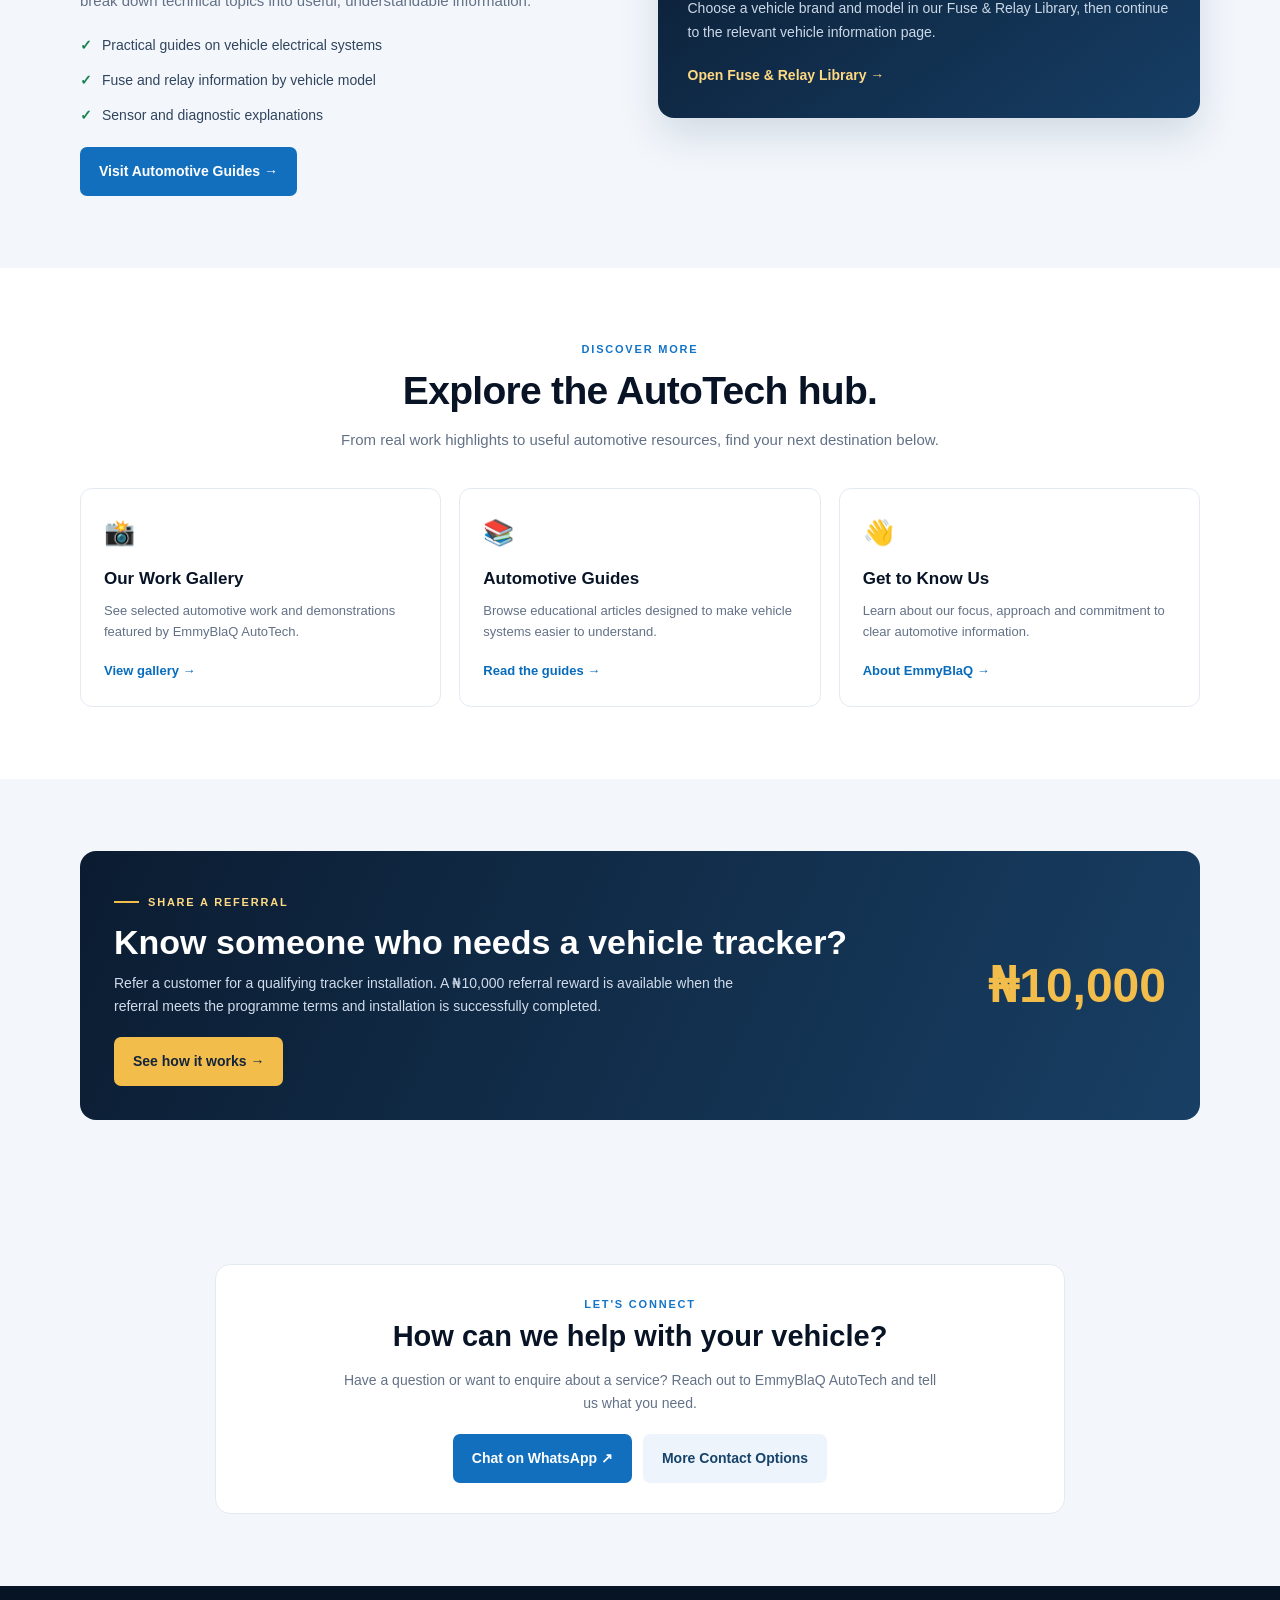
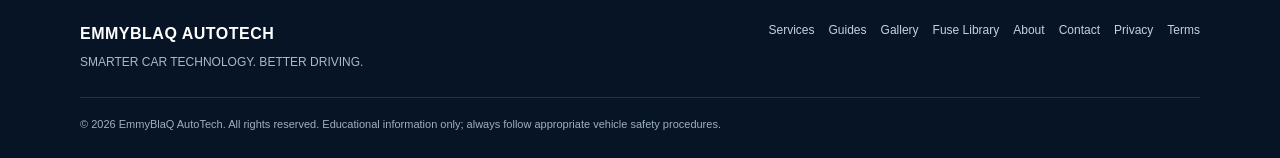
==== commit 33f033a3: "Update index.html" ====
--- a/index.html
+++ b/index.html
@@ -1,790 +1,437 @@
-
 <!DOCTYPE html>
 <html lang="en">
 <head>
-<script async src="https://pagead2.googlesyndication.com/pagead/js/adsbygoogle.js?client=ca-pub-5760610709240232"
-     crossorigin="anonymous"></script>
-
+<script async src="https://pagead2.googlesyndication.com/pagead/js/adsbygoogle.js?client=ca-pub-5760610709240232" crossorigin="anonymous"></script>
 <meta charset="UTF-8">
 <meta name="viewport" content="width=device-width, initial-scale=1">
-
-<title>EmmyBlaQ AutoTech | Automotive Electrical & AC Services</title>
-<meta name="description" content="EmmyBlaQ AutoTech provides automotive electrical information, car AC knowledge, vehicle diagnostics and vehicle tracker services. Contact us on WhatsApp.">
+<title>EmmyBlaQ AutoTech | Automotive Electrical, AC & Diagnostics</title>
+<meta name="description" content="Explore EmmyBlaQ AutoTech for automotive electrical and AC services, vehicle diagnostics, tracker installation enquiries and practical vehicle guides.">
 <meta name="robots" content="index,follow">
-<meta name="theme-color" content="#0b0b0d">
+<meta name="theme-color" content="#081426">
+<link rel="canonical" href="https://emmyblaqautotech.name.ng/">
 
 <style>
 :root {
-  --black:#0b0b0d;
-  --navy:#111114;
-  --gold:#d8b45a;
-  --gold-light:#f2d58a;
-  --green:#25D366;
+  --navy:#081426;
+  --navy2:#102746;
+  --blue:#1677d2;
+  --gold:#f2bd4b;
   --white:#fff;
-  --light:#121214;
-  --text:#eeeeef;
-  --muted:#b9b9c0;
-  --border:#35353a;
-  --panel:#19191d;
-}
-
-* {
-  box-sizing:border-box;
-  margin:0;
-  padding:0;
-}
-
-html {
-  scroll-behavior:smooth;
-  scroll-padding-top:25px;
-}
-
-body {
-  font-family:Arial,Helvetica,sans-serif;
-  background:var(--black);
-  color:var(--text);
-  line-height:1.75;
-}
-
-a {
-  color:var(--gold-light);
-  text-decoration:none;
-}
-
-a:hover {
-  color:var(--gold);
-}
-
-a:focus,button:focus {
-  outline:3px solid var(--gold);
-  outline-offset:3px;
-}
-
-header {
-  background:#080809;
-  color:white;
-  padding:16px 5%;
-  border-bottom:1px solid #3b321e;
-}
-
-.navbar {
-  max-width:1150px;
-  margin:auto;
-  display:flex;
-  justify-content:space-between;
-  align-items:center;
-  gap:15px;
-  flex-wrap:wrap;
-}
-
-.brand {
-  font-size:19px;
-  font-weight:800;
-  color:var(--gold);
-}
-
-nav {
-  display:flex;
-  gap:15px;
-  flex-wrap:wrap;
-}
-
-nav a {
-  color:white;
-  font-size:13px;
-}
-
-nav a:hover {
-  color:var(--gold);
-}
-
-.hero {
-  background:radial-gradient(ellipse at top,#292214 0%,#111114 48%,#080809 100%);
-  color:white;
-  padding:80px 6%;
-  text-align:center;
-  border-bottom:1px solid #302819;
-}
-
-.hero-inner {
-  max-width:850px;
-  margin:auto;
-}
-
-.eyebrow {
-  color:var(--gold);
-  font-weight:bold;
-  text-transform:uppercase;
-  letter-spacing:2px;
-  font-size:12px;
-}
-
-.hero h1 {
-  font-size:clamp(32px,6vw,52px);
-  line-height:1.2;
-  margin:16px 0;
-}
-
-.hero p {
-  max-width:720px;
-  margin:0 auto 25px;
-  color:#dedee2;
-  font-size:17px;
-}
-
-.button {
-  display:inline-block;
-  padding:12px 20px;
-  margin:5px;
-  border-radius:6px;
-  background:var(--gold);
-  color:#111114;
-  font-weight:bold;
-  border:1px solid var(--gold);
-}
-
-.button:hover {
-  background:var(--gold-light);
-  color:#080809;
-}
-
-.button.outline {
-  background:transparent;
-  color:var(--gold);
-  border:1px solid var(--gold);
-}
-
-.button.outline:hover {
-  background:var(--gold);
-  color:#111114;
-}
-
-.container {
-  max-width:1100px;
-  width:90%;
-  margin:auto;
-}
-
-section {
-  padding:55px 0;
-}
-
-.section-title {
-  color:var(--gold);
-  font-size:clamp(25px,4vw,34px);
-  text-align:center;
-  line-height:1.3;
-  margin-bottom:12px;
-}
-
-.section-intro {
-  max-width:760px;
-  text-align:center;
-  margin:0 auto 32px;
-  color:var(--muted);
-}
-
-.grid {
-  display:grid;
-  grid-template-columns:repeat(auto-fit,minmax(230px,1fr));
-  gap:20px;
-}
-
-.card,.article,.panel {
-  background:var(--panel);
-  padding:24px;
-  border-radius:10px;
-  border:1px solid var(--border);
-  box-shadow:0 4px 18px #0005;
-}
-
-.card:hover,.article:hover {
-  border-color:#8d7135;
-}
-
-.card h3,.article h3,.panel h3 {
-  color:var(--gold-light);
-  line-height:1.4;
-  margin-bottom:12px;
-}
-
-.card p,.article p,.panel p {
-  margin-bottom:12px;
-}
-
-.icon {
-  font-size:28px;
-  margin-bottom:10px;
-}
-
-.soft {
-  background:#111113;
-  border-top:1px solid #222226;
-  border-bottom:1px solid #222226;
-}
-
-.article-list {
-  display:grid;
-  gap:22px;
-  max-width:900px;
-  margin:auto;
-}
-
-.article h2 {
-  color:var(--gold);
-  font-size:23px;
-  line-height:1.4;
-  margin-bottom:12px;
-}
-
-.article h3,.panel h3 {
-  margin-top:18px;
-}
-
-.article ul,.article ol,.panel ul {
-  padding-left:22px;
-  margin:10px 0 16px;
-}
-
-.article li,.panel li {
-  margin-bottom:8px;
-}
-
-.tag {
-  display:inline-block;
-  font-size:12px;
-  font-weight:bold;
-  background:#302817;
-  color:var(--gold-light);
-  padding:4px 9px;
-  border-radius:20px;
-  margin-bottom:12px;
-}
-
-.notice {
-  padding:16px;
-  background:#292214;
-  color:#f3e6c2;
-  border-left:4px solid var(--gold);
-  border-radius:5px;
-  margin-top:18px;
-}
-
-.contact-box {
-  max-width:800px;
-  margin:auto;
-}
-
-.contact-box a:not(.whatsapp-button) {
-  overflow-wrap:anywhere;
-}
-
-.whatsapp-button {
-  display:inline-block;
-  background:var(--green);
-  color:white;
-  padding:13px 22px;
-  border-radius:7px;
-  font-weight:bold;
-  margin:12px 0;
-}
-
-.whatsapp-button:hover {
-  background:#128C7E;
-  color:white;
-}
-
-.whatsapp-float {
-  position:fixed;
-  right:16px;
-  bottom:18px;
-  z-index:999;
-  background:var(--green);
-  color:white;
-  padding:13px 18px;
-  border-radius:50px;
-  font-weight:bold;
-  box-shadow:0 4px 12px #0008;
-}
-
-.whatsapp-float:hover {
-  background:#128C7E;
-  color:white;
-}
-
-.small {
-  font-size:13px;
-  color:var(--muted);
-}
-
-footer {
-  background:#070708;
-  color:#dedee2;
-  text-align:center;
-  padding:35px 5%;
-  border-top:1px solid #3b321e;
-}
-
-footer p {
-  margin:8px 0;
-}
-
-footer a {
-  color:var(--gold);
-  margin:0 7px;
-}
-
-footer .small {
-  color:#b9b9c0;
-}
-
-.page-links {
-  display:flex;
-  flex-wrap:wrap;
-  justify-content:center;
-  gap:12px;
-  margin:25px auto 0;
-}
-
-.page-links a {
-  display:inline-block;
-  border:1px solid #79612e;
-  background:#171512;
-  color:var(--gold-light);
-  padding:10px 15px;
-  border-radius:6px;
-  font-weight:bold;
-  font-size:14px;
-}
-
-.page-links a:hover {
-  background:var(--gold);
-  color:#111114;
-}
-
-.referral-promo {
-  max-width:900px;
-  margin:0 auto;
-  padding:28px 20px;
-  text-align:center;
-  background:linear-gradient(135deg,#292214,#171512);
-  border:1px solid var(--gold);
-  border-radius:12px;
-}
-
-.referral-promo h2 {
-  color:var(--gold-light);
-  font-size:clamp(24px,4vw,34px);
-  line-height:1.35;
-  margin-bottom:12px;
-}
-
-.referral-promo p {
-  max-width:700px;
-  margin:0 auto 15px;
-  color:#eeeeef;
-}
-
-.referral-amount {
-  display:block;
-  color:var(--gold);
-  font-size:clamp(32px,7vw,48px);
-  font-weight:800;
-  line-height:1.3;
-  margin:12px 0;
-}
-
-@media(max-width:650px) {
-  header {
-    padding:16px 5%;
-  }
-
-  .navbar {
-    justify-content:center;
-  }
-
-  nav {
-    justify-content:center;
-    gap:10px 14px;
-  }
-
-  nav a {
-    font-size:13px;
-  }
-
-  .hero {
-    padding:58px 5%;
-  }
-
-  .hero p {
-    font-size:16px;
-  }
-
-  section {
-    padding:42px 0;
-  }
-
-  .container {
-    width:92%;
-  }
-
-  .card,.article,.panel {
-    padding:20px;
-  }
-
-  .page-links {
-    gap:9px;
-  }
-
-  .page-links a {
-    padding:9px 11px;
-    font-size:13px;
-  }
+  --ink:#172437;
+  --muted:#637187;
+  --pale:#f3f7fc;
+  --line:#e3eaf2;
+  --green:#20bd68;
+}
+*{box-sizing:border-box;margin:0;padding:0}
+html{scroll-behavior:smooth;scroll-padding-top:90px}
+body{font-family:Arial,Helvetica,sans-serif;color:var(--ink);background:#fff;line-height:1.65}
+a{color:inherit;text-decoration:none}
+a:focus-visible,button:focus-visible{outline:3px solid var(--gold);outline-offset:3px}
+
+.topbar{height:5px;background:linear-gradient(90deg,var(--blue),var(--gold))}
+header{position:sticky;top:0;z-index:100;background:rgba(8,20,38,.98);color:#fff;box-shadow:0 5px 22px #06132624}
+.navbar{max-width:1180px;margin:auto;min-height:76px;padding:12px 22px;display:flex;align-items:center;gap:16px}
+.menu-toggle{width:44px;height:44px;border:1px solid #ffffff35;border-radius:10px;background:#ffffff0d;color:#fff;display:grid;place-items:center;cursor:pointer;flex:0 0 auto}
+.menu-toggle svg{width:23px;height:23px}
+.brand{display:flex;align-items:center;gap:11px;min-width:0}
+.brand-mark{width:42px;height:42px;border-radius:12px;background:linear-gradient(145deg,var(--gold),#ffe29a);color:var(--navy);font-weight:900;display:grid;place-items:center;font-size:19px}
+.brand-name{font-weight:900;letter-spacing:.5px;font-size:16px;line-height:1.2}
+.brand-tag{display:block;color:#b8c8dc;font-size:10px;letter-spacing:1.4px;margin-top:4px}
+.header-contact{margin-left:auto;background:var(--gold);color:#132238;padding:10px 16px;border-radius:7px;font-size:13px;font-weight:800;white-space:nowrap}
+.header-contact:hover,.btn-gold:hover{background:#ffda83}
+
+.menu-backdrop{position:fixed;inset:0;background:#06132699;z-index:110;opacity:0;visibility:hidden;transition:.25s}
+.side-menu{position:fixed;z-index:120;top:0;left:0;width:min(340px,88vw);height:100dvh;background:#fff;transform:translateX(-105%);transition:transform .28s ease;box-shadow:15px 0 45px #06132630;display:flex;flex-direction:column}
+body.menu-open .menu-backdrop{opacity:1;visibility:visible}
+body.menu-open .side-menu{transform:translateX(0)}
+.menu-head{padding:25px 22px;background:var(--navy);color:#fff;display:flex;align-items:center;justify-content:space-between}
+.menu-head strong{font-size:16px}
+.menu-close{width:38px;height:38px;border:1px solid #ffffff45;background:transparent;color:#fff;border-radius:8px;font-size:24px;cursor:pointer}
+.menu-label{padding:20px 22px 8px;color:#8290a3;font-size:10px;font-weight:800;letter-spacing:1.5px;text-transform:uppercase}
+.menu-links{padding:0 12px 20px;overflow:auto}
+.menu-links a{display:flex;align-items:center;gap:13px;padding:13px 12px;border-radius:8px;color:#1b2b40;font-weight:700;font-size:14px}
+.menu-links a:hover{background:#edf4fc;color:#0969bd}
+.menu-icon{width:28px;text-align:center;font-size:17px}
+.menu-foot{margin-top:auto;padding:18px 22px;border-top:1px solid var(--line);font-size:12px;color:var(--muted)}
+
+.hero{position:relative;overflow:hidden;background:radial-gradient(ellipse at 80% 15%,#1d4e7d 0,transparent 38%),linear-gradient(120deg,#071426 0%,#102d4e 60%,#0b1d33 100%);color:#fff;padding:78px 22px 82px}
+.hero:after{content:"";position:absolute;width:390px;height:390px;border:1px solid #ffffff12;border-radius:50%;right:-125px;bottom:-230px;box-shadow:0 0 0 35px #ffffff08,0 0 0 75px #ffffff05}
+.hero-inner{max-width:1120px;margin:auto;position:relative;z-index:1}
+.eyebrow{display:inline-flex;align-items:center;gap:9px;color:#ffda83;font-weight:800;letter-spacing:1.8px;text-transform:uppercase;font-size:11px}
+.eyebrow:before{content:"";width:25px;height:2px;background:var(--gold)}
+.hero h1{font-size:clamp(36px,6vw,64px);line-height:1.08;letter-spacing:-1.7px;max-width:760px;margin:19px 0}
+.hero h1 span{color:var(--gold)}
+.hero-copy{font-size:17px;color:#d7e2ef;max-width:650px;margin-bottom:27px}
+.hero-actions{display:flex;flex-wrap:wrap;gap:12px}
+.btn{display:inline-flex;justify-content:center;align-items:center;gap:9px;padding:13px 19px;border-radius:7px;font-size:14px;font-weight:800;transition:.2s}
+.btn-gold{background:var(--gold);color:#14243a}
+.btn-outline{border:1px solid #ffffff70;color:#fff;background:#ffffff0b}
+.btn-outline:hover{background:#ffffff1b}
+.hero-note{margin-top:38px;padding-top:20px;border-top:1px solid #ffffff25;color:#bdcde0;font-size:12px;max-width:650px}
+
+.trust-strip{background:#fff;box-shadow:0 12px 35px #0b25400c;position:relative;z-index:2}
+.trust-inner{max-width:1120px;margin:auto;padding:21px 22px;display:grid;grid-template-columns:repeat(3,1fr);gap:18px}
+.trust-item{display:flex;align-items:center;gap:12px}
+.trust-icon{width:40px;height:40px;border-radius:10px;background:#eaf3fc;display:grid;place-items:center;font-size:19px}
+.trust-item strong{display:block;font-size:13px;color:#172a42}
+.trust-item small{display:block;color:var(--muted);font-size:11px}
+
+section{padding:72px 22px}
+.container{max-width:1120px;margin:auto}
+.section-kicker{text-align:center;color:#1474c7;text-transform:uppercase;font-weight:800;letter-spacing:1.8px;font-size:11px}
+.section-title{text-align:center;color:var(--navy);font-size:clamp(27px,4vw,39px);line-height:1.2;letter-spacing:-.7px;margin:10px 0 13px}
+.section-intro{max-width:700px;margin:0 auto 35px;text-align:center;color:var(--muted);font-size:15px}
+
+.services-grid{display:grid;grid-template-columns:repeat(4,1fr);gap:17px}
+.service-card{border:1px solid var(--line);border-radius:13px;padding:23px 20px;background:#fff;transition:.2s}
+.service-card:hover{transform:translateY(-4px);box-shadow:0 14px 35px #10274612;border-color:#b7d5f1}
+.service-icon{width:48px;height:48px;display:grid;place-items:center;border-radius:12px;background:#eaf3fc;font-size:23px;margin-bottom:17px}
+.service-card h3{color:var(--navy);font-size:17px;margin-bottom:8px}
+.service-card p{font-size:13px;color:var(--muted);margin-bottom:15px}
+.text-link{color:#086cbd;font-weight:800;font-size:13px}
+.text-link:hover{text-decoration:underline}
+
+.feature-band{background:var(--pale)}
+.feature-grid{display:grid;grid-template-columns:1fr 1fr;gap:35px;align-items:center}
+.feature-copy h2{font-size:clamp(27px,4vw,38px);color:var(--navy);line-height:1.2;margin:12px 0}
+.feature-copy p{color:var(--muted);font-size:15px;margin-bottom:20px}
+.feature-list{display:grid;gap:12px;margin:20px 0}
+.feature-list div{display:flex;gap:10px;align-items:flex-start;font-size:14px;color:#31445d}
+.check{color:#16834e;font-weight:900}
+.feature-panel{border-radius:16px;padding:30px;background:linear-gradient(145deg,#0b1c31,#163e65);color:#fff;box-shadow:0 18px 40px #0b254022}
+.feature-panel .mini-label{color:#ffda83;font-size:11px;text-transform:uppercase;letter-spacing:1.5px;font-weight:800}
+.feature-panel h3{font-size:26px;line-height:1.2;margin:12px 0}
+.feature-panel p{color:#cbd8e7;font-size:14px;margin-bottom:18px}
+.feature-panel a{color:#ffda83;font-weight:800;font-size:14px}
+
+.resource-grid{display:grid;grid-template-columns:repeat(3,1fr);gap:18px}
+.resource{padding:23px;border-radius:12px;background:#fff;border:1px solid var(--line)}
+.resource-icon{font-size:25px;margin-bottom:12px}
+.resource h3{font-size:17px;color:var(--navy);margin-bottom:7px}
+.resource p{font-size:13px;color:var(--muted);margin-bottom:14px}
+
+.referral{background:linear-gradient(115deg,#0b1c31,#183f64);color:#fff;border-radius:16px;padding:34px;display:flex;align-items:center;justify-content:space-between;gap:25px}
+.referral .eyebrow{color:#ffda83}
+.referral h2{font-size:clamp(23px,3.5vw,34px);line-height:1.2;margin:10px 0}
+.referral p{color:#d0dceb;font-size:14px;max-width:620px}
+.reward{font-size:clamp(32px,5vw,48px);font-weight:900;color:var(--gold);white-space:nowrap}
+
+.contact-section{background:#f3f7fc}
+.contact-card{max-width:850px;margin:auto;background:#fff;border:1px solid var(--line);border-radius:15px;padding:30px;text-align:center}
+.contact-card h2{color:var(--navy);font-size:29px;margin-bottom:8px}
+.contact-card p{color:var(--muted);font-size:14px;margin:0 auto 19px;max-width:600px}
+.contact-actions{display:flex;justify-content:center;gap:11px;flex-wrap:wrap}
+.btn-blue{background:#126fbe;color:#fff}
+.btn-blue:hover{background:#0c5797}
+.btn-light{background:#edf4fb;color:#17436b}
+
+footer{background:#071426;color:#c5d1df;padding:35px 22px 25px}
+.footer-inner{max-width:1120px;margin:auto;display:flex;justify-content:space-between;gap:25px;flex-wrap:wrap}
+.footer-brand{color:#fff;font-weight:900;letter-spacing:.5px}
+.footer-tag{font-size:12px;color:#a9b9cc;margin-top:6px}
+.footer-links{display:flex;flex-wrap:wrap;gap:14px;font-size:12px}
+.footer-links a:hover{color:var(--gold)}
+.footer-bottom{max-width:1120px;margin:24px auto 0;border-top:1px solid #ffffff20;padding-top:17px;font-size:11px;color:#9eafc3}
+.whatsapp-float{position:fixed;right:17px;bottom:18px;z-index:90;background:var(--green);color:#fff;padding:12px 17px;border-radius:50px;font-size:13px;font-weight:900;box-shadow:0 7px 20px #06132635}
+.whatsapp-float:hover{background:#159b54}
+
+@media(max-width:850px){
+  .services-grid{grid-template-columns:repeat(2,1fr)}
+  .feature-grid{grid-template-columns:1fr}
+  .resource-grid{grid-template-columns:1fr 1fr}
+  .referral{align-items:flex-start;flex-direction:column}
+  .trust-inner{grid-template-columns:1fr 1fr}
+}
+@media(max-width:540px){
+  .navbar{min-height:68px;padding:10px 15px}
+  .brand-name{font-size:14px}
+  .brand-tag{font-size:9px}
+  .brand-mark{width:38px;height:38px}
+  .header-contact{padding:9px 11px;font-size:11px}
+  .hero{padding:62px 19px 65px}
+  .hero h1{font-size:39px}
+  .hero-copy{font-size:15px}
+  .hero-actions .btn{width:100%}
+  .trust-inner{grid-template-columns:1fr;gap:14px;padding:19px}
+  .services-grid,.resource-grid{grid-template-columns:1fr}
+  section{padding:56px 18px}
+  .feature-panel{padding:24px}
+  .referral{padding:25px 22px}
+  .contact-card{padding:24px 18px}
+  .contact-actions .btn{width:100%}
+  .footer-inner{flex-direction:column}
+  .whatsapp-float{right:12px;bottom:12px}
+}
+@media(prefers-reduced-motion:reduce){
+  html{scroll-behavior:auto}
+  *,*:before,*:after{transition:none!important}
 }
 </style>
 </head>
 
 <body>
+<div class="topbar"></div>
 
 <header>
   <div class="navbar">
-    <a class="brand" href="index.html">EMMYBLAQ AUTOTECH</a>
-
-    <nav aria-label="Main navigation">
-      <a href="index.html">Home</a>
+    <button class="menu-toggle" id="menuToggle" aria-label="Open navigation menu" aria-expanded="false" aria-controls="sideMenu">
+      <svg viewBox="0 0 24 24" fill="none" stroke="currentColor" stroke-width="2" stroke-linecap="round"><path d="M4 6h16M4 12h16M4 18h16"/></svg>
+    </button>
+
+    <a class="brand" href="index.html" aria-label="EmmyBlaQ AutoTech home">
+      <span class="brand-mark">EB</span>
+      <span>
+        <span class="brand-name">EMMYBLAQ AUTOTECH</span>
+        <span class="brand-tag">SMARTER CAR TECHNOLOGY</span>
+      </span>
+    </a>
+
+    <a class="header-contact" href="contact.html">Contact Us →</a>
+  </div>
+</header>
+
+<div class="menu-backdrop" id="menuBackdrop"></div>
+
+<aside class="side-menu" id="sideMenu" aria-label="Website navigation" aria-hidden="true">
+  <div class="menu-head">
+    <strong>Explore EmmyBlaQ AutoTech</strong>
+    <button class="menu-close" id="menuClose" aria-label="Close menu">×</button>
+  </div>
+
+  <div class="menu-label">Main pages</div>
+  <nav class="menu-links">
+    <a href="index.html"><span class="menu-icon">⌂</span>Home</a>
+    <a href="services.html"><span class="menu-icon">⚙</span>Our Services</a>
+    <a href="about.html"><span class="menu-icon">ℹ</span>About Us</a>
+    <a href="gallery.html"><span class="menu-icon">▧</span>Our Work Gallery</a>
+    <a href="contact.html"><span class="menu-icon">✉</span>Contact Us</a>
+  </nav>
+
+  <div class="menu-label">Explore & learn</div>
+  <nav class="menu-links">
+    <a href="guides.html"><span class="menu-icon">▤</span>Automotive Guides</a>
+    <a href="sensors.html"><span class="menu-icon">⌁</span>Vehicle Sensors</a>
+    <a href="fuse-library.html"><span class="menu-icon">▦</span>Fuse & Relay Library</a>
+    <a href="referral.html"><span class="menu-icon">★</span>Refer & Earn ₦10,000</a>
+  </nav>
+
+  <div class="menu-label">Website information</div>
+  <nav class="menu-links">
+    <a href="privacy.html"><span class="menu-icon">▣</span>Privacy Policy</a>
+    <a href="terms.html"><span class="menu-icon">◷</span>Terms of Use</a>
+  </nav>
+
+  <div class="menu-foot">EMMYBLAQ AUTOTECH<br>Smarter Car Technology. Better Driving.</div>
+</aside>
+
+<main>
+  <section class="hero">
+    <div class="hero-inner">
+      <div class="eyebrow">Automotive Electrical • AC • Technology</div>
+      <h1>When your vehicle needs answers, <span>start here.</span></h1>
+      <p class="hero-copy">Welcome to EmmyBlaQ AutoTech — a place for practical automotive knowledge, electrical and air-conditioning service enquiries, vehicle diagnostics and smarter car technology.</p>
+      <div class="hero-actions">
+        <a class="btn btn-gold" href="services.html">Explore Our Services →</a>
+        <a class="btn btn-outline" href="gallery.html">See Our Work</a>
+      </div>
+      <p class="hero-note">Clear information. Practical automotive experience. A smarter approach to understanding your vehicle.</p>
+    </div>
+  </section>
+
+  <div class="trust-strip">
+    <div class="trust-inner">
+      <div class="trust-item"><span class="trust-icon">⚡</span><span><strong>Auto Electrical</strong><small>Electrical systems and fault diagnosis</small></span></div>
+      <div class="trust-item"><span class="trust-icon">❄️</span><span><strong>Car Air Conditioning</strong><small>AC assessment and service enquiries</small></span></div>
+      <div class="trust-item"><span class="trust-icon">⌕</span><span><strong>Vehicle Technology</strong><small>Diagnostics, sensors and trackers</small></span></div>
+    </div>
+  </div>
+
+  <section>
+    <div class="container">
+      <div class="section-kicker">What we do</div>
+      <h2 class="section-title">Automotive solutions, made clearer.</h2>
+      <p class="section-intro">Explore the areas we focus on and find the right information or service page for your vehicle needs.</p>
+
+      <div class="services-grid">
+        <article class="service-card">
+          <div class="service-icon">⚡</div>
+          <h3>Auto Electrical</h3>
+          <p>Explore electrical fault diagnosis, wiring concerns, battery and charging-system issues.</p>
+          <a class="text-link" href="services.html">Explore services →</a>
+        </article>
+
+        <article class="service-card">
+          <div class="service-icon">❄️</div>
+          <h3>Car AC Systems</h3>
+          <p>Learn about cooling problems, AC components and the importance of proper diagnosis.</p>
+          <a class="text-link" href="services.html">Explore services →</a>
+        </article>
+
+        <article class="service-card">
+          <div class="service-icon">⌕</div>
+          <h3>Diagnostics & Sensors</h3>
+          <p>Understand fault codes, sensor systems and diagnostic information for modern vehicles.</p>
+          <a class="text-link" href="sensors.html">Explore vehicle sensors →</a>
+        </article>
+
+        <article class="service-card">
+          <div class="service-icon">📍</div>
+          <h3>Tracker Technology</h3>
+          <p>Make an enquiry about vehicle tracker installation and related technology.</p>
+          <a class="text-link" href="services.html">Explore services →</a>
+        </article>
+      </div>
+    </div>
+  </section>
+
+  <section class="feature-band">
+    <div class="container feature-grid">
+      <div class="feature-copy">
+        <div class="section-kicker" style="text-align:left">Learn with confidence</div>
+        <h2>Know more about what is happening under your bonnet.</h2>
+        <p>Vehicle systems can be complicated. Our automotive learning resources help break down technical topics into useful, understandable information.</p>
+
+        <div class="feature-list">
+          <div><span class="check">✓</span><span>Practical guides on vehicle electrical systems</span></div>
+          <div><span class="check">✓</span><span>Fuse and relay information by vehicle model</span></div>
+          <div><span class="check">✓</span><span>Sensor and diagnostic explanations</span></div>
+        </div>
+
+        <a class="btn btn-blue" href="guides.html">Visit Automotive Guides →</a>
+      </div>
+
+      <div class="feature-panel">
+        <div class="mini-label">Featured resource</div>
+        <h3>Find fuse box information for your vehicle.</h3>
+        <p>Choose a vehicle brand and model in our Fuse & Relay Library, then continue to the relevant vehicle information page.</p>
+        <a href="fuse-library.html">Open Fuse & Relay Library →</a>
+      </div>
+    </div>
+  </section>
+
+  <section>
+    <div class="container">
+      <div class="section-kicker">Discover more</div>
+      <h2 class="section-title">Explore the AutoTech hub.</h2>
+      <p class="section-intro">From real work highlights to useful automotive resources, find your next destination below.</p>
+
+      <div class="resource-grid">
+        <article class="resource">
+          <div class="resource-icon">📸</div>
+          <h3>Our Work Gallery</h3>
+          <p>See selected automotive work and demonstrations featured by EmmyBlaQ AutoTech.</p>
+          <a class="text-link" href="gallery.html">View gallery →</a>
+        </article>
+
+        <article class="resource">
+          <div class="resource-icon">📚</div>
+          <h3>Automotive Guides</h3>
+          <p>Browse educational articles designed to make vehicle systems easier to understand.</p>
+          <a class="text-link" href="guides.html">Read the guides →</a>
+        </article>
+
+        <article class="resource">
+          <div class="resource-icon">👋</div>
+          <h3>Get to Know Us</h3>
+          <p>Learn about our focus, approach and commitment to clear automotive information.</p>
+          <a class="text-link" href="about.html">About EmmyBlaQ →</a>
+        </article>
+      </div>
+    </div>
+  </section>
+
+  <section class="feature-band">
+    <div class="container">
+      <div class="referral">
+        <div>
+          <div class="eyebrow">Share a referral</div>
+          <h2>Know someone who needs a vehicle tracker?</h2>
+          <p>Refer a customer for a qualifying tracker installation. A ₦10,000 referral reward is available when the referral meets the programme terms and installation is successfully completed.</p>
+          <a class="btn btn-gold" style="margin-top:18px" href="referral.html">See how it works →</a>
+        </div>
+        <div class="reward">₦10,000</div>
+      </div>
+    </div>
+  </section>
+
+  <section class="contact-section">
+    <div class="container">
+      <div class="contact-card">
+        <div class="section-kicker">Let's connect</div>
+        <h2>How can we help with your vehicle?</h2>
+        <p>Have a question or want to enquire about a service? Reach out to EmmyBlaQ AutoTech and tell us what you need.</p>
+        <div class="contact-actions">
+          <a class="btn btn-blue" href="https://wa.me/2349119330397?text=Hello%20EmmyBlaQ%20AutoTech%2C%20I%20found%20your%20website%20and%20would%20like%20to%20make%20an%20enquiry." target="_blank" rel="noopener noreferrer">Chat on WhatsApp ↗</a>
+          <a class="btn btn-light" href="contact.html">More Contact Options</a>
+        </div>
+      </div>
+    </div>
+  </section>
+</main>
+
+<footer>
+  <div class="footer-inner">
+    <div>
+      <div class="footer-brand">EMMYBLAQ AUTOTECH</div>
+      <div class="footer-tag">SMARTER CAR TECHNOLOGY. BETTER DRIVING.</div>
+    </div>
+
+    <nav class="footer-links" aria-label="Footer navigation">
       <a href="services.html">Services</a>
-      <a href="guides.html">Auto Guides</a>
+      <a href="guides.html">Guides</a>
       <a href="gallery.html">Gallery</a>
-      <a href="about.html">About Us</a>
-      <a href="contact.html">Contact Us</a>
-      <a href="referral.html">💰 Refer and Earn</a>
-      <a href="fuse-relay.html">Fuse &amp; Relay Library</a>
+      <a href="fuse-library.html">Fuse Library</a>
+      <a href="about.html">About</a>
+      <a href="contact.html">Contact</a>
+      <a href="privacy.html">Privacy</a>
+      <a href="terms.html">Terms</a>
     </nav>
   </div>
-</header>
-
-<main>
-
-<section class="hero" id="home">
-  <div class="hero-inner">
-    <div class="eyebrow">Automotive Knowledge & Technology</div>
-
-    <h1>Understand Your Vehicle. Make Better Decisions.</h1>
-
-    <p>
-      Welcome to EmmyBlaQ AutoTech. Explore automotive electrical
-      systems, car air conditioning, vehicle diagnostics and vehicle
-      technology. Contact us to enquire about our services.
-    </p>
-
-    <a class="button" href="guides.html">Explore Auto Guides</a>
-    <a class="button outline" href="contact.html">Contact Us</a>
-    <a class="button" href="referral.html">💰 Earn ₦10,000 Referral Reward</a>
-  </div>
-</section>
-
-<section id="referral-promotion" class="soft">
-  <div class="container">
-    <div class="referral-promo">
-      <div class="eyebrow">Refer a Customer. Earn a Reward.</div>
-
-      <h2>Earn Money by Referring Tracker Installation Customers!</h2>
-
-      <span class="referral-amount">₦10,000</span>
-
-      <p>
-        Know someone who needs a vehicle tracker? Refer them to
-        EmmyBlaQ AutoTech. When your referral qualifies under our
-        referral terms and the installation is successfully completed,
-        you can receive a ₦10,000 referral reward.
-      </p>
-
-      <a class="button" href="referral.html">
-        View Referral Details →
-      </a>
-
-      <p class="small" style="margin-top:12px;">
-        Please read the referral page for eligibility and reward conditions.
-      </p>
-    </div>
-  </div>
-</section>
-
-<section>
-  <div class="container">
-    <h2 class="section-title">Explore EmmyBlaQ AutoTech</h2>
-
-    <p class="section-intro">
-      Discover our automotive guides, work gallery, services,
-      business information and contact details.
-    </p>
-
-    <div class="page-links">
-      <a href="services.html">Our Services</a>
-      <a href="guides.html">Automotive Guides</a>
-      <a href="gallery.html">Our Gallery</a>
-      <a href="about.html">About EmmyBlaQ</a>
-      <a href="contact.html">Contact Us</a>
-      <a href="referral.html">💰 Earn ₦10,000 Referral Reward</a>
-    </div>
-  </div>
-</section>
-
-<section id="services" class="soft">
-  <div class="container">
-    <h2 class="section-title">Our Services & Areas of Expertise</h2>
-
-    <p class="section-intro">
-      We focus on automotive electrical systems, vehicle AC,
-      diagnostics and tracking technology.
-    </p>
-
-    <div class="grid">
-
-      <article class="card">
-        <div class="icon">⚡</div>
-        <h3>Automotive Electrical</h3>
-        <p>
-          Vehicle electrical fault investigation, wiring concerns,
-          battery and charging-system problems.
-        </p>
-        <a href="services.html">View services →</a>
-      </article>
-
-      <article class="card">
-        <div class="icon">❄️</div>
-        <h3>Car Air Conditioning</h3>
-        <p>
-          Automotive AC problem assessment, cooling-system concerns
-          and information about proper diagnosis.
-        </p>
-        <a href="services.html">View services →</a>
-      </article>
-
-      <article class="card">
-        <div class="icon">🔎</div>
-        <h3>Vehicle Diagnostics</h3>
-        <p>
-          Learn about diagnostic scanners, fault codes, electrical
-          testing and evidence-based troubleshooting.
-        </p>
-        <a href="services.html">View services →</a>
-      </article>
-
-      <article class="card">
-        <div class="icon">📍</div>
-        <h3>Vehicle Tracker Installation</h3>
-        <p>
-          Enquire about vehicle tracker installation and learn
-          important things to consider when choosing a device.
-        </p>
-        <a href="services.html">View services →</a>
-      </article>
-
-    </div>
-
-    <div style="text-align:center;margin-top:25px;">
-      <a class="button" href="services.html">View All Services</a>
-    </div>
-
-    <p class="small" style="text-align:center;margin-top:18px;">
-      Contact us to confirm service availability, pricing and location
-      before making arrangements.
-    </p>
-  </div>
-</section>
-
-<section id="guides">
-  <div class="container">
-    <h2 class="section-title">Automotive Learning Centre</h2>
-
-    <p class="section-intro">
-      Practical educational articles about common vehicle problems
-      and responsible maintenance.
-    </p>
-
-    <div class="grid">
-
-      <article class="card">
-        <div class="icon">🔋</div>
-        <h3>Car Battery Problems</h3>
-        <p>
-          Learn about common reasons a car battery keeps going flat
-          and why proper testing matters.
-        </p>
-        <a href="guides.html">Read our automotive guides →</a>
-      </article>
-
-      <article class="card">
-        <div class="icon">🔧</div>
-        <h3>Vehicle Diagnostics</h3>
-        <p>
-          Understand diagnostic scanners, fault codes and the
-          importance of evidence-based troubleshooting.
-        </p>
-        <a href="guides.html">Explore the guides →</a>
-      </article>
-
-      <article class="card">
-        <div class="icon">❄️</div>
-        <h3>Car AC Knowledge</h3>
-        <p>
-          Discover common reasons for poor cooling and learn why
-          safe, proper diagnosis is important.
-        </p>
-        <a href="guides.html">Learn more →</a>
-      </article>
-
-    </div>
-
-    <div style="text-align:center;margin-top:28px;">
-      <a class="button" href="guides.html">Visit the Full Guides Page</a>
-    </div>
-  </div>
-</section>
-
-<section class="soft" id="about">
-  <div class="container">
-    <h2 class="section-title">About EmmyBlaQ AutoTech</h2>
-
-    <p class="section-intro">
-      Automotive knowledge, explained in clear and practical language.
-    </p>
-
-    <div class="panel">
-      <h3>Who We Are</h3>
-
-      <p>
-        EmmyBlaQ AutoTech is an automotive information and services
-        brand focused on vehicle electrical systems, car air
-        conditioning, diagnostic technology and vehicle tracking.
-      </p>
-
-      <h3>Our Mission</h3>
-
-      <p>
-        Our goal is to help readers understand common automotive
-        topics, recognise warning signs and make informed decisions
-        about vehicle maintenance and professional repairs.
-      </p>
-
-      <h3>Our Approach</h3>
-
-      <p>
-        We aim to explain technical concepts in straightforward
-        language and encourage proper testing instead of guesswork.
-        Vehicle designs and repair procedures differ, so always
-        consult suitable vehicle-specific information.
-      </p>
-
-      <p style="margin-top:20px;">
-        <a class="button" href="about.html">Learn More About Us</a>
-      </p>
-    </div>
-  </div>
-</section>
-
-<section id="contact">
-  <div class="container">
-    <h2 class="section-title">Contact EmmyBlaQ AutoTech</h2>
-
-    <p class="section-intro">
-      Need to enquire about automotive electrical work, car AC,
-      vehicle diagnostics or tracker installation? Contact us.
-    </p>
-
-    <div class="panel contact-box">
-      <h3>Let's Talk!</h3>
-
-      <p>
-        <strong>Business:</strong> EmmyBlaQ AutoTech
-      </p>
-
-      <p>
-        <strong>Phone:</strong>
-        <a href="tel:+2349119330397">09119330397</a>
-      </p>
-
-      <p>
-        <strong>Email:</strong>
-        <a href="mailto:eoriaku052@gmail.com">eoriaku052@gmail.com</a>
-      </p>
-
-      <p>
-        Click below to start a WhatsApp conversation with us.
-      </p>
-
-      <a
-        class="whatsapp-button"
-        href="https://wa.me/2349119330397?text=Hello%20EmmyBlaQ%20AutoTech%2C%20I%20found%20your%20website%20and%20I%20want%20to%20make%20an%20enquiry."
-        target="_blank"
-        rel="noopener noreferrer"
-      >
-        Chat With Us on WhatsApp
-      </a>
-
-      <p class="small">
-        Please enquire about service availability, price and location
-        before making arrangements.
-      </p>
-
-      <p style="margin-top:20px;">
-        <a class="button" href="contact.html">Open Contact Page</a>
-      </p>
-    </div>
-  </div>
-</section>
-
-</main>
-
-<footer>
-  <p style="color:var(--gold);font-size:18px;">
-    <strong>EMMYBLAQ AUTOTECH</strong>
-  </p>
-
-  <p>Automotive Knowledge. Better Understanding. Smarter Maintenance.</p>
-
-  <p>
-    <a href="index.html">Home</a>
-    <a href="services.html">Services</a>
-    <a href="guides.html">Auto Guides</a>
-    <a href="gallery.html">Gallery</a>
-    <a href="about.html">About Us</a>
-    <a href="contact.html">Contact Us</a>
-    <a href="referral.html">💰 Earn ₦10,000</a>
-    <a href="fuse-library.html">Fuse &amp; Relay Library</a>
-  </p>
-
-  <p>
-    <a href="privacy.html">Privacy Policy</a>
-    <a href="terms.html">Terms of Use</a>
-  </p>
-
-  <p class="small">
-    Educational information only. Always follow appropriate
-    vehicle safety procedures.
-  </p>
-
-  <p class="small">
-    &copy; <span id="copyright-year">2026</span>
-    EmmyBlaQ AutoTech. All rights reserved.
-  </p>
+
+  <div class="footer-bottom">© <span id="copyright-year">2026</span> EmmyBlaQ AutoTech. All rights reserved. Educational information only; always follow appropriate vehicle safety procedures.</div>
 </footer>
 
-<a
-  class="whatsapp-float"
-  href="https://wa.me/2349119330397?text=Hello%20EmmyBlaQ%20AutoTech%2C%20I%20found%20your%20website%20and%20I%20want%20to%20make%20an%20enquiry."
-  target="_blank"
-  rel="noopener noreferrer"
-  aria-label="Chat with EmmyBlaQ AutoTech on WhatsApp"
->
-  WhatsApp Us
-</a>
+<a class="whatsapp-float" href="https://wa.me/2349119330397?text=Hello%20EmmyBlaQ%20AutoTech%2C%20I%20found%20your%20website%20and%20would%20like%20to%20make%20an%20enquiry." target="_blank" rel="noopener noreferrer" aria-label="Chat with EmmyBlaQ AutoTech on WhatsApp">WhatsApp Us</a>
 
 <script>
-document.getElementById("copyright-year").textContent =
-  new Date().getFullYear();
+const body=document.body;
+const toggle=document.getElementById("menuToggle");
+const closeBtn=document.getElementById("menuClose");
+const backdrop=document.getElementById("menuBackdrop");
+const menu=document.getElementById("sideMenu");
+
+function openMenu(){
+  body.classList.add("menu-open");
+  toggle.setAttribute("aria-expanded","true");
+  menu.setAttribute("aria-hidden","false");
+  closeBtn.focus();
+}
+
+function closeMenu(){
+  body.classList.remove("menu-open");
+  toggle.setAttribute("aria-expanded","false");
+  menu.setAttribute("aria-hidden","true");
+  toggle.focus();
+}
+
+toggle.addEventListener("click",openMenu);
+closeBtn.addEventListener("click",closeMenu);
+backdrop.addEventListener("click",closeMenu);
+
+document.addEventListener("keydown",event=>{
+  if(event.key==="Escape"&&body.classList.contains("menu-open"))closeMenu();
+});
+
+menu.querySelectorAll("a").forEach(link=>{
+  link.addEventListener("click",()=>{
+    body.classList.remove("menu-open");
+    toggle.setAttribute("aria-expanded","false");
+    menu.setAttribute("aria-hidden","true");
+  });
+});
+
+document.getElementById("copyright-year").textContent=new Date().getFullYear();
 </script>
-
 </body>
 </html>
